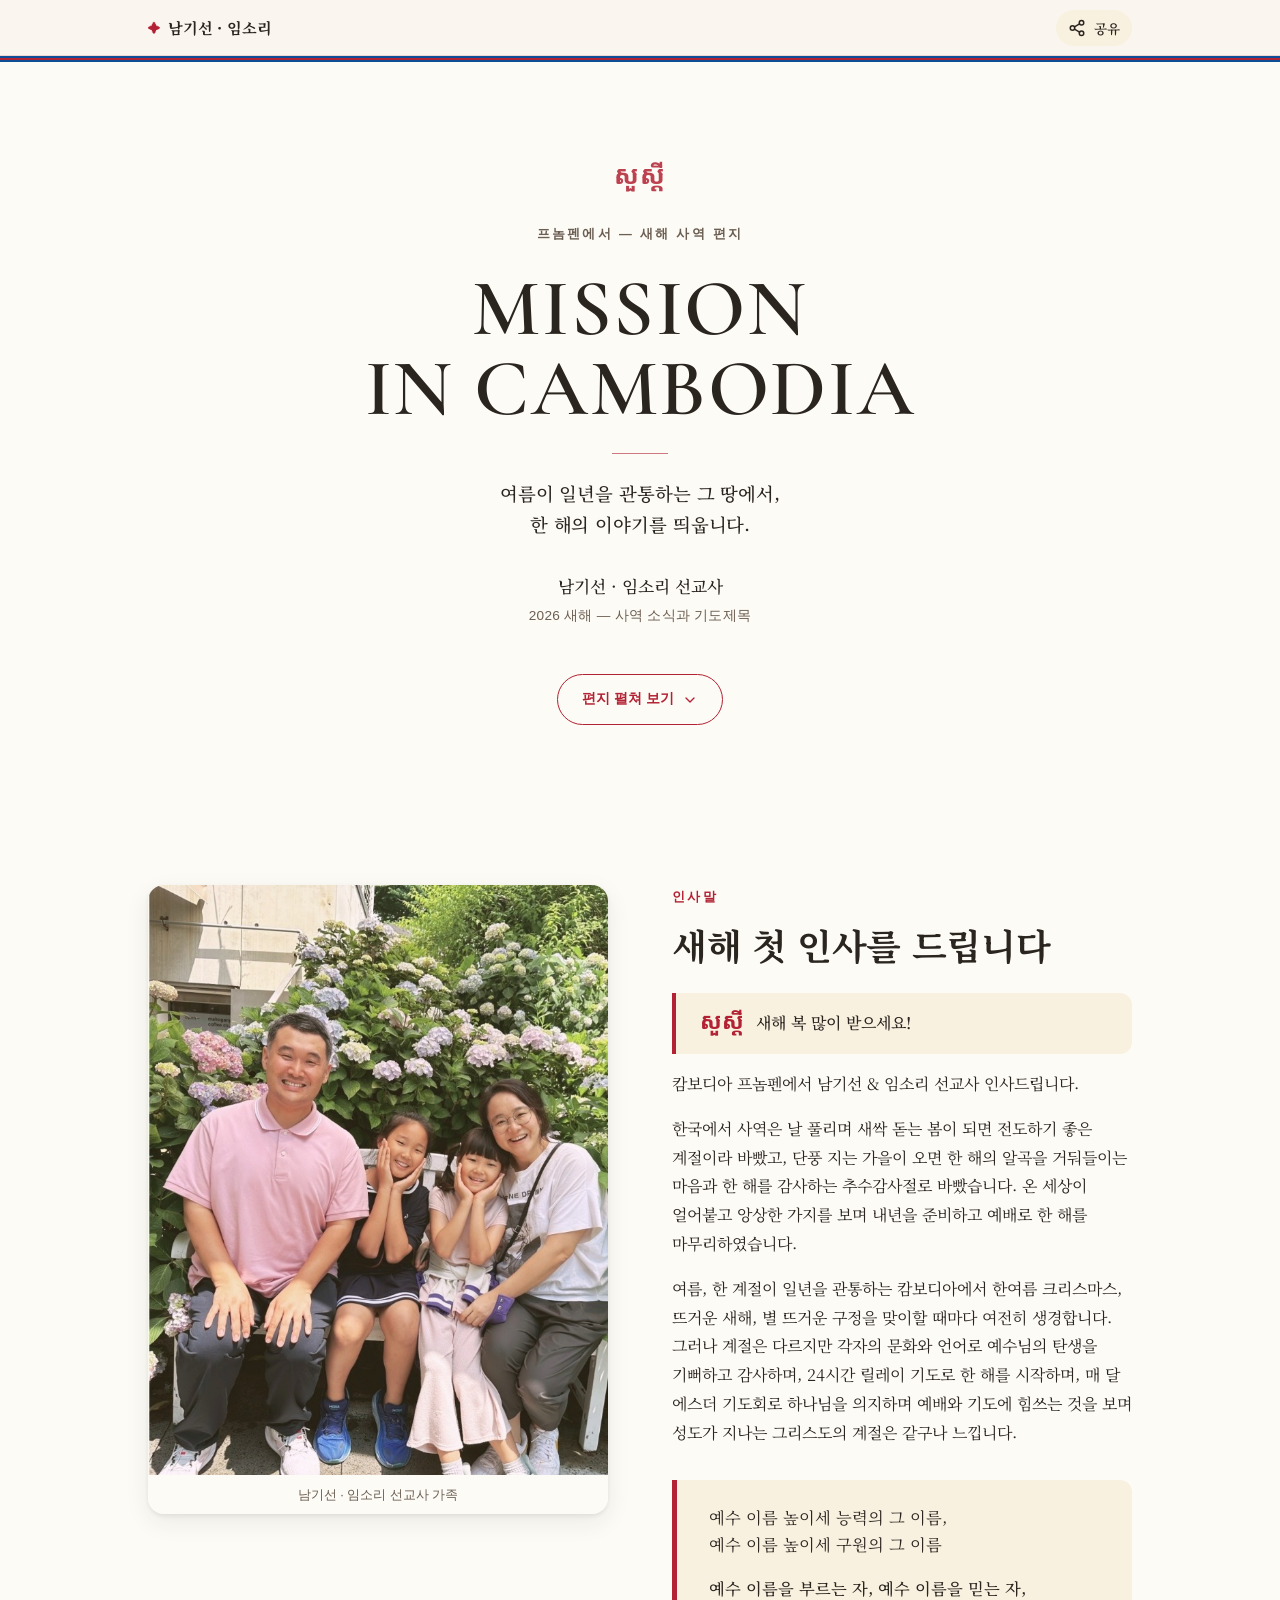
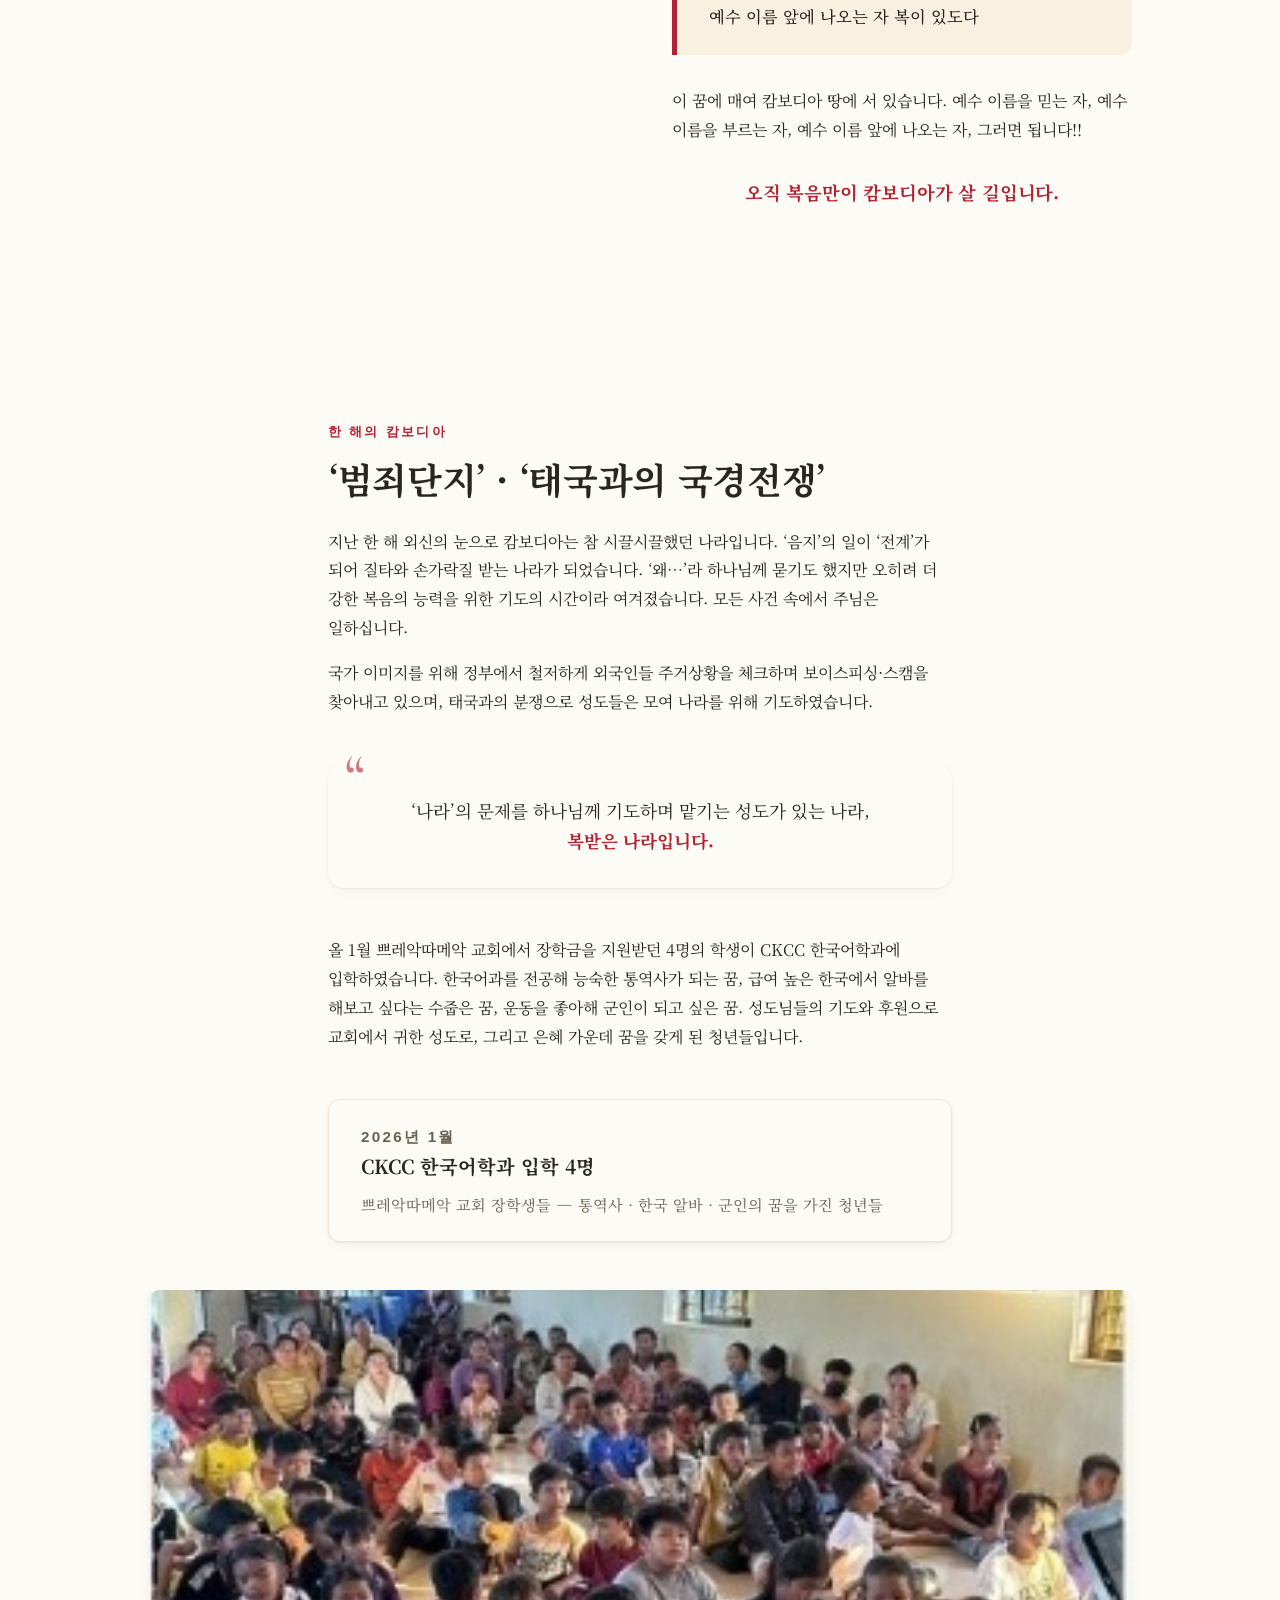
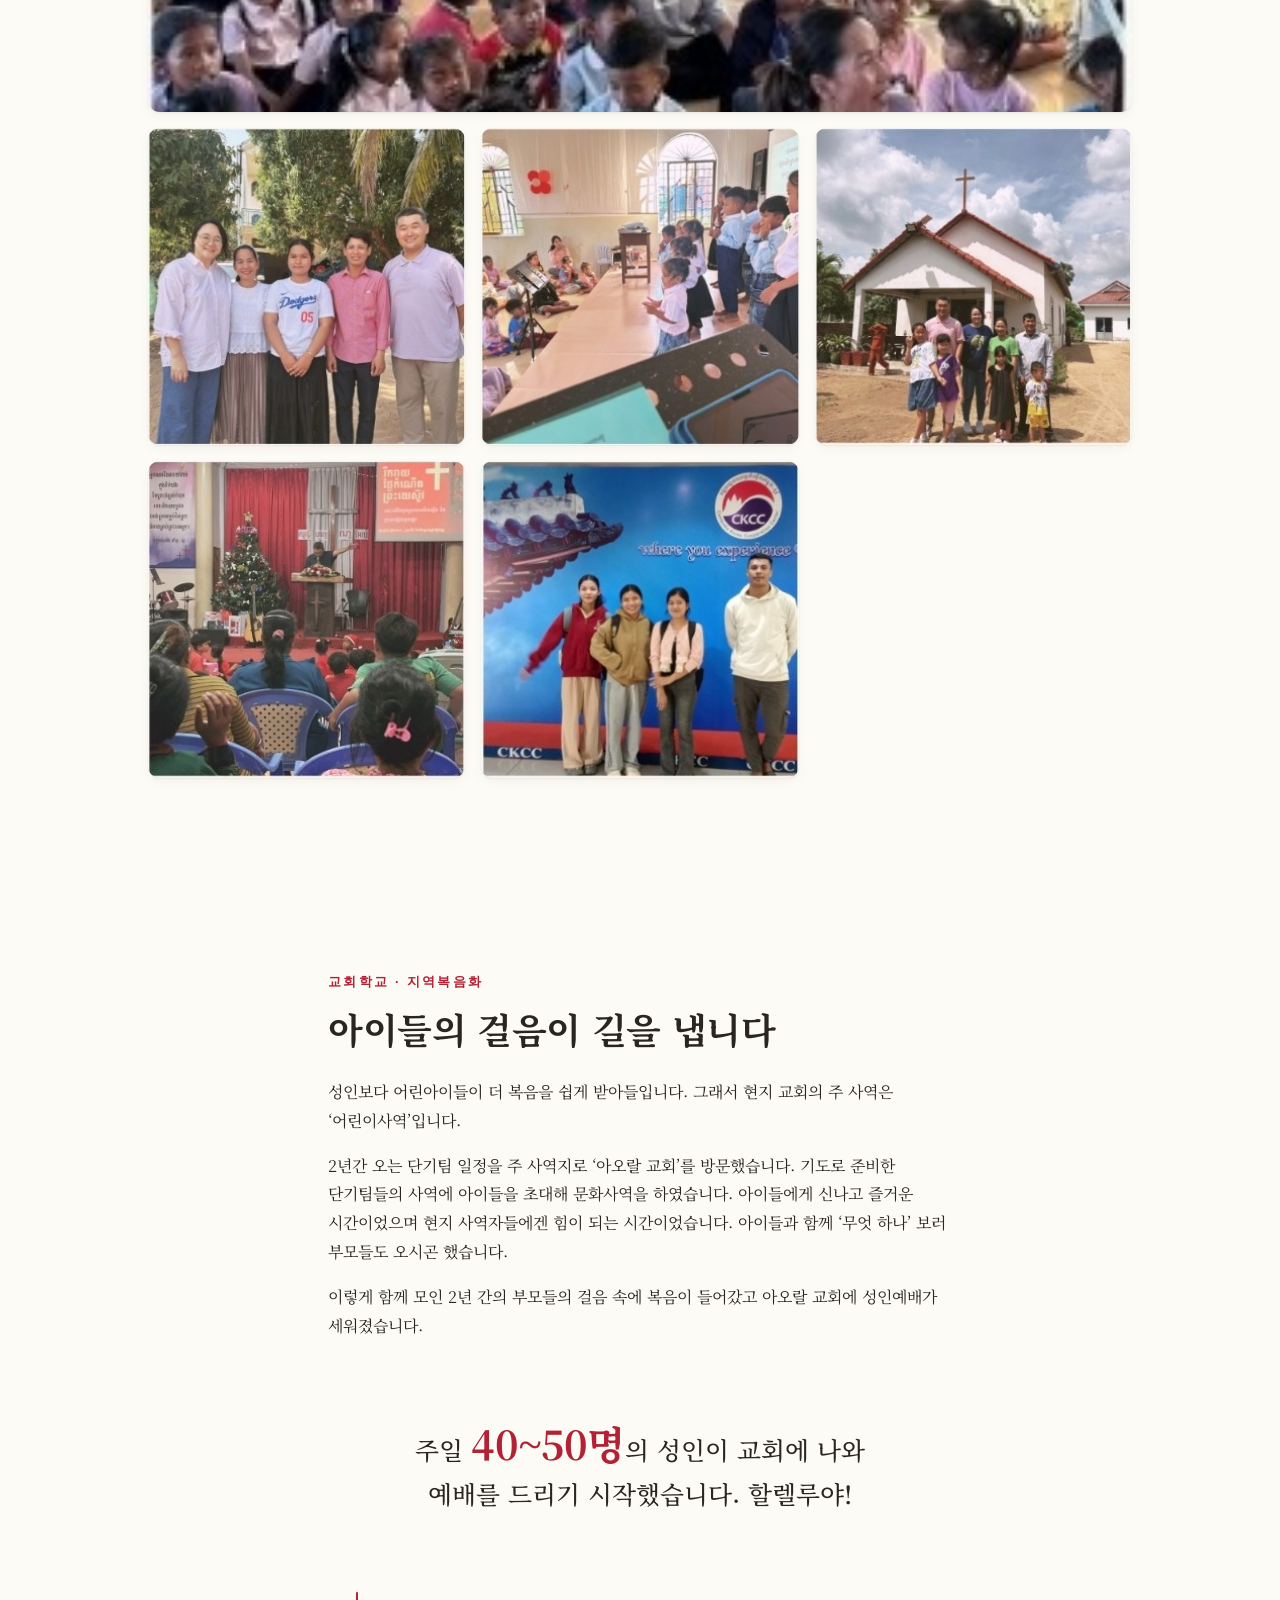
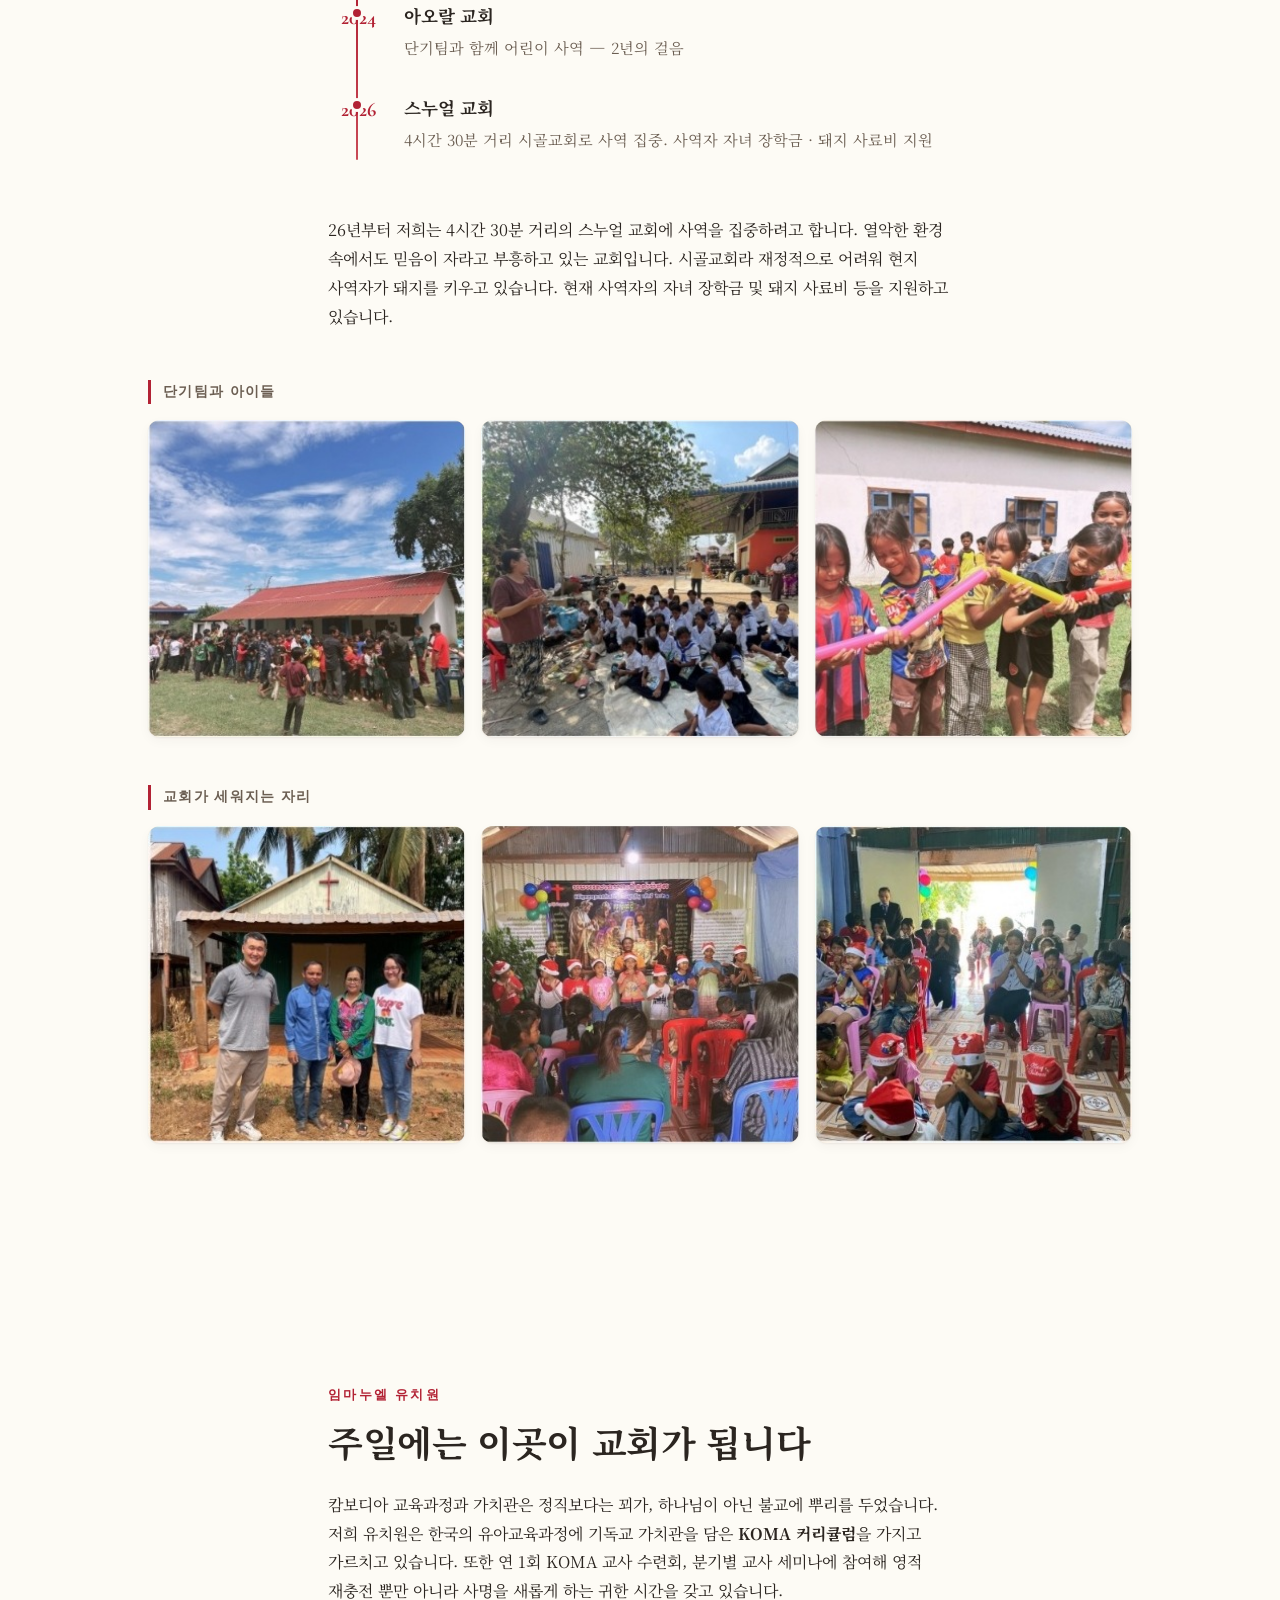
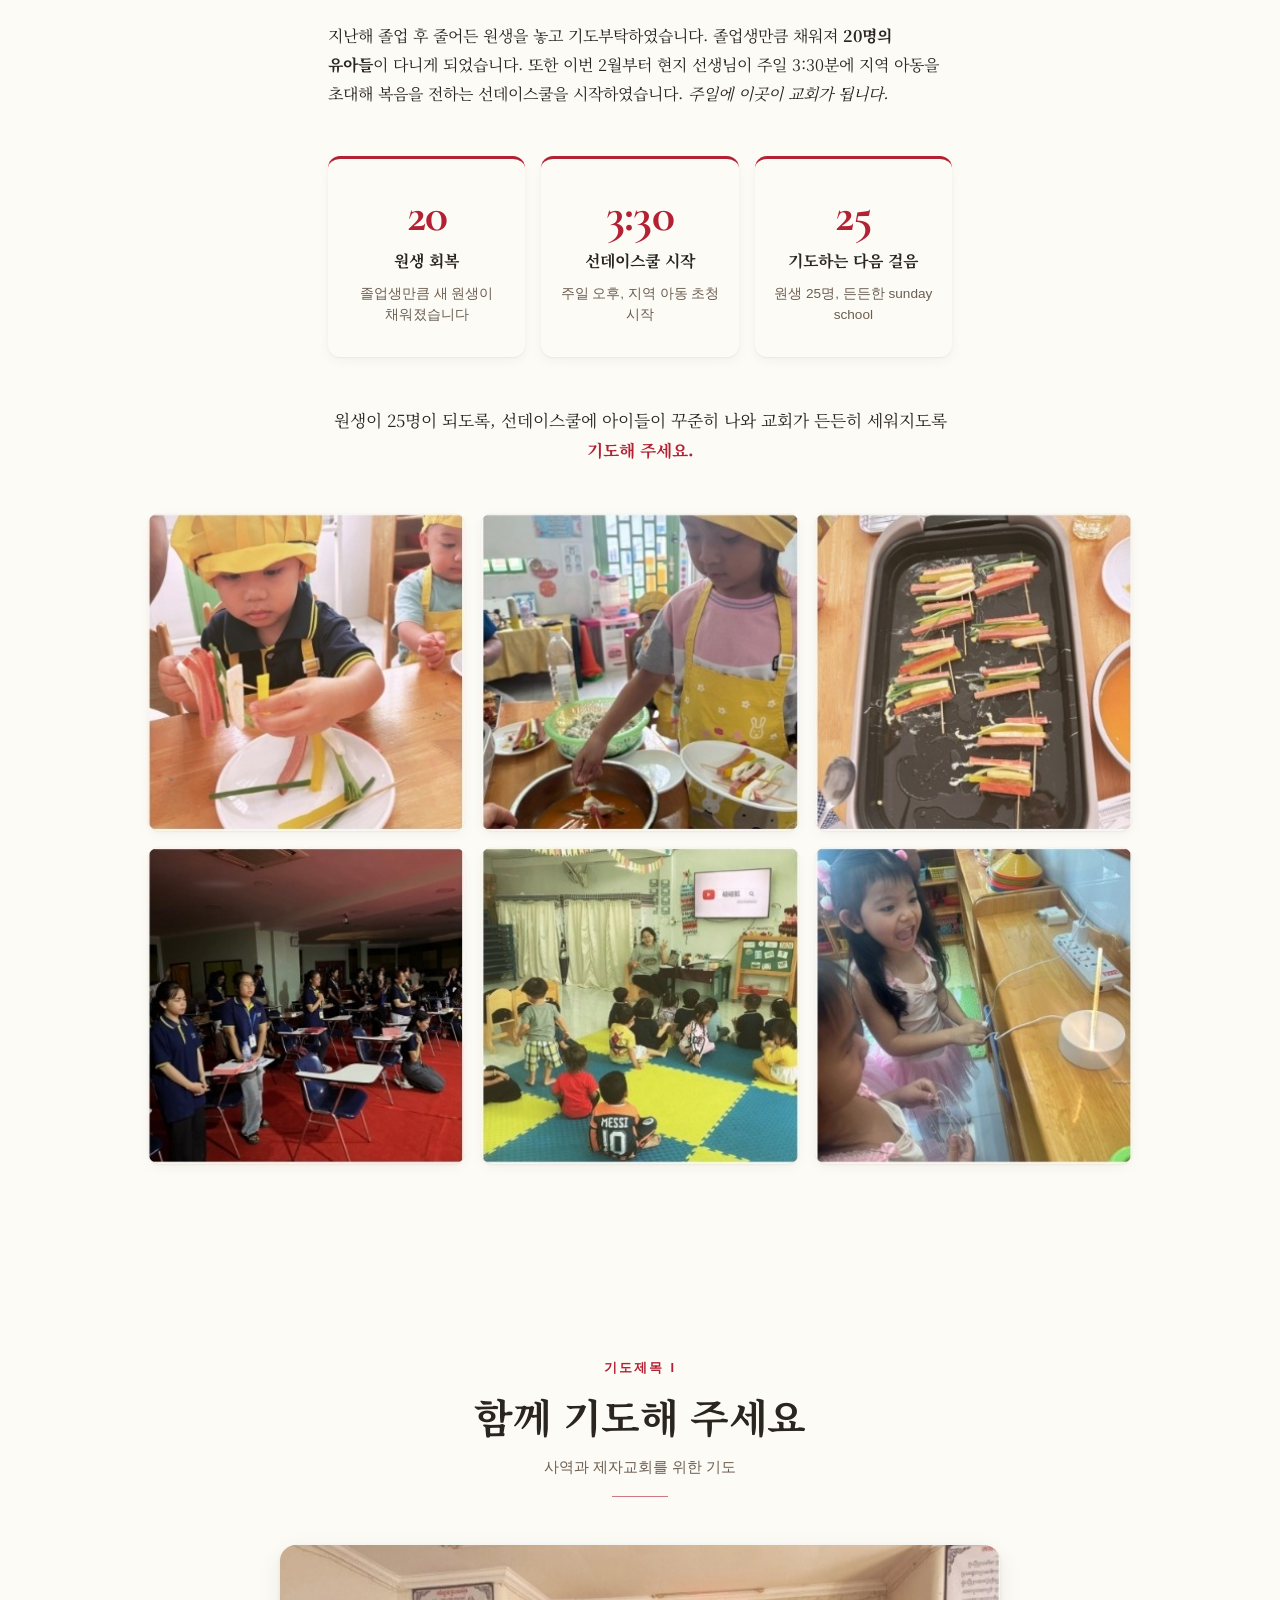
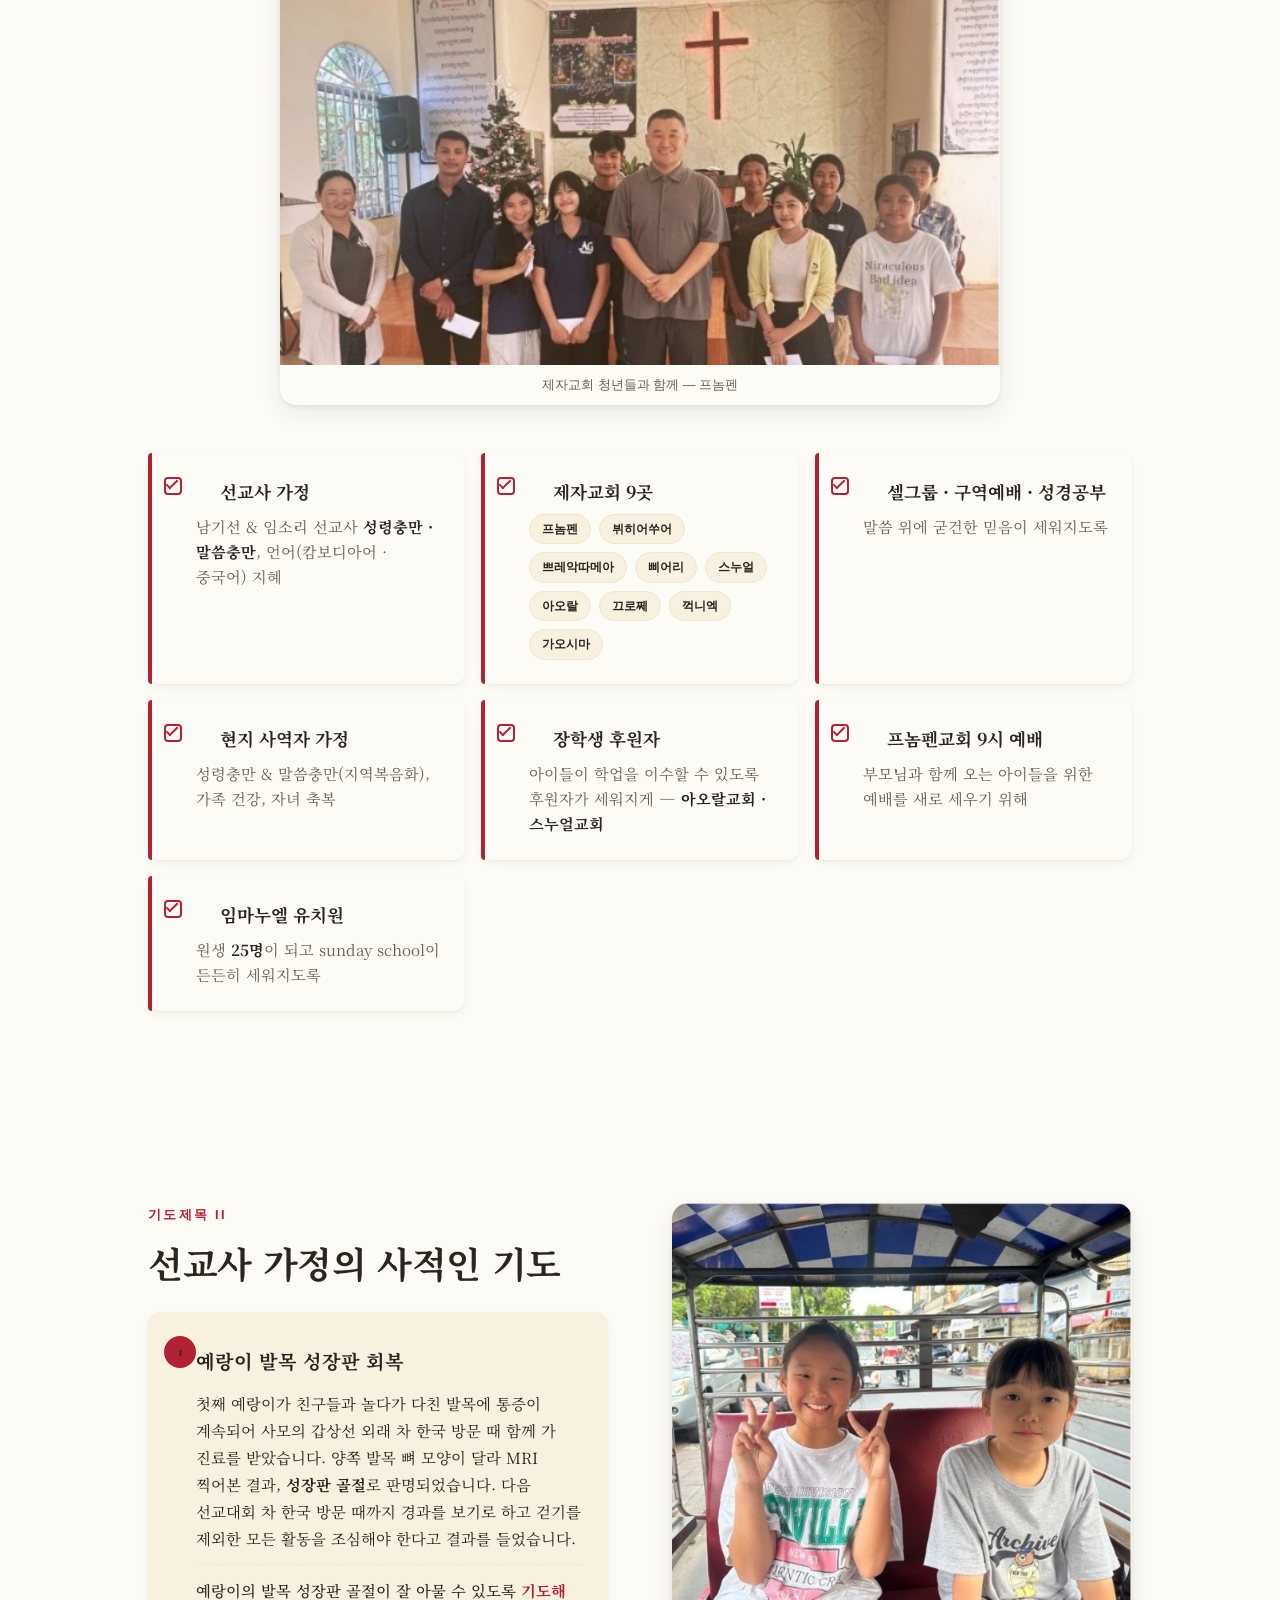
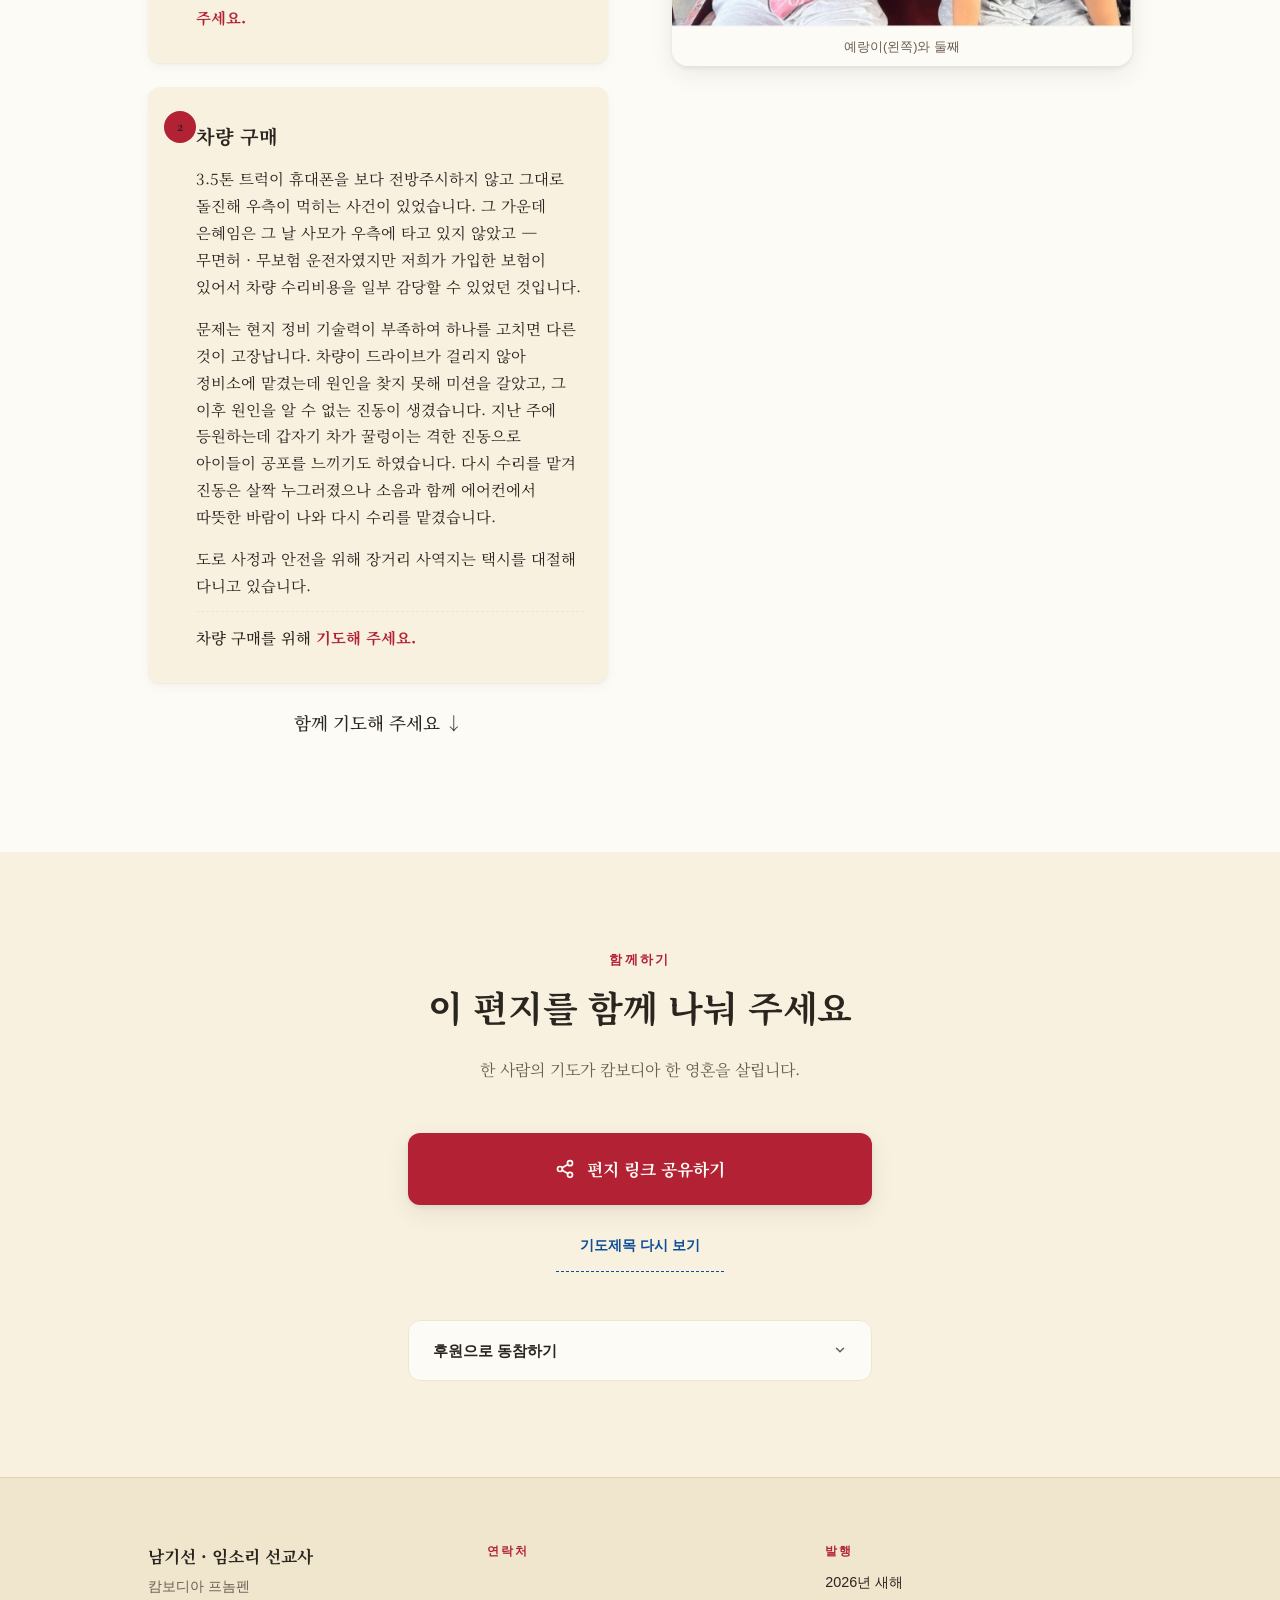
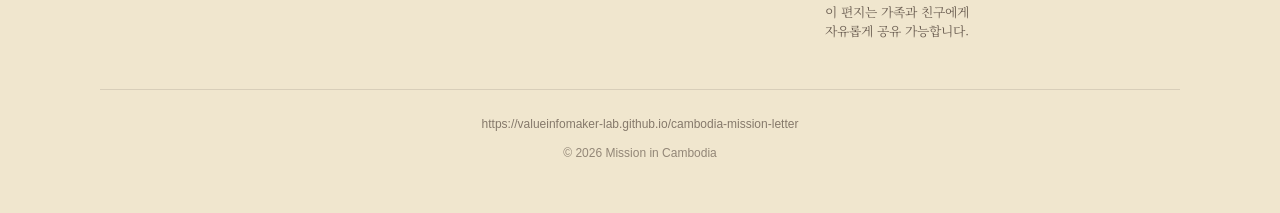
==== index.html @ 5b111efa "copy: CTA lead 문구 어조 강화 "한 영혼에게 가닿습니다" → "한 영혼을 살립니다". 가닿는다는 도달의 의미였으나, 살린다는 구원의 의미로 강화.  Co-Authore" ====
<!DOCTYPE html>
<html lang="ko">
<head>
  <meta charset="UTF-8" />
  <meta name="viewport" content="width=device-width, initial-scale=1, viewport-fit=cover" />
  <meta name="theme-color" content="#FAF6EE" />

  <title>MISSION IN CAMBODIA — 남기선 · 임소리 선교사</title>
  <meta name="description" content="여름이 일년을 관통하는 그 땅에서, 한 해의 이야기를 띄웁니다. 남기선·임소리 선교사의 2026 새해 사역 편지." />

  <link rel="canonical" href="https://valueinfomaker-lab.github.io/cambodia-mission-letter/" />

  <!-- Open Graph (KakaoTalk · Facebook · 기타 메신저 링크 프리뷰) -->
  <meta property="og:type" content="article" />
  <meta property="og:site_name" content="MISSION IN CAMBODIA" />
  <meta property="og:title" content="MISSION IN CAMBODIA — 남기선 · 임소리 선교사" />
  <meta property="og:description" content="여름이 일년을 관통하는 그 땅에서, 한 해의 이야기를 띄웁니다. 남기선·임소리 선교사의 2026 새해 — 사역 소식과 기도제목." />
  <meta property="og:url" content="https://valueinfomaker-lab.github.io/cambodia-mission-letter/" />
  <meta property="og:locale" content="ko_KR" />
  <meta property="og:image" content="https://valueinfomaker-lab.github.io/cambodia-mission-letter/extracted_images/slide_001/img_01.jpeg" />
  <meta property="og:image:secure_url" content="https://valueinfomaker-lab.github.io/cambodia-mission-letter/extracted_images/slide_001/img_01.jpeg" />
  <meta property="og:image:type" content="image/jpeg" />
  <meta property="og:image:width" content="1536" />
  <meta property="og:image:height" content="864" />
  <meta property="og:image:alt" content="MISSION IN CAMBODIA — 캄보디아 국기와 사원 일러스트가 그려진 표지" />

  <!-- Twitter -->
  <meta name="twitter:card" content="summary_large_image" />
  <meta name="twitter:title" content="MISSION IN CAMBODIA — 남기선 · 임소리 선교사" />
  <meta name="twitter:description" content="여름이 일년을 관통하는 그 땅에서, 한 해의 이야기를 띄웁니다 — 남기선·임소리 선교사 2026 새해 편지." />
  <meta name="twitter:image" content="https://valueinfomaker-lab.github.io/cambodia-mission-letter/extracted_images/slide_001/img_01.jpeg" />
  <meta name="twitter:image:alt" content="MISSION IN CAMBODIA 표지" />

  <!-- Fonts -->
  <link rel="preconnect" href="https://fonts.googleapis.com" />
  <link rel="preconnect" href="https://fonts.gstatic.com" crossorigin />
  <link href="https://fonts.googleapis.com/css2?family=Cormorant+Garamond:wght@500;600;700&family=Noto+Sans+Khmer:wght@400;700&family=Noto+Serif+KR:wght@400;500;700&display=swap" rel="stylesheet" />

  <link rel="stylesheet" href="style.css" />
</head>
<body>

<!-- ========== S0. Sticky Header ========== -->
<header class="site-header" id="siteHeader">
  <div class="container header-inner">
    <a href="#top" class="brand">
      <span class="brand-mark">✦</span>
      <span>남기선 · 임소리</span>
    </a>
    <button class="header-share" type="button" data-action="share" aria-label="이 편지 공유하기">
      <svg width="18" height="18" viewBox="0 0 24 24" fill="none" stroke="currentColor" stroke-width="2" stroke-linecap="round" stroke-linejoin="round" aria-hidden="true">
        <circle cx="18" cy="5" r="3"></circle>
        <circle cx="6" cy="12" r="3"></circle>
        <circle cx="18" cy="19" r="3"></circle>
        <line x1="8.59" y1="13.51" x2="15.42" y2="17.49"></line>
        <line x1="15.41" y1="6.51" x2="8.59" y2="10.49"></line>
      </svg>
      <span>공유</span>
    </button>
  </div>
</header>

<main id="top">

  <!-- ========== S1. Hero ========== -->
  <section class="hero" aria-labelledby="heroTitle">
    <div class="hero-flag" aria-hidden="true"></div>
    <div class="hero-meta">
      <p class="hero-khmer" aria-hidden="true">សួស្ដី</p>
      <p class="letter-prefix">프놈펜에서 — 새해 사역 편지</p>
      <h1 id="heroTitle" class="hero-title">MISSION<br/>IN CAMBODIA</h1>
      <span class="hero-divider" aria-hidden="true"></span>
      <p class="hero-tagline">여름이 일년을 관통하는 그 땅에서,<br/>한 해의 이야기를 띄웁니다.</p>
      <p class="hero-sub">남기선 · 임소리 선교사<br/><span class="hero-sub-date">2026 새해 — 사역 소식과 기도제목</span></p>
      <a href="#greeting" class="scroll-cue" aria-label="아래로 스크롤하여 편지 읽기">
        <span>편지 펼쳐 보기</span>
        <svg width="16" height="16" viewBox="0 0 24 24" fill="none" stroke="currentColor" stroke-width="2" stroke-linecap="round" stroke-linejoin="round" aria-hidden="true">
          <polyline points="6 9 12 15 18 9"></polyline>
        </svg>
      </a>
    </div>
  </section>


  <!-- ========== S2. 인사말 ========== -->
  <section class="section greeting" id="greeting" aria-labelledby="greetingTitle">
    <div class="container two-col two-col--photo-first">
      <figure class="photo-frame greeting-photo">
        <img src="[data-uri]" alt="남기선·임소리 선교사 가족 — 아빠, 큰딸, 둘째딸, 엄마가 수국 앞에서 미소 짓는 모습" loading="lazy" data-gallery="greeting" />
        <figcaption>남기선 · 임소리 선교사 가족</figcaption>
      </figure>

      <div class="prose">
        <p class="eyebrow">인사말</p>
        <h2 id="greetingTitle" class="section-title">새해 첫 인사를 드립니다</h2>

        <p class="khmer-greeting">
          <span class="khmer">សួស្ដី</span>
          <span>새해 복 많이 받으세요!</span>
        </p>

        <p>캄보디아 프놈펜에서 남기선 &amp; 임소리 선교사 인사드립니다.</p>

        <p>한국에서 사역은 날 풀리며 새싹 돋는 봄이 되면 전도하기 좋은 계절이라 바빴고, 단풍 지는 가을이 오면 한 해의 알곡을 거둬들이는 마음과 한 해를 감사하는 추수감사절로 바빴습니다. 온 세상이 얼어붙고 앙상한 가지를 보며 내년을 준비하고 예배로 한 해를 마무리하였습니다.</p>

        <p>여름, 한 계절이 일년을 관통하는 캄보디아에서 한여름 크리스마스, 뜨거운 새해, 별 뜨거운 구정을 맞이할 때마다 여전히 생경합니다. 그러나 계절은 다르지만 각자의 문화와 언어로 예수님의 탄생을 기뻐하고 감사하며, 24시간 릴레이 기도로 한 해를 시작하며, 매 달 에스더 기도회로 하나님을 의지하며 예배와 기도에 힘쓰는 것을 보며 성도가 지나는 그리스도의 계절은 같구나 느낍니다.</p>

        <blockquote class="hymn">
          <p>예수 이름 높이세 능력의 그 이름,<br/>예수 이름 높이세 구원의 그 이름</p>
          <p>예수 이름을 부르는 자, 예수 이름을 믿는 자,<br/>예수 이름 앞에 나오는 자 복이 있도다</p>
        </blockquote>

        <p>이 꿈에 매여 캄보디아 땅에 서 있습니다. 예수 이름을 믿는 자, 예수 이름을 부르는 자, 예수 이름 앞에 나오는 자, 그러면 됩니다!!</p>

        <p class="emphatic"><strong>오직 복음만이 캄보디아가 살 길입니다.</strong></p>
      </div>
    </div>
  </section>


  <!-- ========== S3. 한 해의 캄보디아 ========== -->
  <section class="section news" aria-labelledby="newsTitle">
    <div class="container prose-narrow">
      <p class="eyebrow">한 해의 캄보디아</p>
      <h2 id="newsTitle" class="section-title">‘범죄단지’ · ‘태국과의 국경전쟁’</h2>

      <div class="prose">
        <p>지난 한 해 외신의 눈으로 캄보디아는 참 시끌시끌했던 나라입니다. ‘음지’의 일이 ‘전계’가 되어 질타와 손가락질 받는 나라가 되었습니다. ‘왜…’라 하나님께 묻기도 했지만 오히려 더 강한 복음의 능력을 위한 기도의 시간이라 여겨졌습니다. 모든 사건 속에서 주님은 일하십니다.</p>

        <p>국가 이미지를 위해 정부에서 철저하게 외국인들 주거상황을 체크하며 보이스피싱·스캠을 찾아내고 있으며, 태국과의 분쟁으로 성도들은 모여 나라를 위해 기도하였습니다.</p>
      </div>

      <blockquote class="quote-bubble">
        ‘나라’의 문제를 하나님께 기도하며 맡기는 성도가 있는 나라,<br/>
        <strong>복받은 나라입니다.</strong>
      </blockquote>

      <div class="prose">
        <p>올 1월 쁘레악따메악 교회에서 장학금을 지원받던 4명의 학생이 CKCC 한국어학과에 입학하였습니다. 한국어과를 전공해 능숙한 통역사가 되는 꿈, 급여 높은 한국에서 알바를 해보고 싶다는 수줍은 꿈, 운동을 좋아해 군인이 되고 싶은 꿈. 성도님들의 기도와 후원으로 교회에서 귀한 성도로, 그리고 은혜 가운데 꿈을 갖게 된 청년들입니다.</p>
      </div>

      <aside class="mini-card">
        <p class="mini-card-eyebrow">2026년 1월</p>
        <h3>CKCC 한국어학과 입학 4명</h3>
        <p>쁘레악따메악 교회 장학생들 — 통역사 · 한국 알바 · 군인의 꿈을 가진 청년들</p>
      </aside>
    </div>

    <div class="container gallery-container">
      <div class="gallery gallery-asymmetric" data-gallery="news">
        <figure class="g-wide">
          <img src="[data-uri]" alt="교회에 모여 예배드리는 캄보디아 어린이들과 성도들" loading="lazy" />
        </figure>
        <figure>
          <img src="[data-uri]" alt="현지 성도들과 함께 선 선교사 가족" loading="lazy" />
        </figure>
        <figure>
          <img src="[data-uri]" alt="교회에서 진행되는 어린이 사역 현장" loading="lazy" />
        </figure>
        <figure>
          <img src="[data-uri]" alt="시골 마을의 작은 현지 교회 외관" loading="lazy" />
        </figure>
        <figure>
          <img src="[data-uri]" alt="크리스마스를 맞아 모인 성도들의 예배 모습" loading="lazy" />
        </figure>
        <figure>
          <img src="[data-uri]" alt="CKCC 한국어학과에 입학한 4명의 청년들" loading="lazy" />
        </figure>
      </div>
    </div>
  </section>


  <!-- ========== S4. 교회학교 / 지역복음화 ========== -->
  <section class="section schools" aria-labelledby="schoolsTitle">
    <div class="container prose-narrow">
      <p class="eyebrow">교회학교 · 지역복음화</p>
      <h2 id="schoolsTitle" class="section-title">아이들의 걸음이 길을 냅니다</h2>

      <div class="prose">
        <p>성인보다 어린아이들이 더 복음을 쉽게 받아들입니다. 그래서 현지 교회의 주 사역은 ‘어린이사역’입니다.</p>

        <p>2년간 오는 단기팀 일정을 주 사역지로 ‘아오랄 교회’를 방문했습니다. 기도로 준비한 단기팀들의 사역에 아이들을 초대해 문화사역을 하였습니다. 아이들에게 신나고 즐거운 시간이었으며 현지 사역자들에겐 힘이 되는 시간이었습니다. 아이들과 함께 ‘무엇 하나’ 보러 부모들도 오시곤 했습니다.</p>

        <p>이렇게 함께 모인 2년 간의 부모들의 걸음 속에 복음이 들어갔고 아오랄 교회에 성인예배가 세워졌습니다.</p>
      </div>

      <p class="big-quote">
        주일 <strong>40~50명</strong>의 성인이 교회에 나와<br/>예배를 드리기 시작했습니다. 할렐루야!
      </p>

      <ol class="timeline">
        <li>
          <span class="t-year">2024</span>
          <div class="t-body">
            <h4>아오랄 교회</h4>
            <p>단기팀과 함께 어린이 사역 — 2년의 걸음</p>
          </div>
        </li>
        <li>
          <span class="t-year">2026</span>
          <div class="t-body">
            <h4>스누얼 교회</h4>
            <p>4시간 30분 거리 시골교회로 사역 집중. 사역자 자녀 장학금 · 돼지 사료비 지원</p>
          </div>
        </li>
      </ol>

      <div class="prose">
        <p>26년부터 저희는 4시간 30분 거리의 스누얼 교회에 사역을 집중하려고 합니다. 열악한 환경 속에서도 믿음이 자라고 부흥하고 있는 교회입니다. 시골교회라 재정적으로 어려워 현지 사역자가 돼지를 키우고 있습니다. 현재 사역자의 자녀 장학금 및 돼지 사료비 등을 지원하고 있습니다.</p>
      </div>
    </div>

    <div class="container gallery-container">
      <p class="gallery-label">단기팀과 아이들</p>
      <div class="gallery gallery-3" data-gallery="schools-1">
        <figure>
          <img src="[data-uri]" alt="단기팀 환영을 위해 모인 아오랄 교회 어린이들" loading="lazy" />
        </figure>
        <figure>
          <img src="[data-uri]" alt="예배를 드리는 어린이들의 모습" loading="lazy" />
        </figure>
        <figure>
          <img src="[data-uri]" alt="단기팀과 함께하는 신나는 문화사역 시간" loading="lazy" />
        </figure>
      </div>

      <p class="gallery-label">교회가 세워지는 자리</p>
      <div class="gallery gallery-3" data-gallery="schools-2">
        <figure>
          <img src="[data-uri]" alt="단기팀과 현지 사역자들의 단체 사진" loading="lazy" />
        </figure>
        <figure>
          <img src="[data-uri]" alt="크리스마스 절기 어린이 예배" loading="lazy" />
        </figure>
        <figure>
          <img src="[data-uri]" alt="모임 후 아이들과 나누는 다과의 시간" loading="lazy" />
        </figure>
      </div>
    </div>
  </section>


  <!-- ========== S5. 임마누엘 유치원 ========== -->
  <section class="section kindergarten" aria-labelledby="kgTitle">
    <div class="container prose-narrow">
      <p class="eyebrow">임마누엘 유치원</p>
      <h2 id="kgTitle" class="section-title">주일에는 이곳이 교회가 됩니다</h2>

      <div class="prose">
        <p>캄보디아 교육과정과 가치관은 정직보다는 꾀가, 하나님이 아닌 불교에 뿌리를 두었습니다. 저희 유치원은 한국의 유아교육과정에 기독교 가치관을 담은 <strong>KOMA 커리큘럼</strong>을 가지고 가르치고 있습니다. 또한 연 1회 KOMA 교사 수련회, 분기별 교사 세미나에 참여해 영적 재충전 뿐만 아니라 사명을 새롭게 하는 귀한 시간을 갖고 있습니다.</p>

        <p>지난해 졸업 후 줄어든 원생을 놓고 기도부탁하였습니다. 졸업생만큼 채워져 <strong>20명의 유아들</strong>이 다니게 되었습니다. 또한 이번 2월부터 현지 선생님이 주일 3:30분에 지역 아동을 초대해 복음을 전하는 선데이스쿨을 시작하였습니다. <em>주일에 이곳이 교회가 됩니다.</em></p>
      </div>

      <div class="kg-cards">
        <article class="kg-card">
          <p class="kg-num">20</p>
          <p class="kg-label">원생 회복</p>
          <p class="kg-desc">졸업생만큼 새 원생이 채워졌습니다</p>
        </article>
        <article class="kg-card">
          <p class="kg-num">3:30</p>
          <p class="kg-label">선데이스쿨 시작</p>
          <p class="kg-desc">주일 오후, 지역 아동 초청 시작</p>
        </article>
        <article class="kg-card">
          <p class="kg-num">25</p>
          <p class="kg-label">기도하는 다음 걸음</p>
          <p class="kg-desc">원생 25명, 든든한 sunday school</p>
        </article>
      </div>

      <p class="closing-line">원생이 25명이 되도록, 선데이스쿨에 아이들이 꾸준히 나와 교회가 든든히 세워지도록 <strong>기도해 주세요.</strong></p>
    </div>

    <div class="container gallery-container">
      <div class="gallery gallery-square" data-gallery="kg">
        <figure>
          <img src="[data-uri]" alt="요리 활동을 하는 임마누엘 유치원 원생" loading="lazy" />
        </figure>
        <figure>
          <img src="[data-uri]" alt="음식 만들기 수업에 참여한 어린이" loading="lazy" />
        </figure>
        <figure>
          <img src="[data-uri]" alt="아이들이 만든 컬러풀한 꼬치 요리" loading="lazy" />
        </figure>
        <figure>
          <img src="[data-uri]" alt="KOMA 교사 수련회에 참여한 선생님들" loading="lazy" />
        </figure>
        <figure>
          <img src="[data-uri]" alt="선데이스쿨에 모인 어린이들" loading="lazy" />
        </figure>
        <figure>
          <img src="[data-uri]" alt="활동에 즐겁게 참여하는 유치원 원생" loading="lazy" />
        </figure>
      </div>
    </div>
  </section>


  <!-- ========== S6. 기도제목 I (사역) ========== -->
  <section class="section prayer prayer-1" id="prayer" aria-labelledby="prayerTitle">
    <div class="container">
      <div class="prayer-header">
        <p class="eyebrow eyebrow--center">기도제목 I</p>
        <h2 id="prayerTitle" class="prayer-title">함께 기도해 주세요</h2>
        <p class="prayer-sub">사역과 제자교회를 위한 기도</p>
        <span class="hero-divider hero-divider--center" aria-hidden="true"></span>
      </div>

      <figure class="prayer-1-photo">
        <img src="[data-uri]" alt="제자교회 청년 성도들과 함께 선 남기선 선교사" loading="lazy" data-gallery="prayer-1" />
        <figcaption>제자교회 청년들과 함께 — 프놈펜</figcaption>
      </figure>

      <div class="prayer-cards">
        <article class="prayer-card">
          <span class="check" aria-hidden="true"></span>
          <h3>선교사 가정</h3>
          <p>남기선 &amp; 임소리 선교사 <strong>성령충만 · 말씀충만</strong>, 언어(캄보디아어 · 중국어) 지혜</p>
        </article>

        <article class="prayer-card">
          <span class="check" aria-hidden="true"></span>
          <h3>제자교회 9곳</h3>
          <ul class="church-chips" aria-label="제자교회 위치">
            <li>프놈펜</li>
            <li>뷔히어쑤어</li>
            <li>쁘레악따메아</li>
            <li>삐어리</li>
            <li>스누얼</li>
            <li>아오랄</li>
            <li>끄로쩨</li>
            <li>꺽니엑</li>
            <li>가오시마</li>
          </ul>
        </article>

        <article class="prayer-card">
          <span class="check" aria-hidden="true"></span>
          <h3>셀그룹 · 구역예배 · 성경공부</h3>
          <p>말씀 위에 굳건한 믿음이 세워지도록</p>
        </article>

        <article class="prayer-card">
          <span class="check" aria-hidden="true"></span>
          <h3>현지 사역자 가정</h3>
          <p>성령충만 &amp; 말씀충만(지역복음화), 가족 건강, 자녀 축복</p>
        </article>

        <article class="prayer-card">
          <span class="check" aria-hidden="true"></span>
          <h3>장학생 후원자</h3>
          <p>아이들이 학업을 이수할 수 있도록 후원자가 세워지게 — <strong>아오랄교회 · 스누얼교회</strong></p>
        </article>

        <article class="prayer-card">
          <span class="check" aria-hidden="true"></span>
          <h3>프놈펜교회 9시 예배</h3>
          <p>부모님과 함께 오는 아이들을 위한 예배를 새로 세우기 위해</p>
        </article>

        <article class="prayer-card">
          <span class="check" aria-hidden="true"></span>
          <h3>임마누엘 유치원</h3>
          <p>원생 <strong>25명</strong>이 되고 sunday school이 든든히 세워지도록</p>
        </article>
      </div>
    </div>
  </section>


  <!-- ========== S7. 기도제목 II (가정) ========== -->
  <section class="section prayer prayer-2" aria-labelledby="prayer2Title">
    <div class="container two-col two-col--photo-side">
      <figure class="photo-frame family-photo">
        <img src="[data-uri]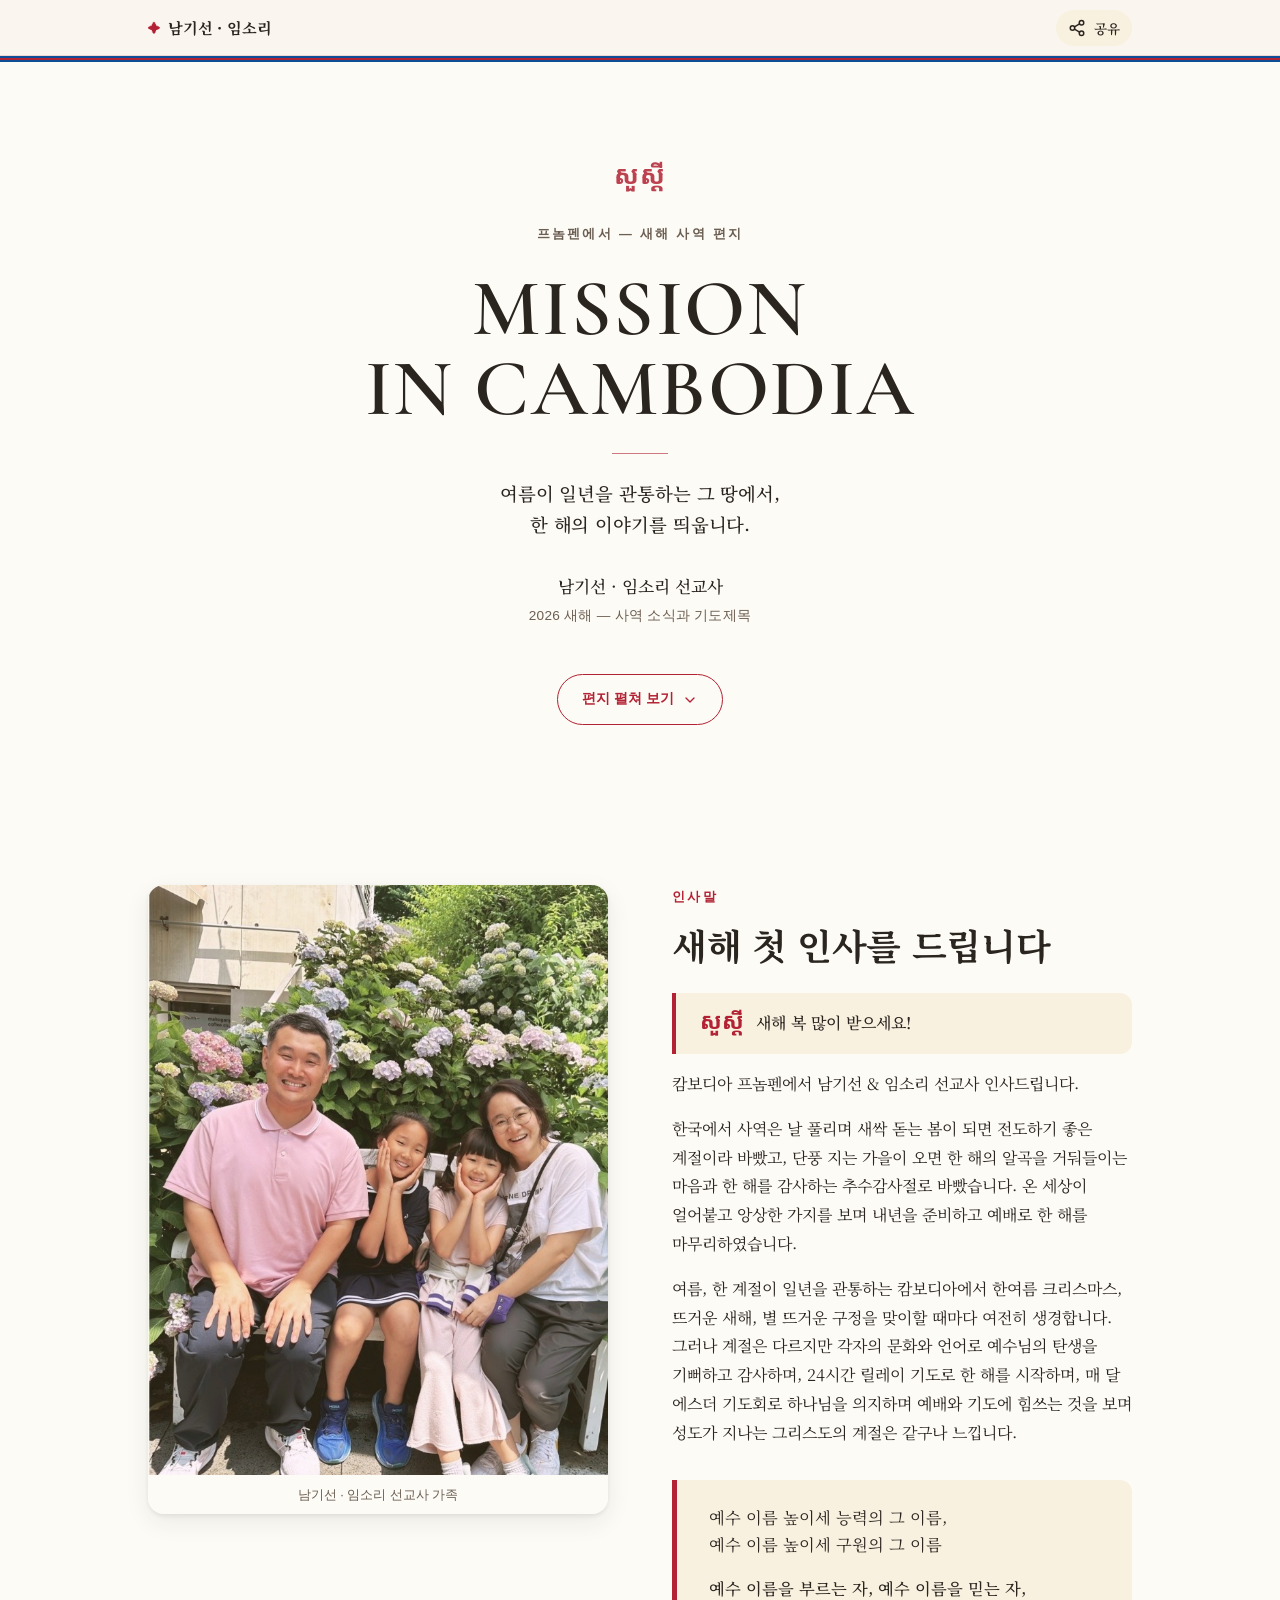
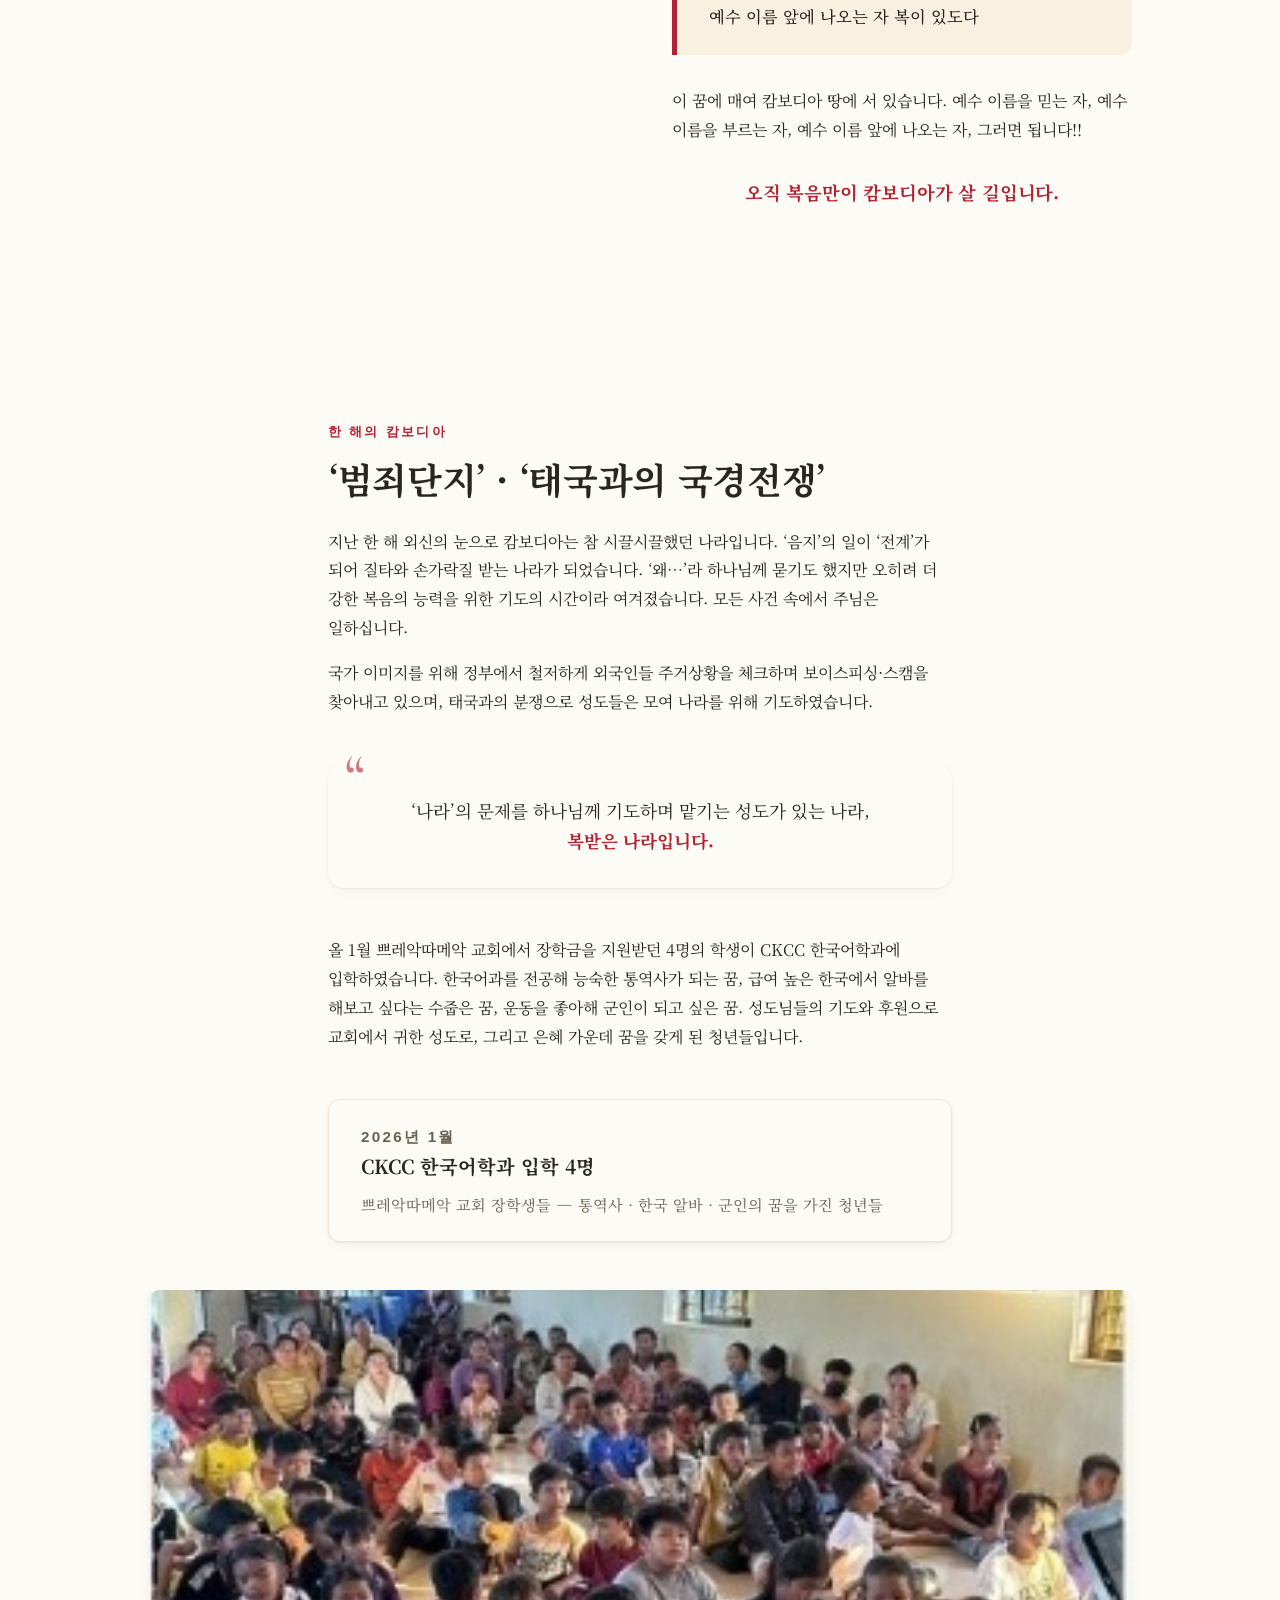
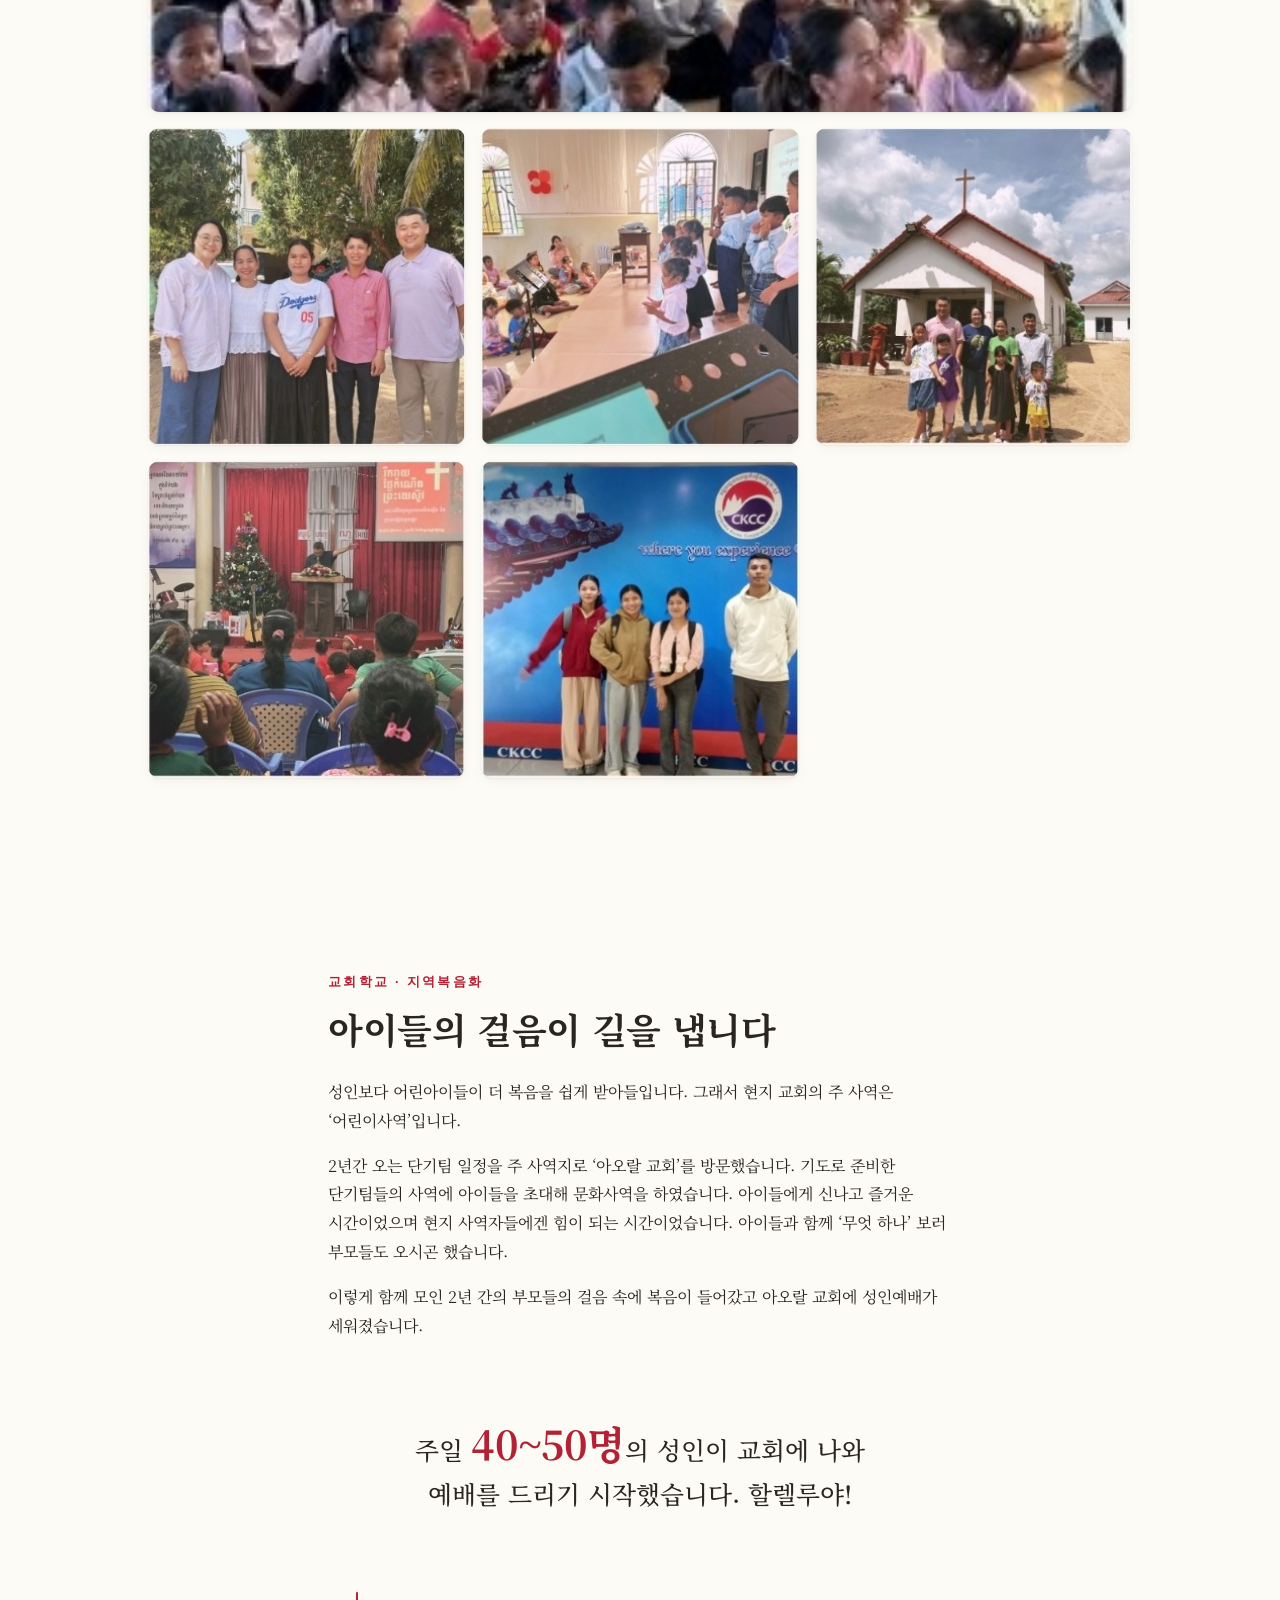
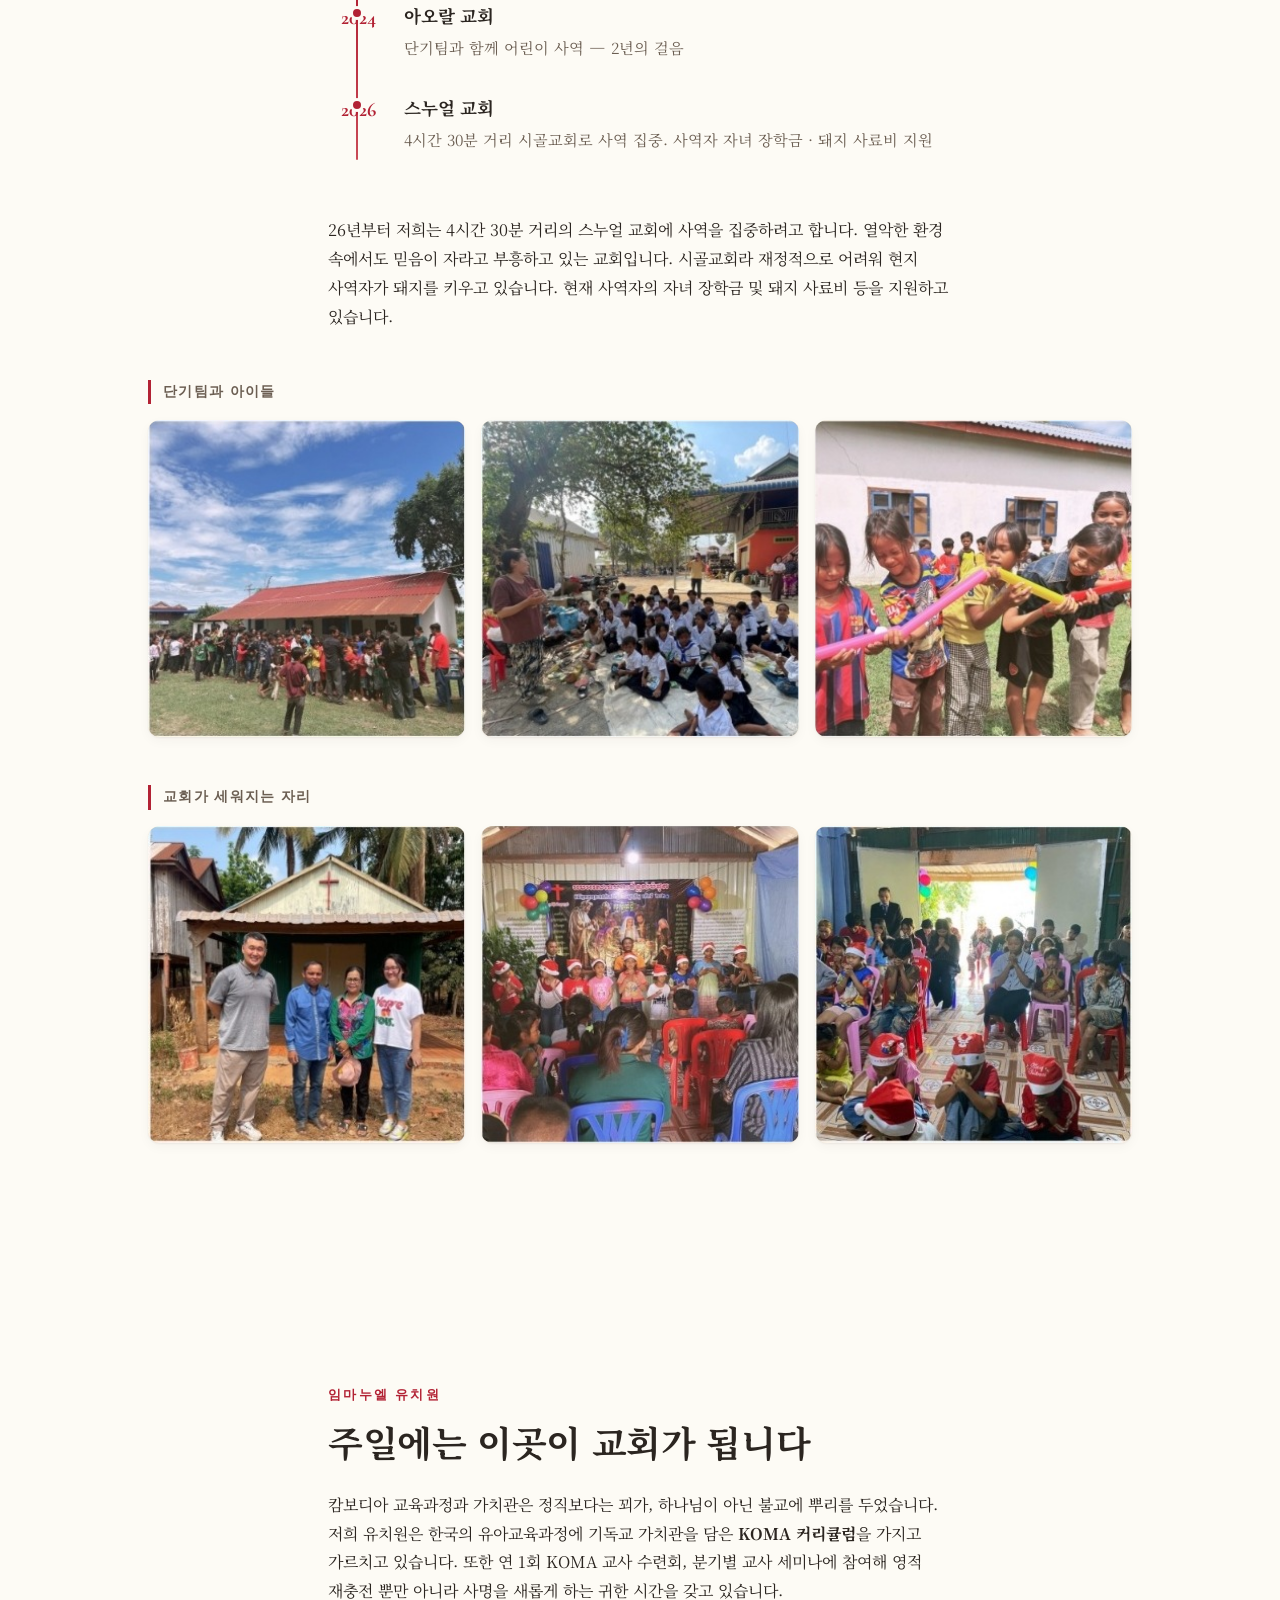
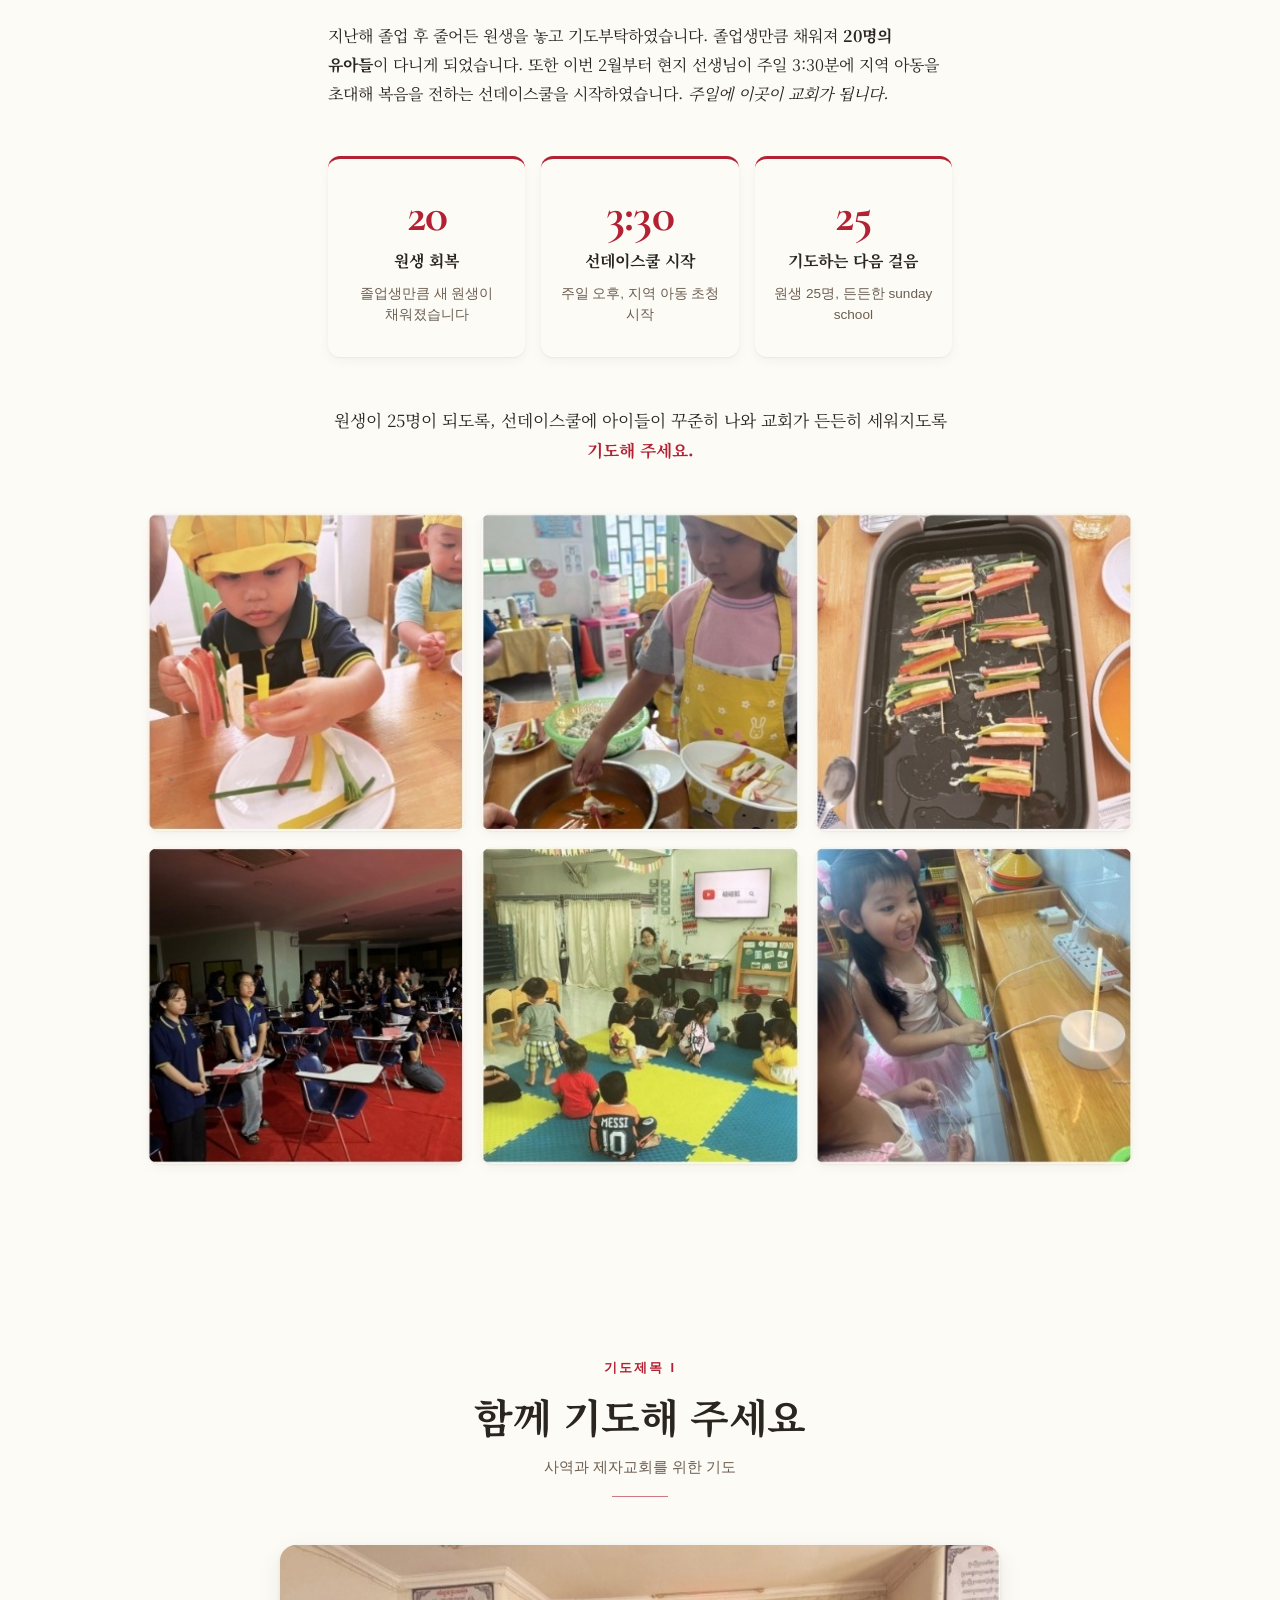
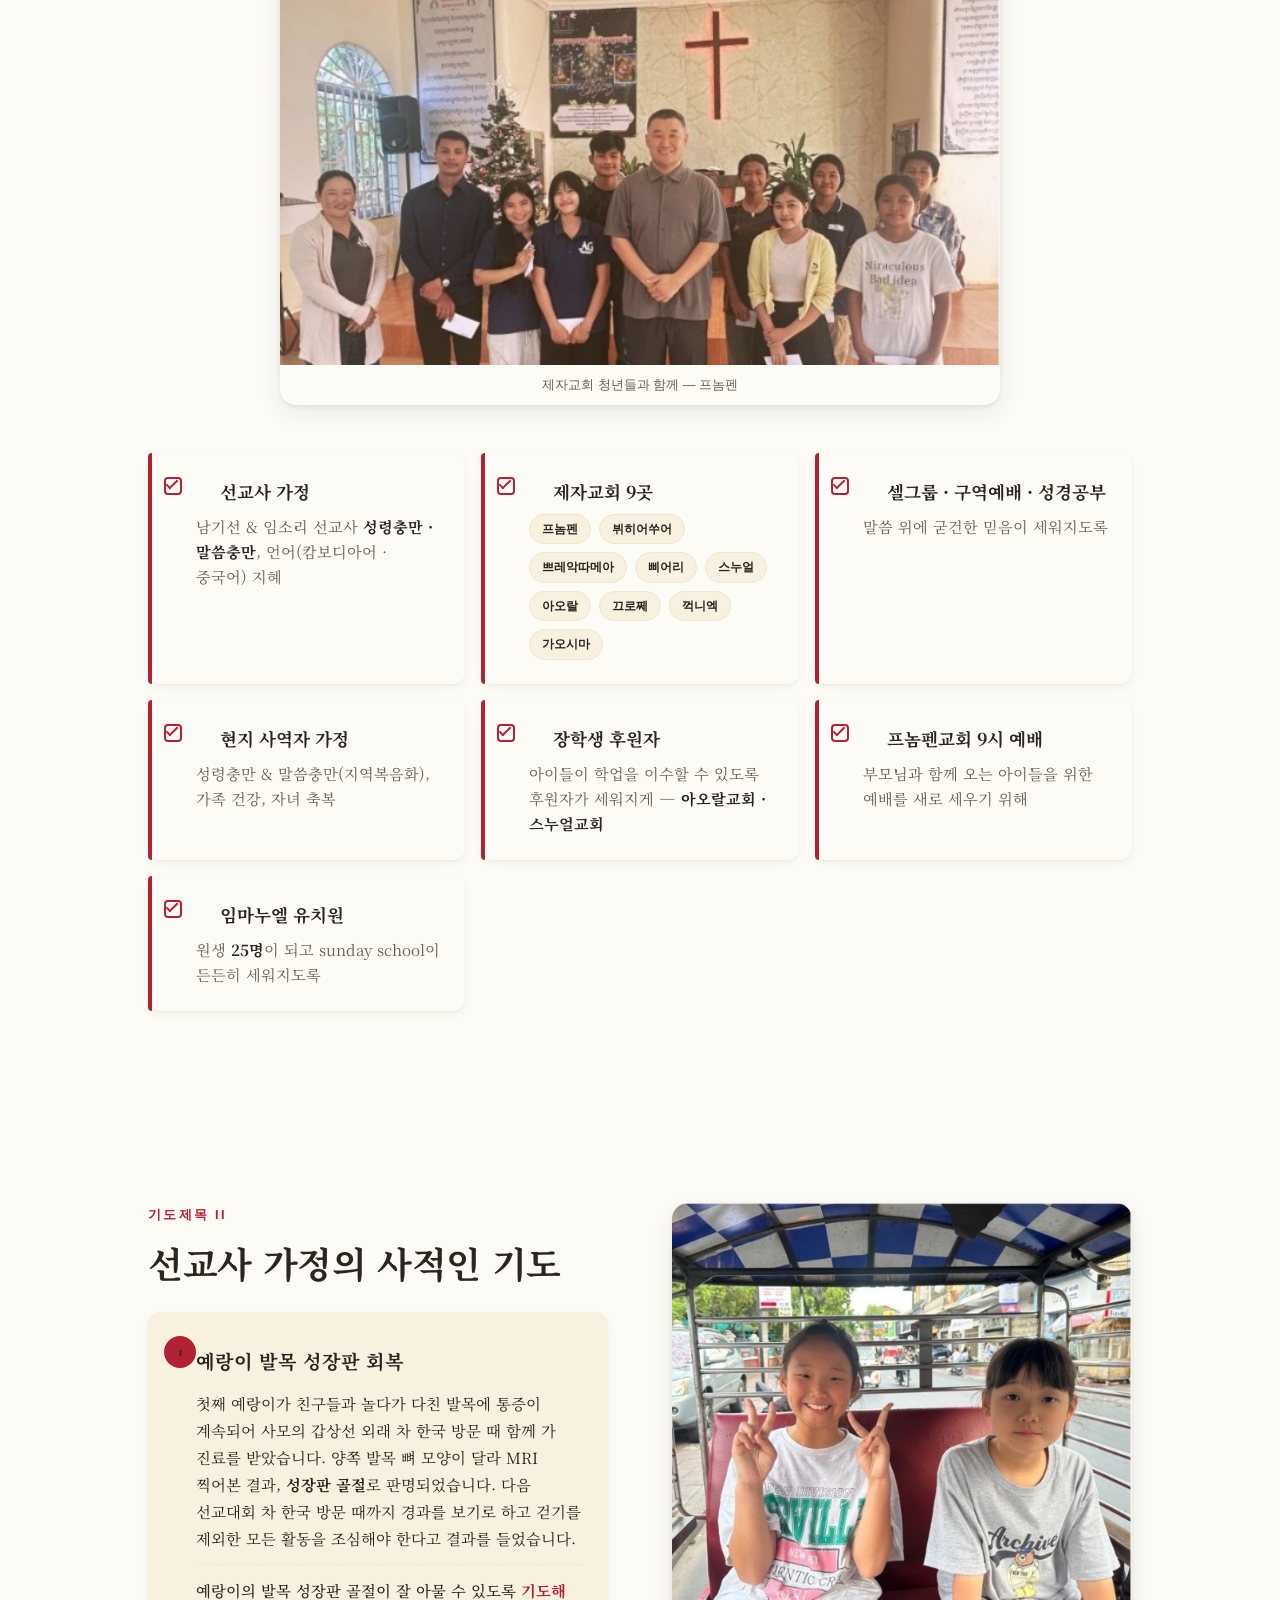
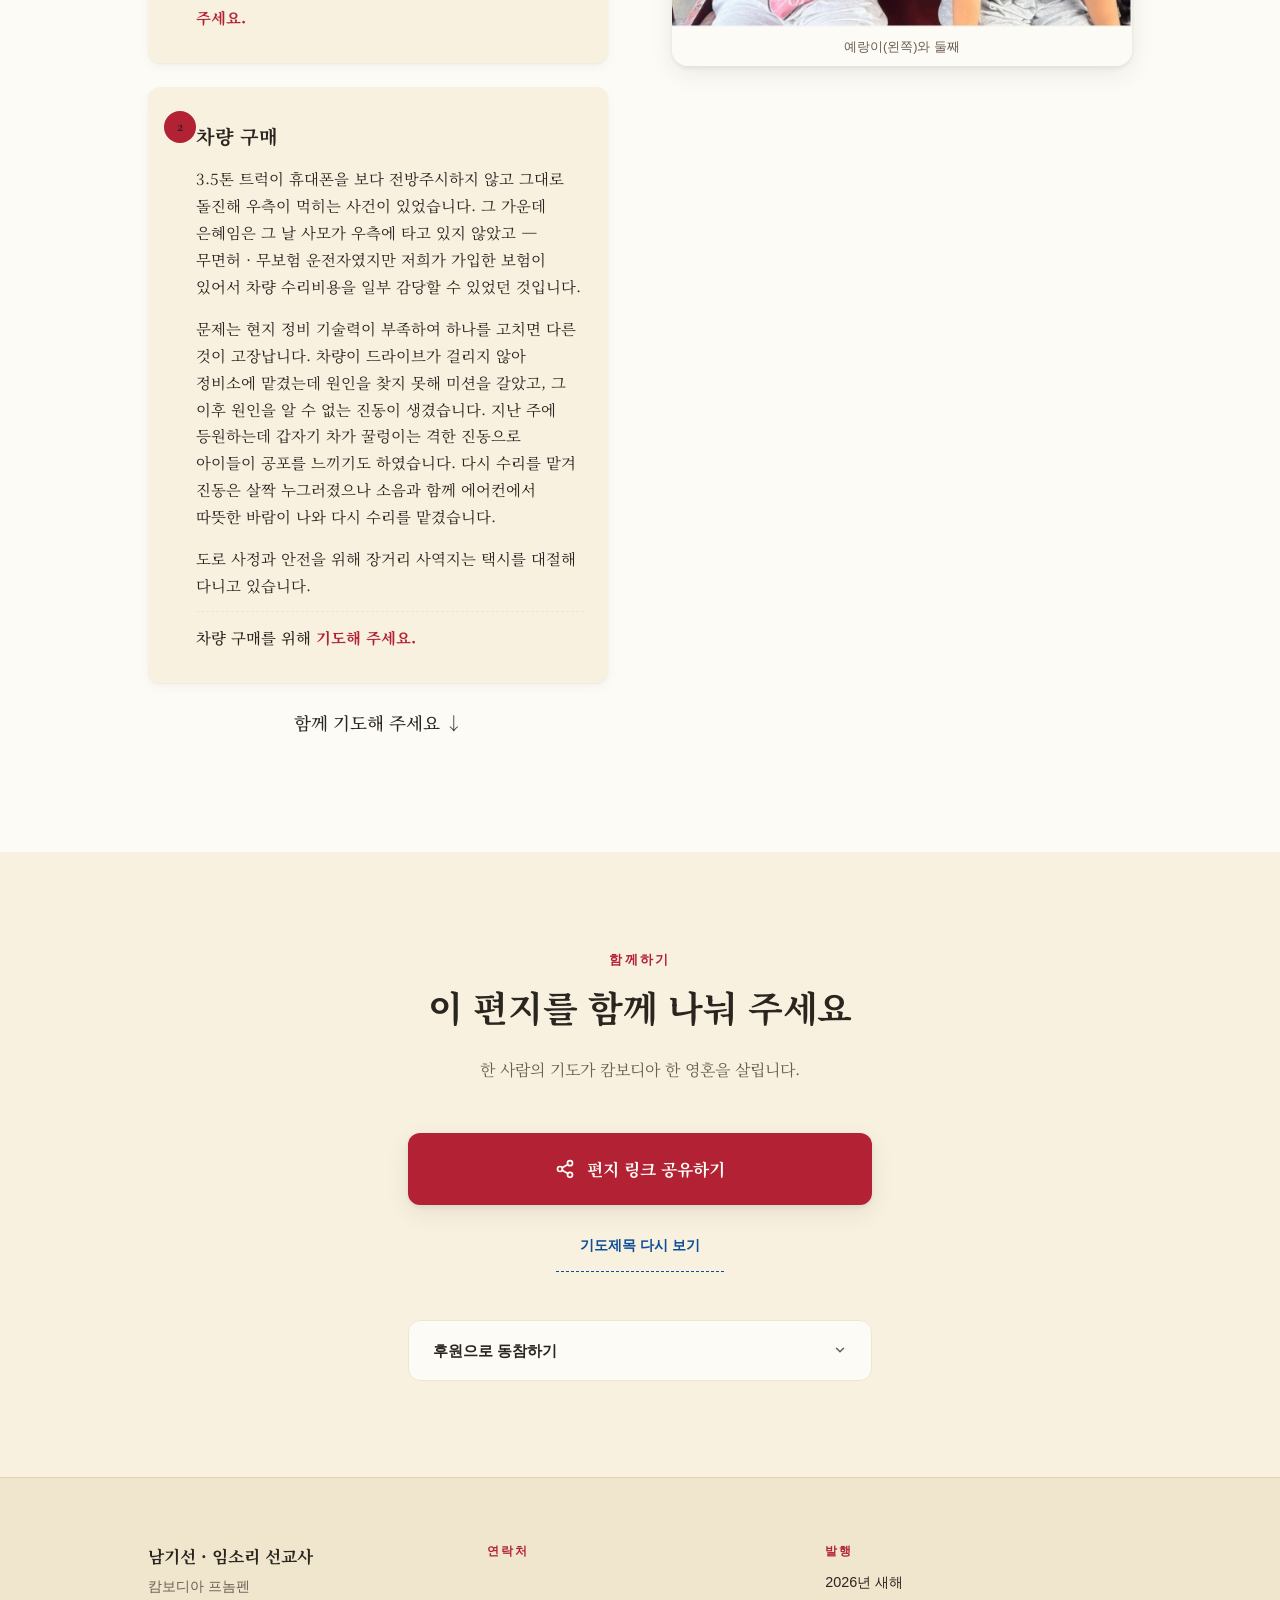
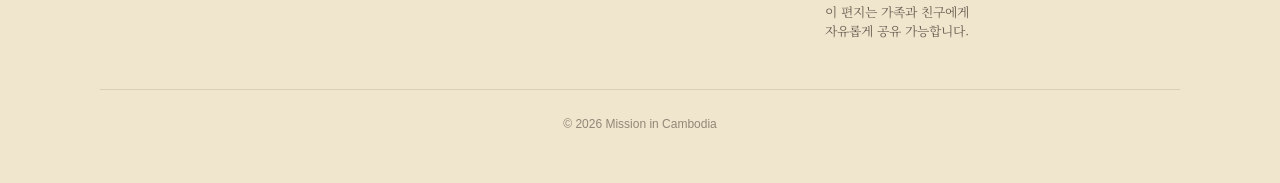
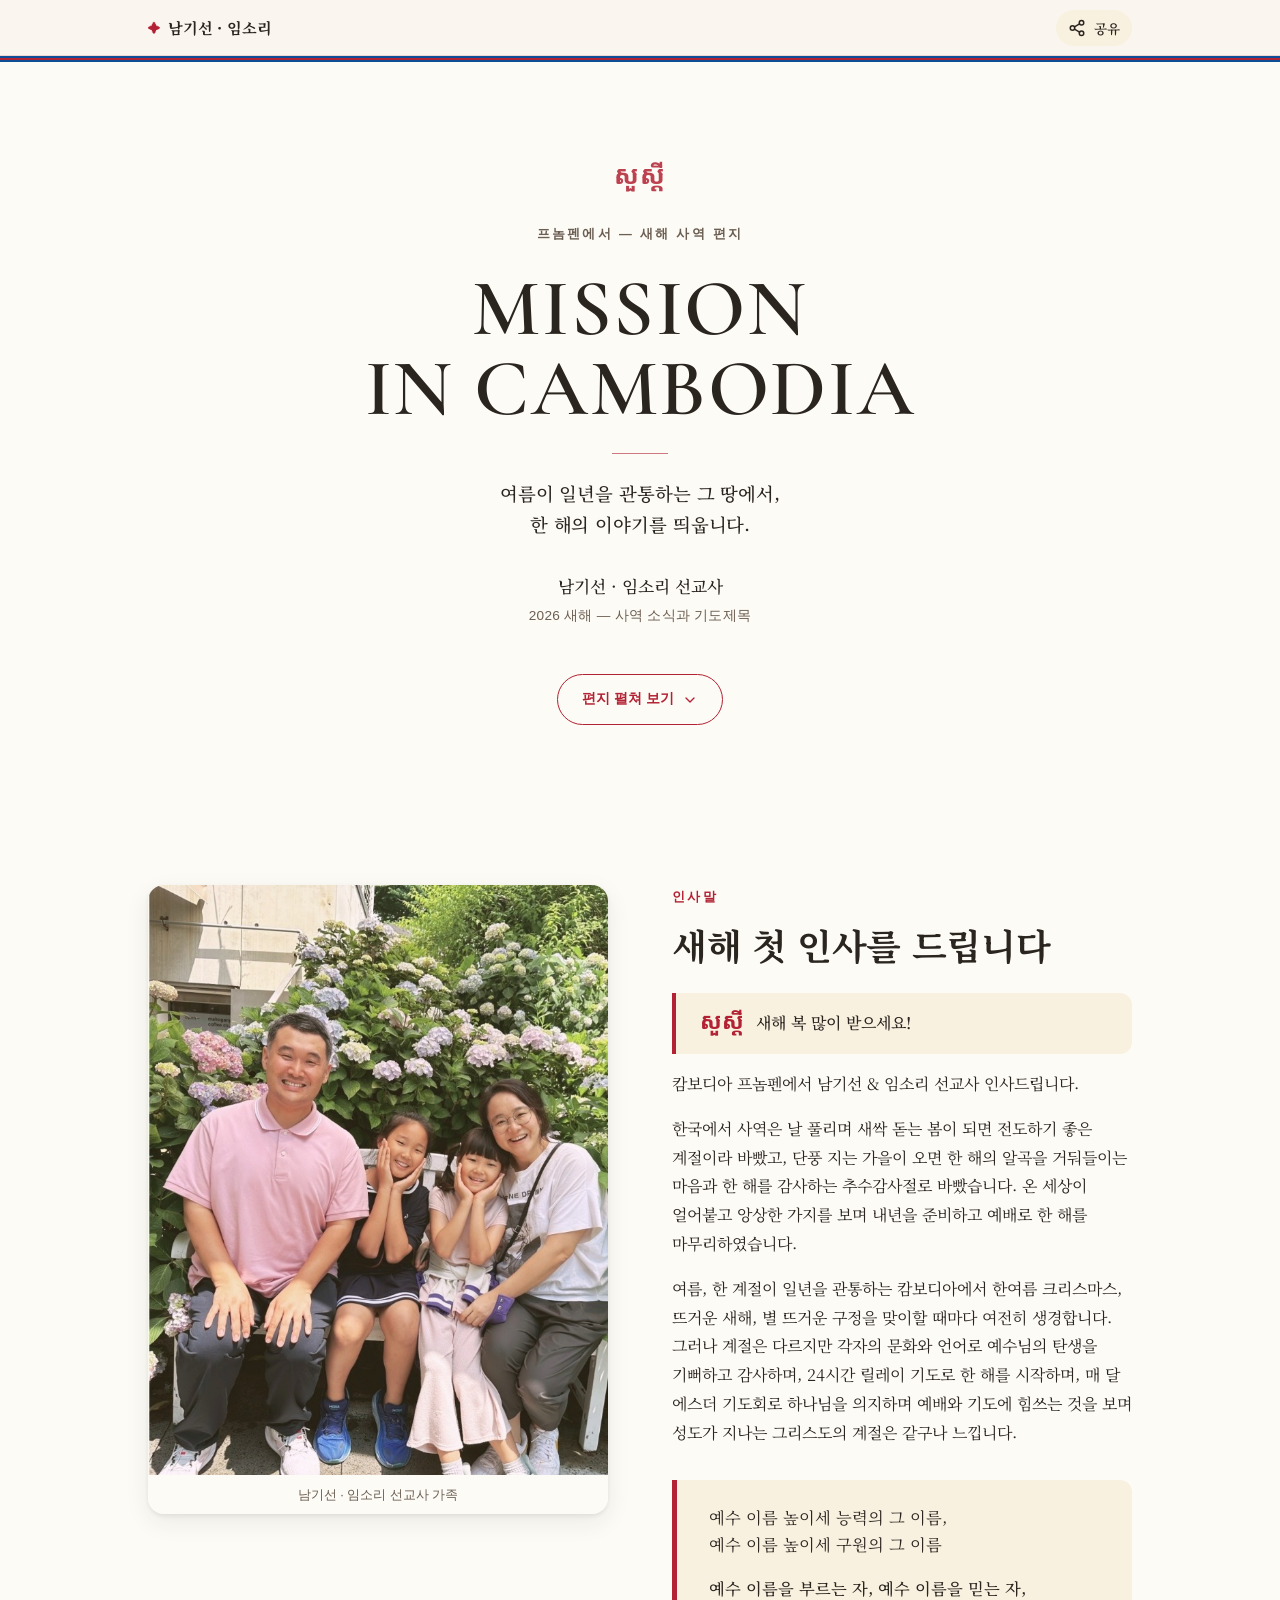
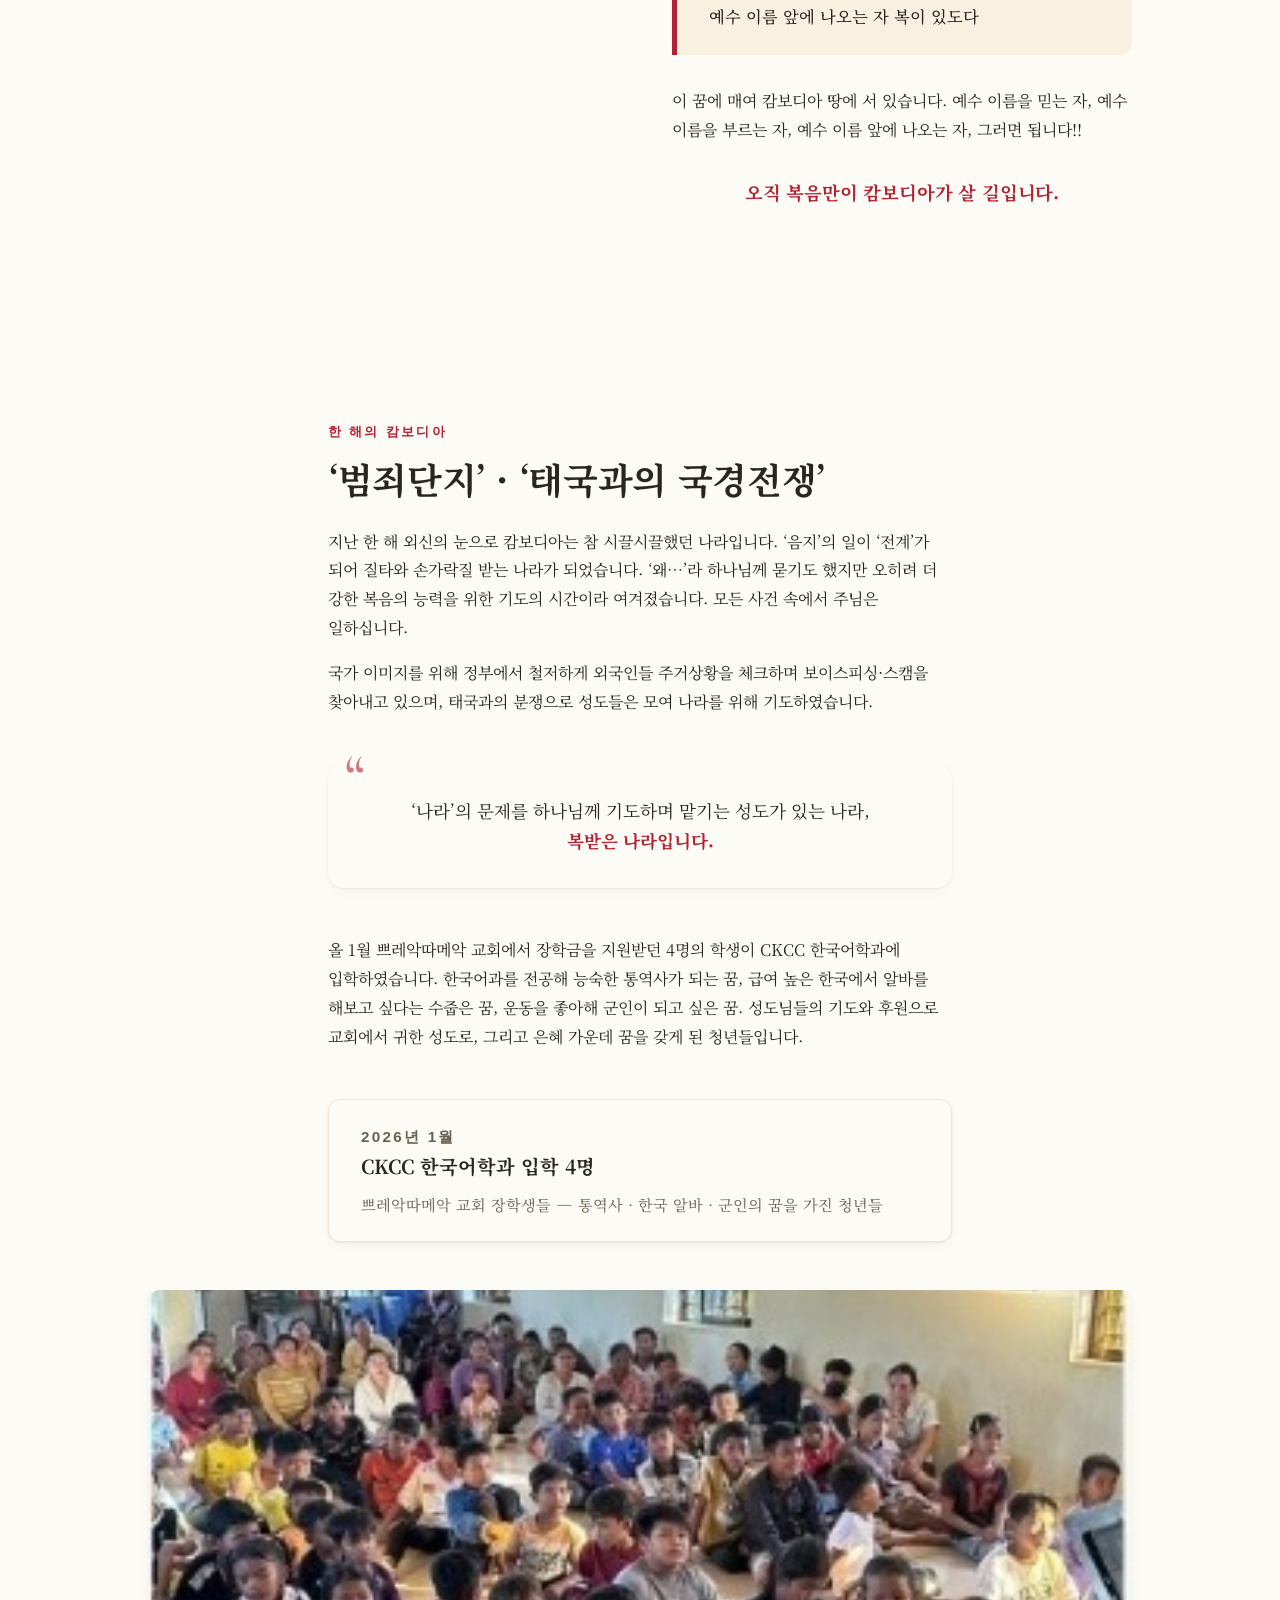
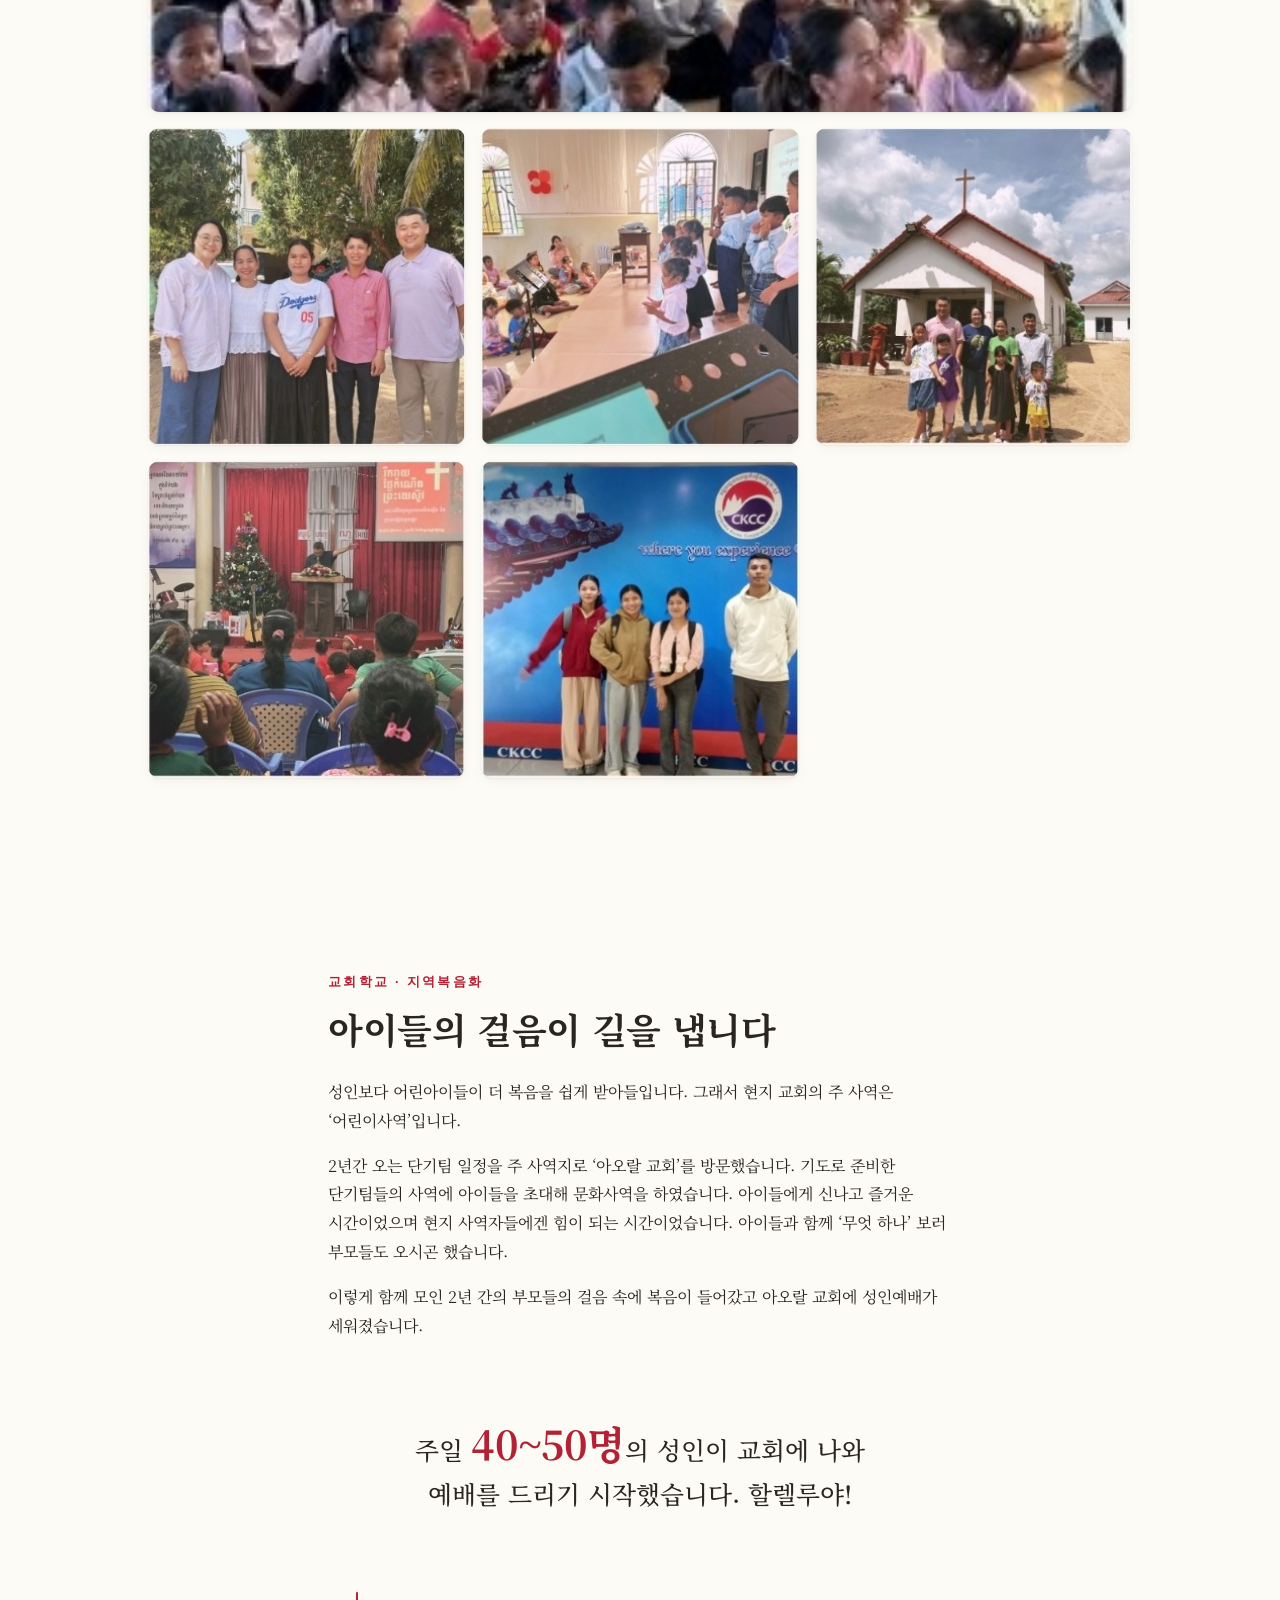
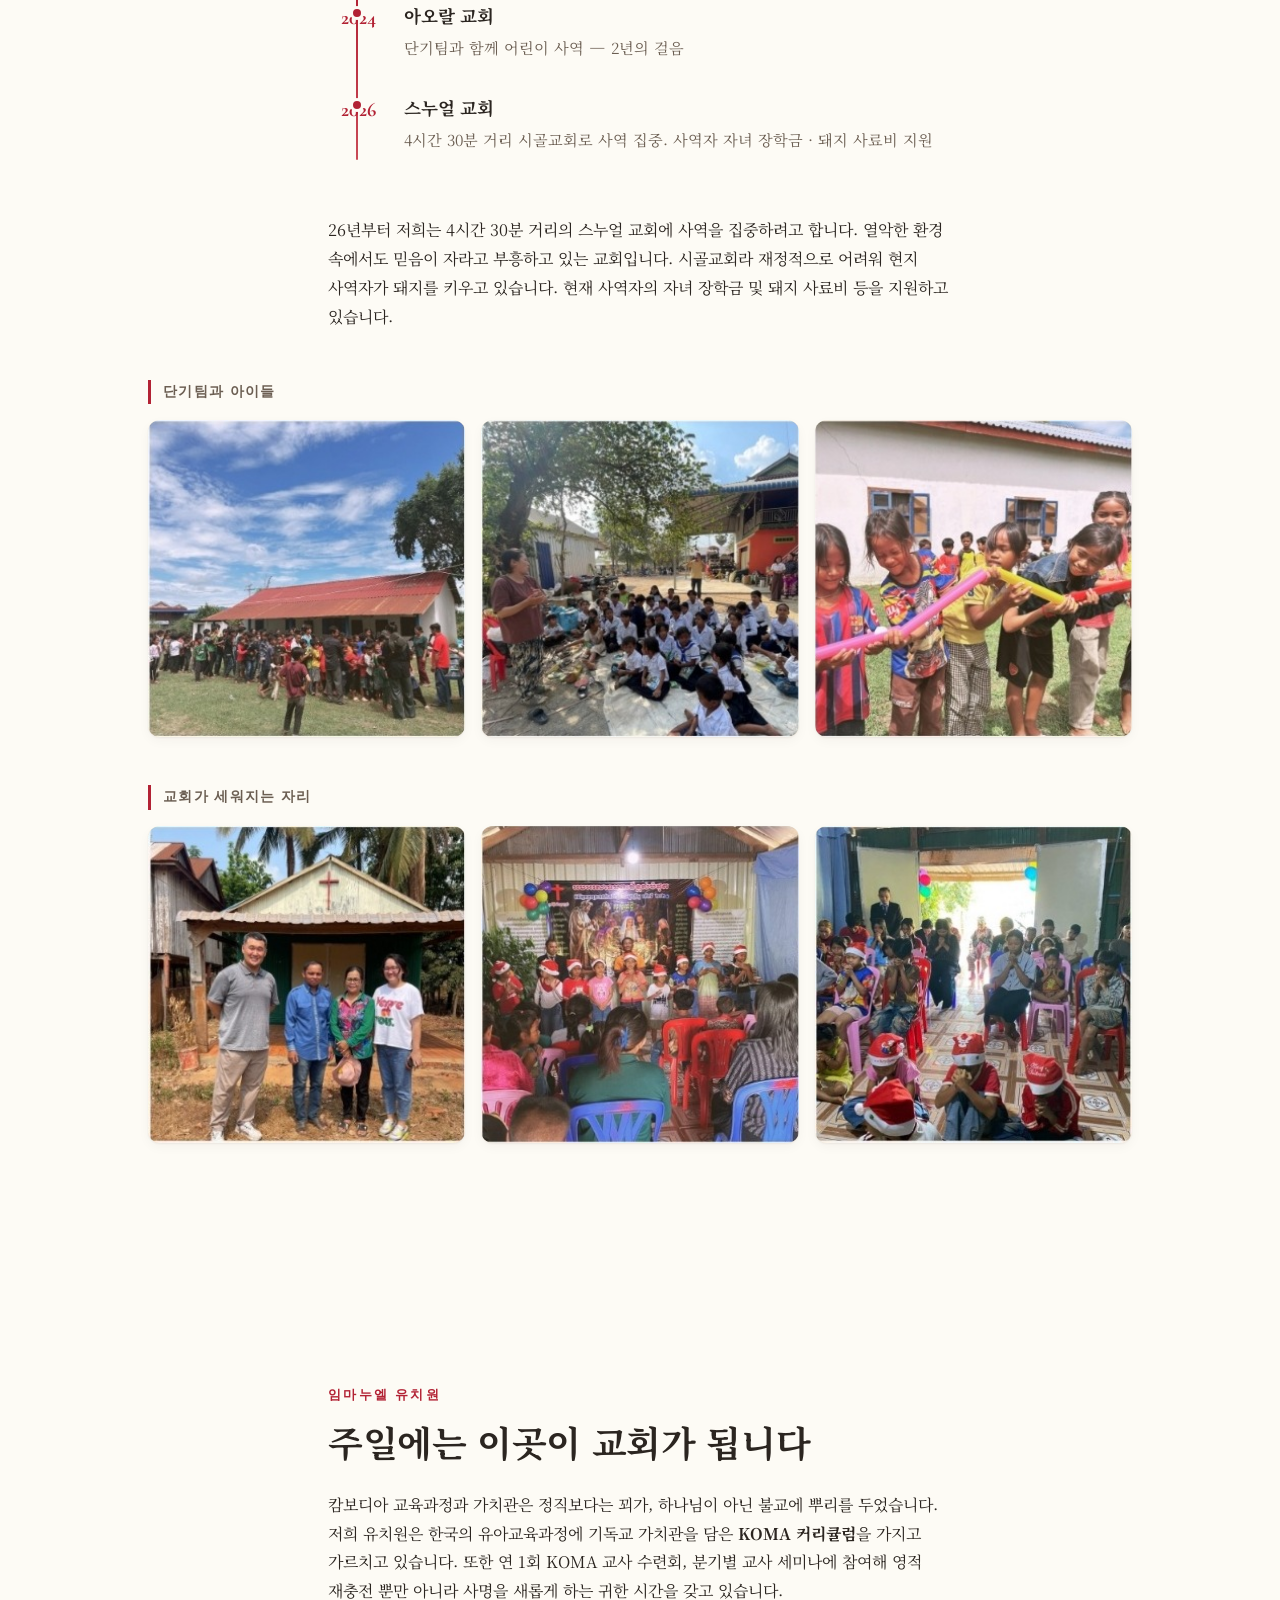
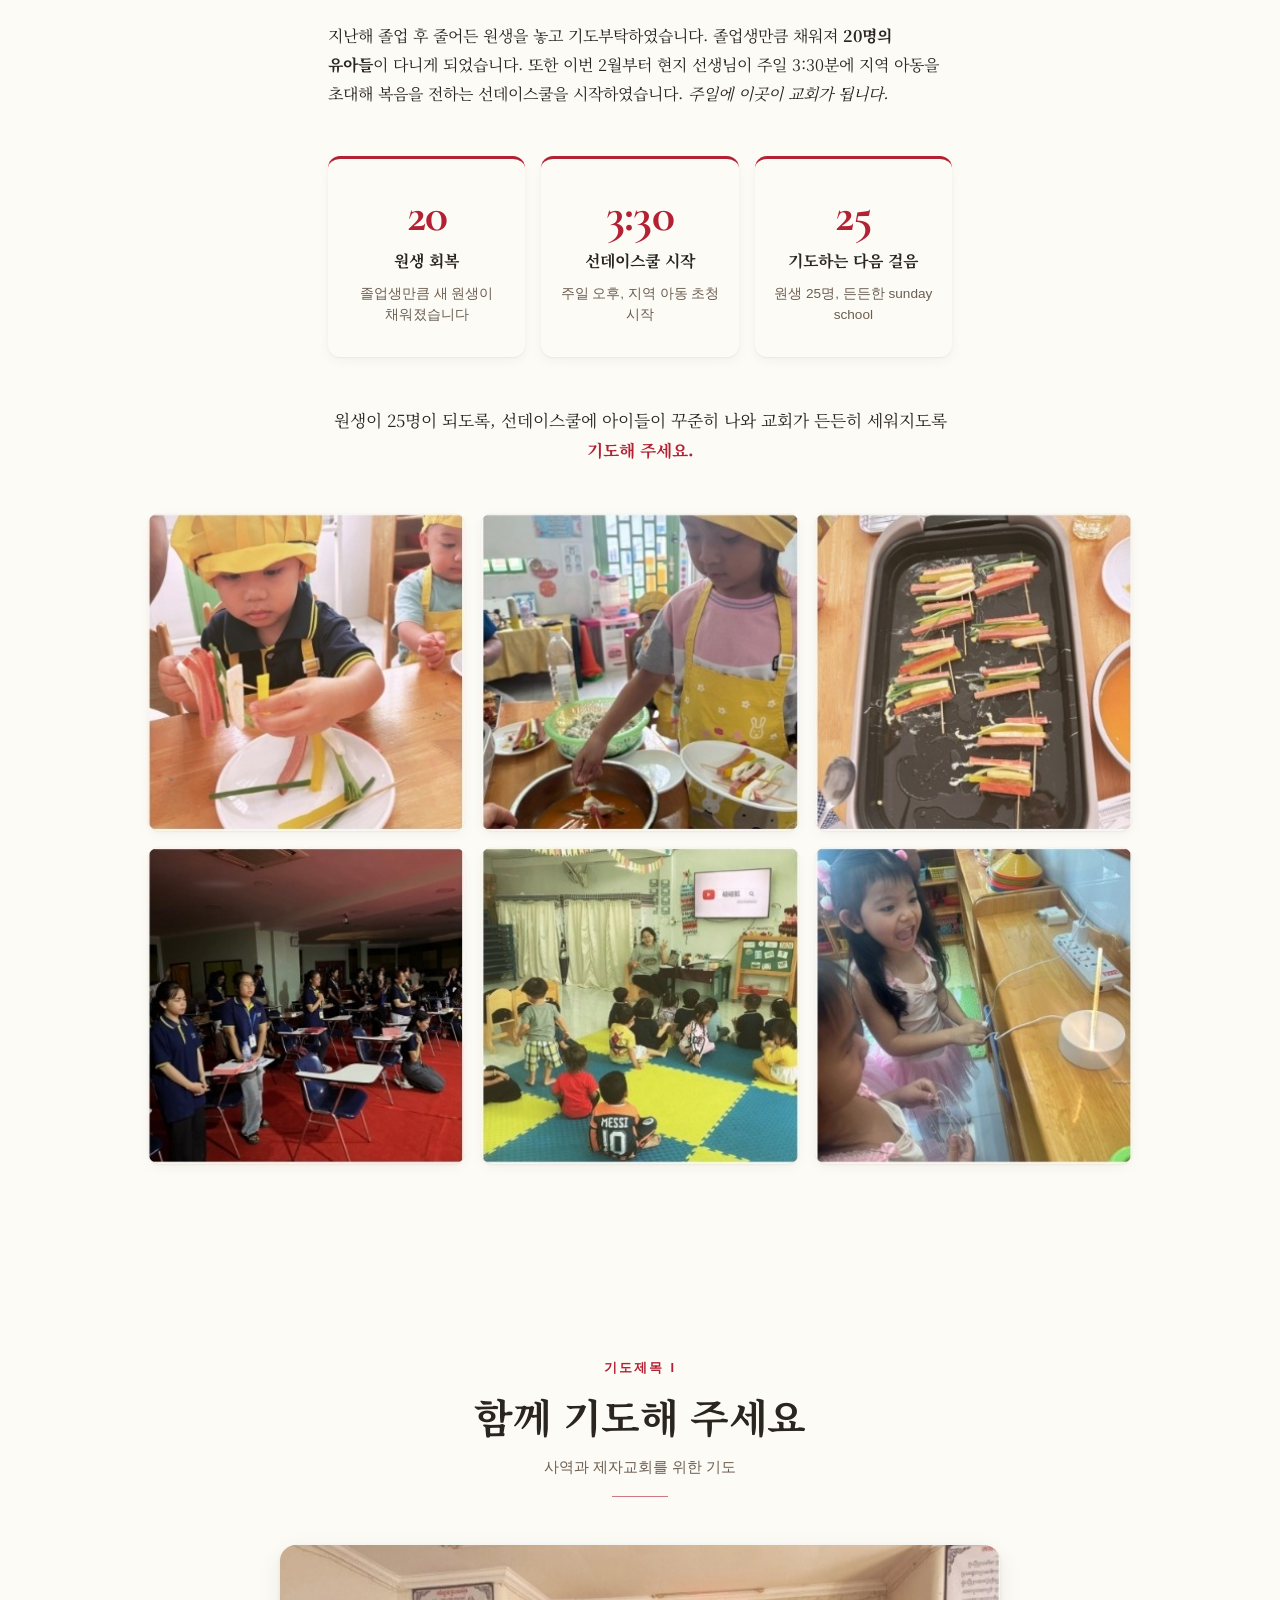
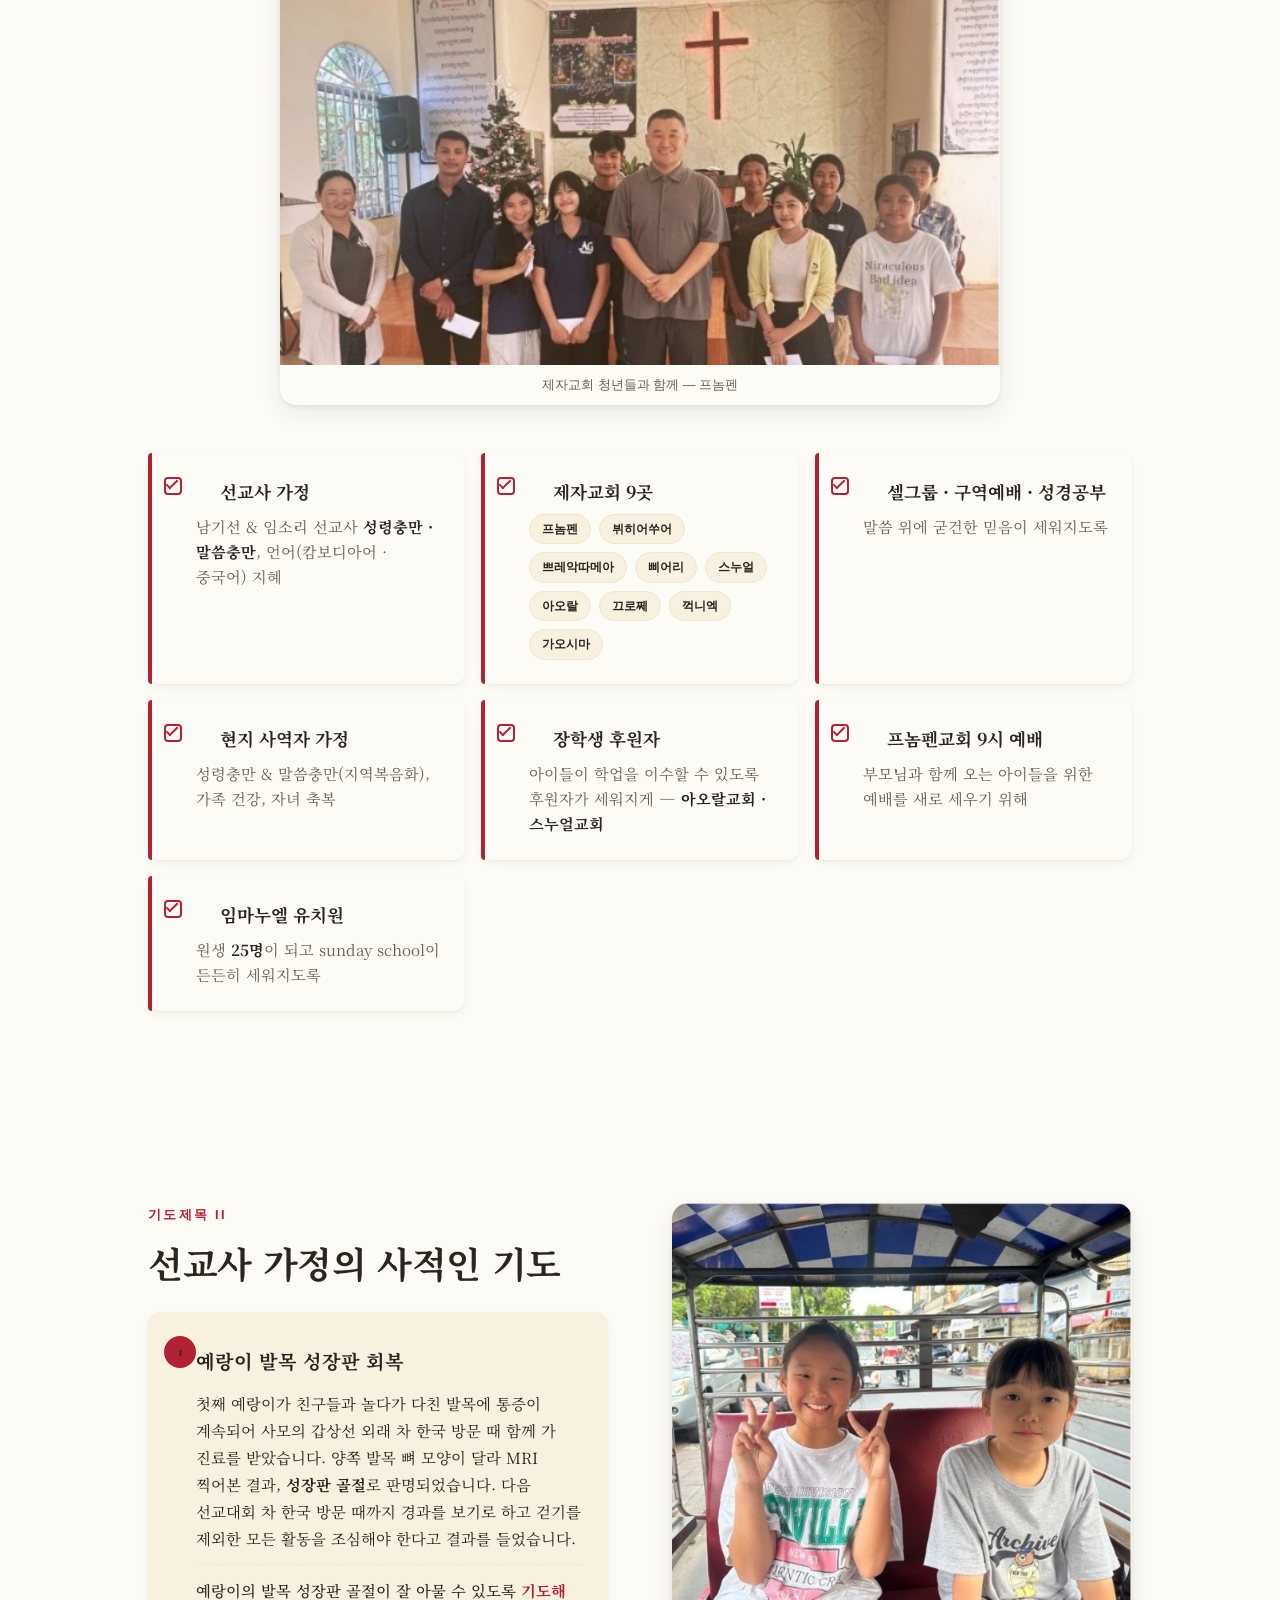
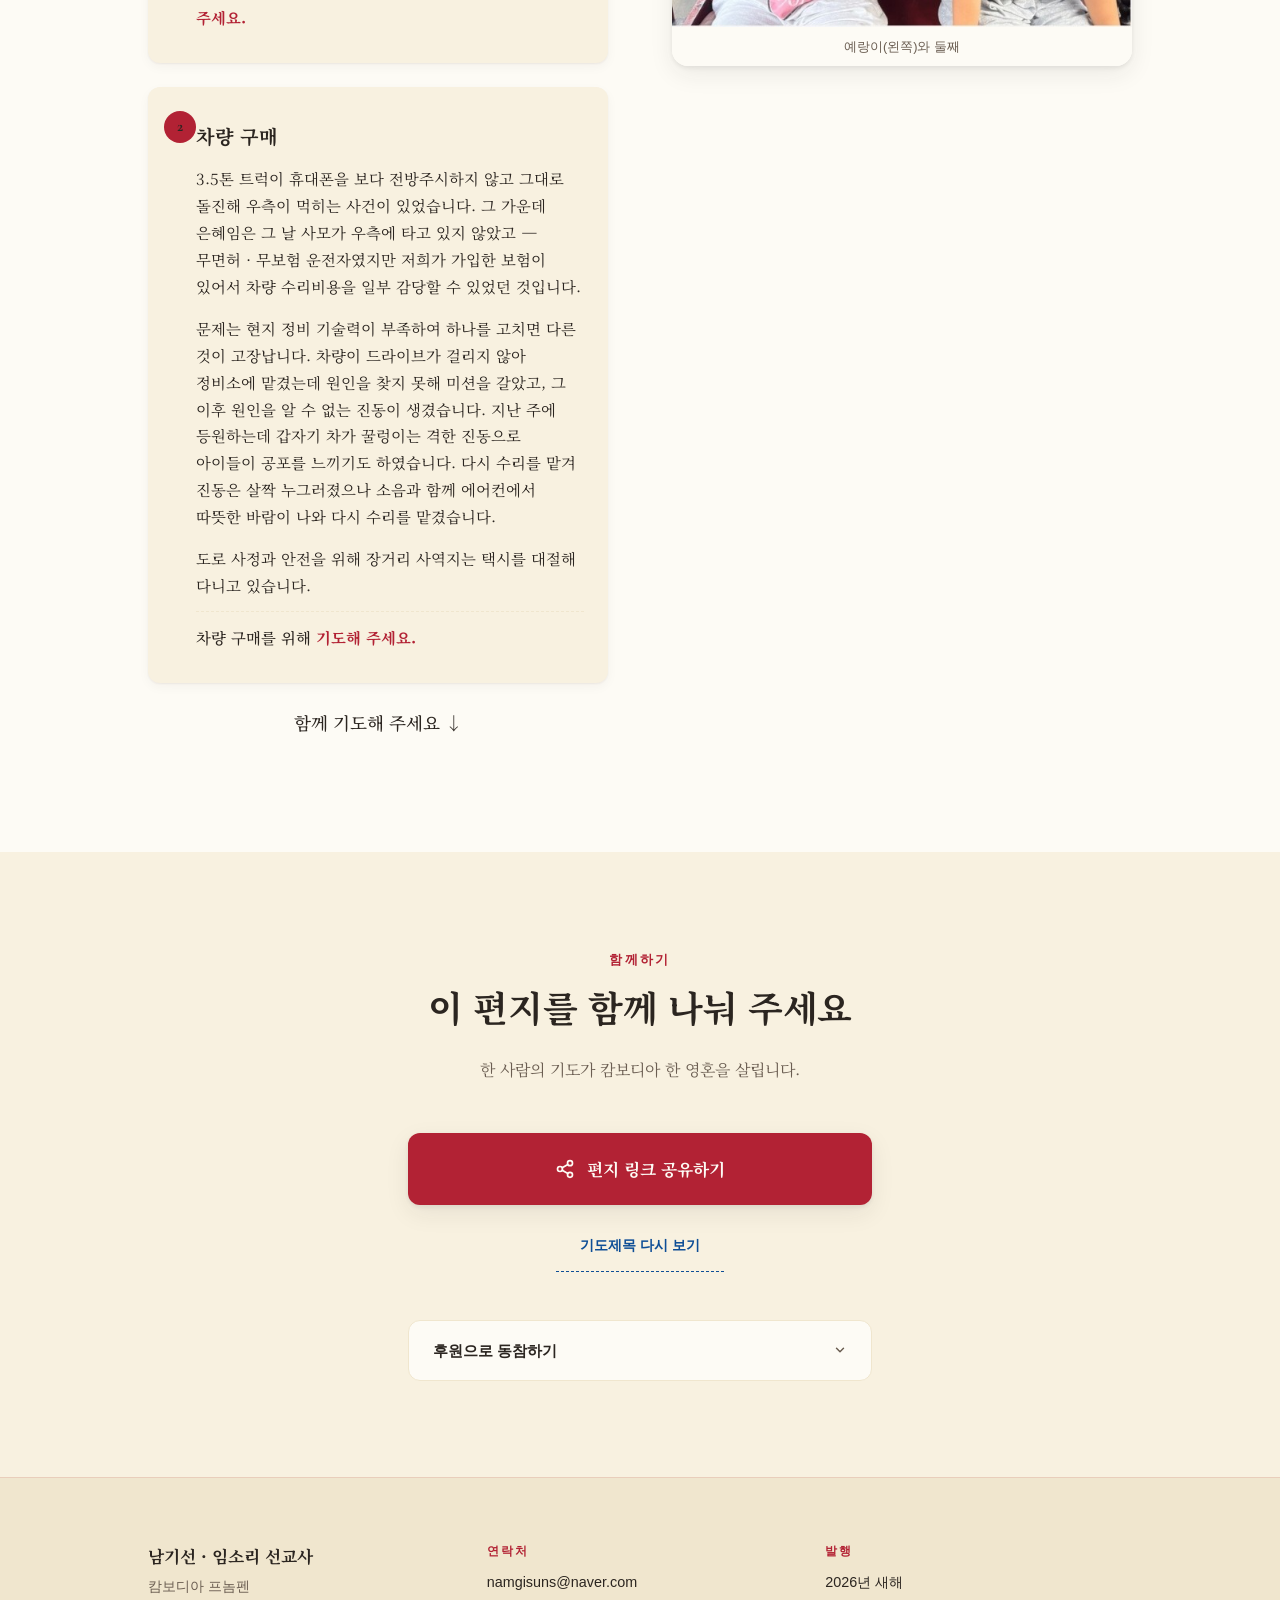
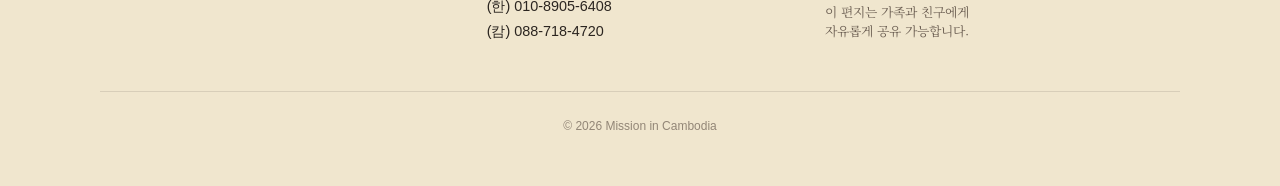
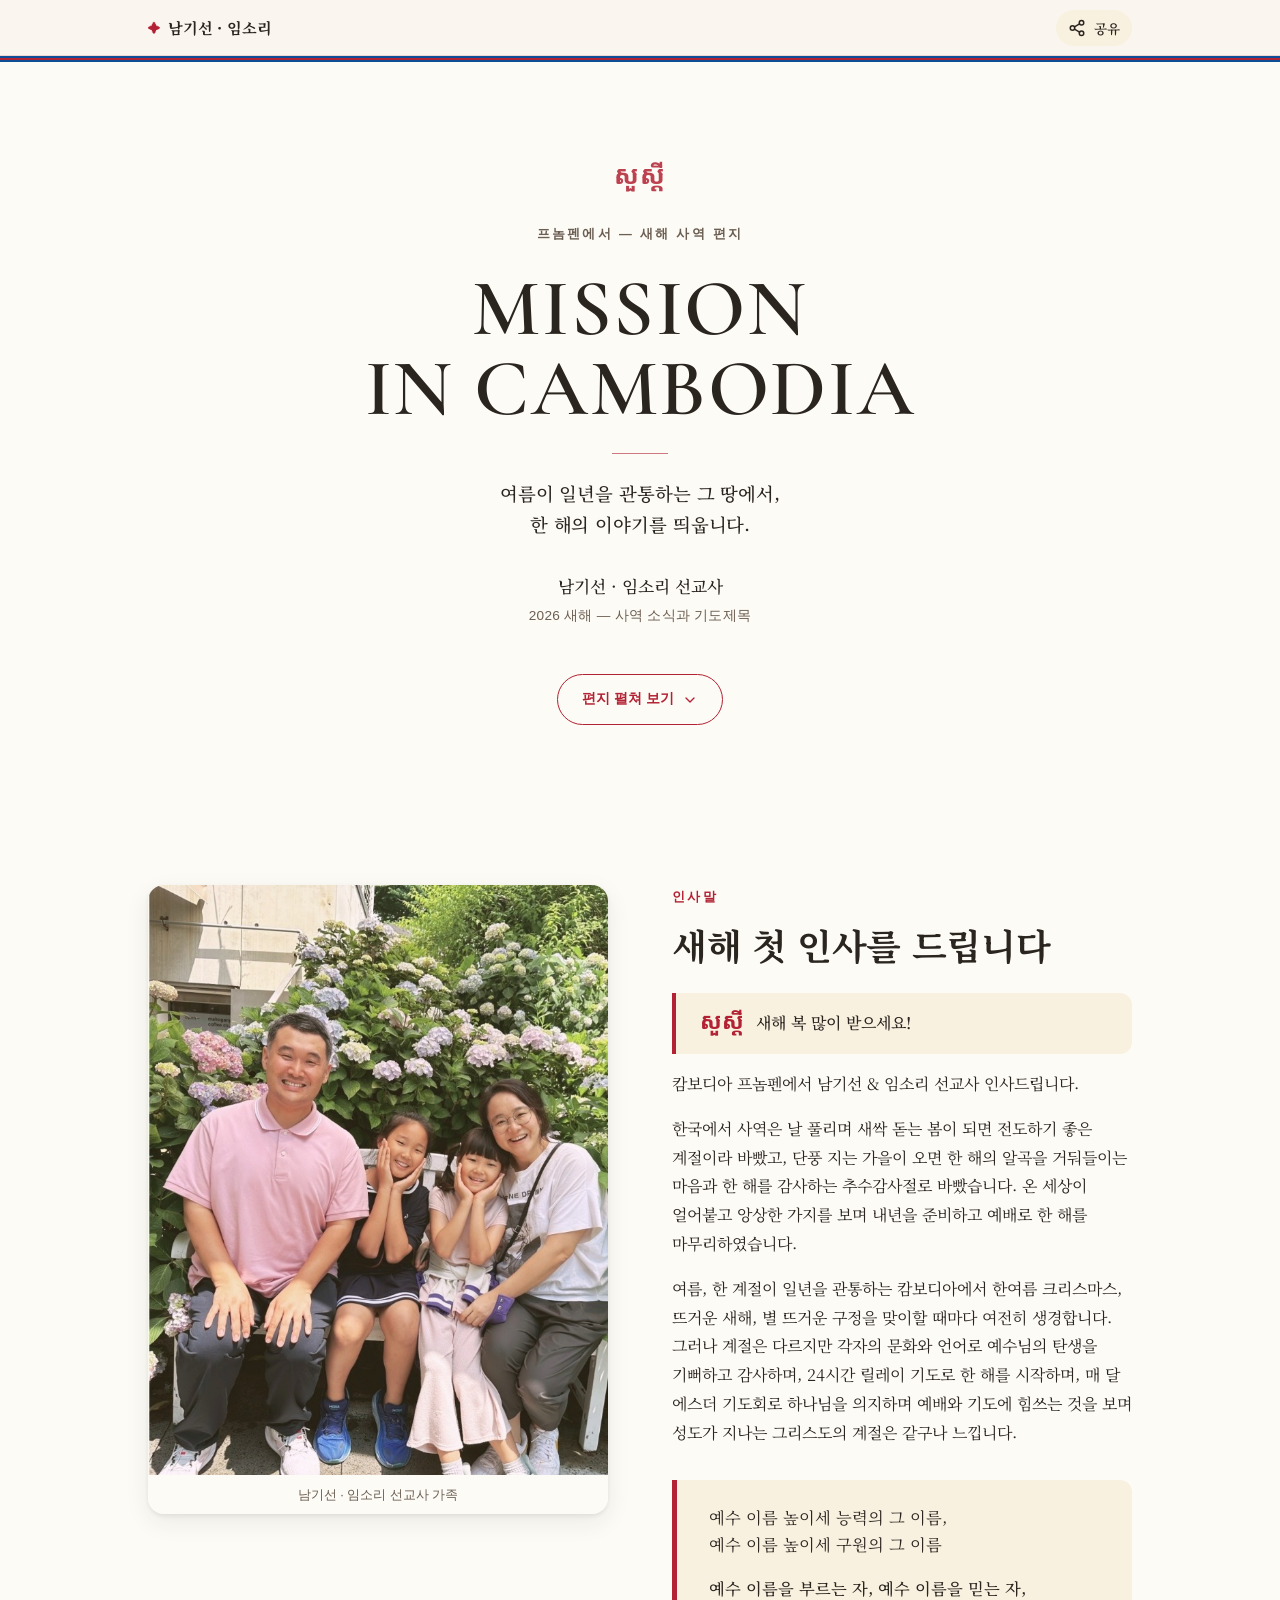
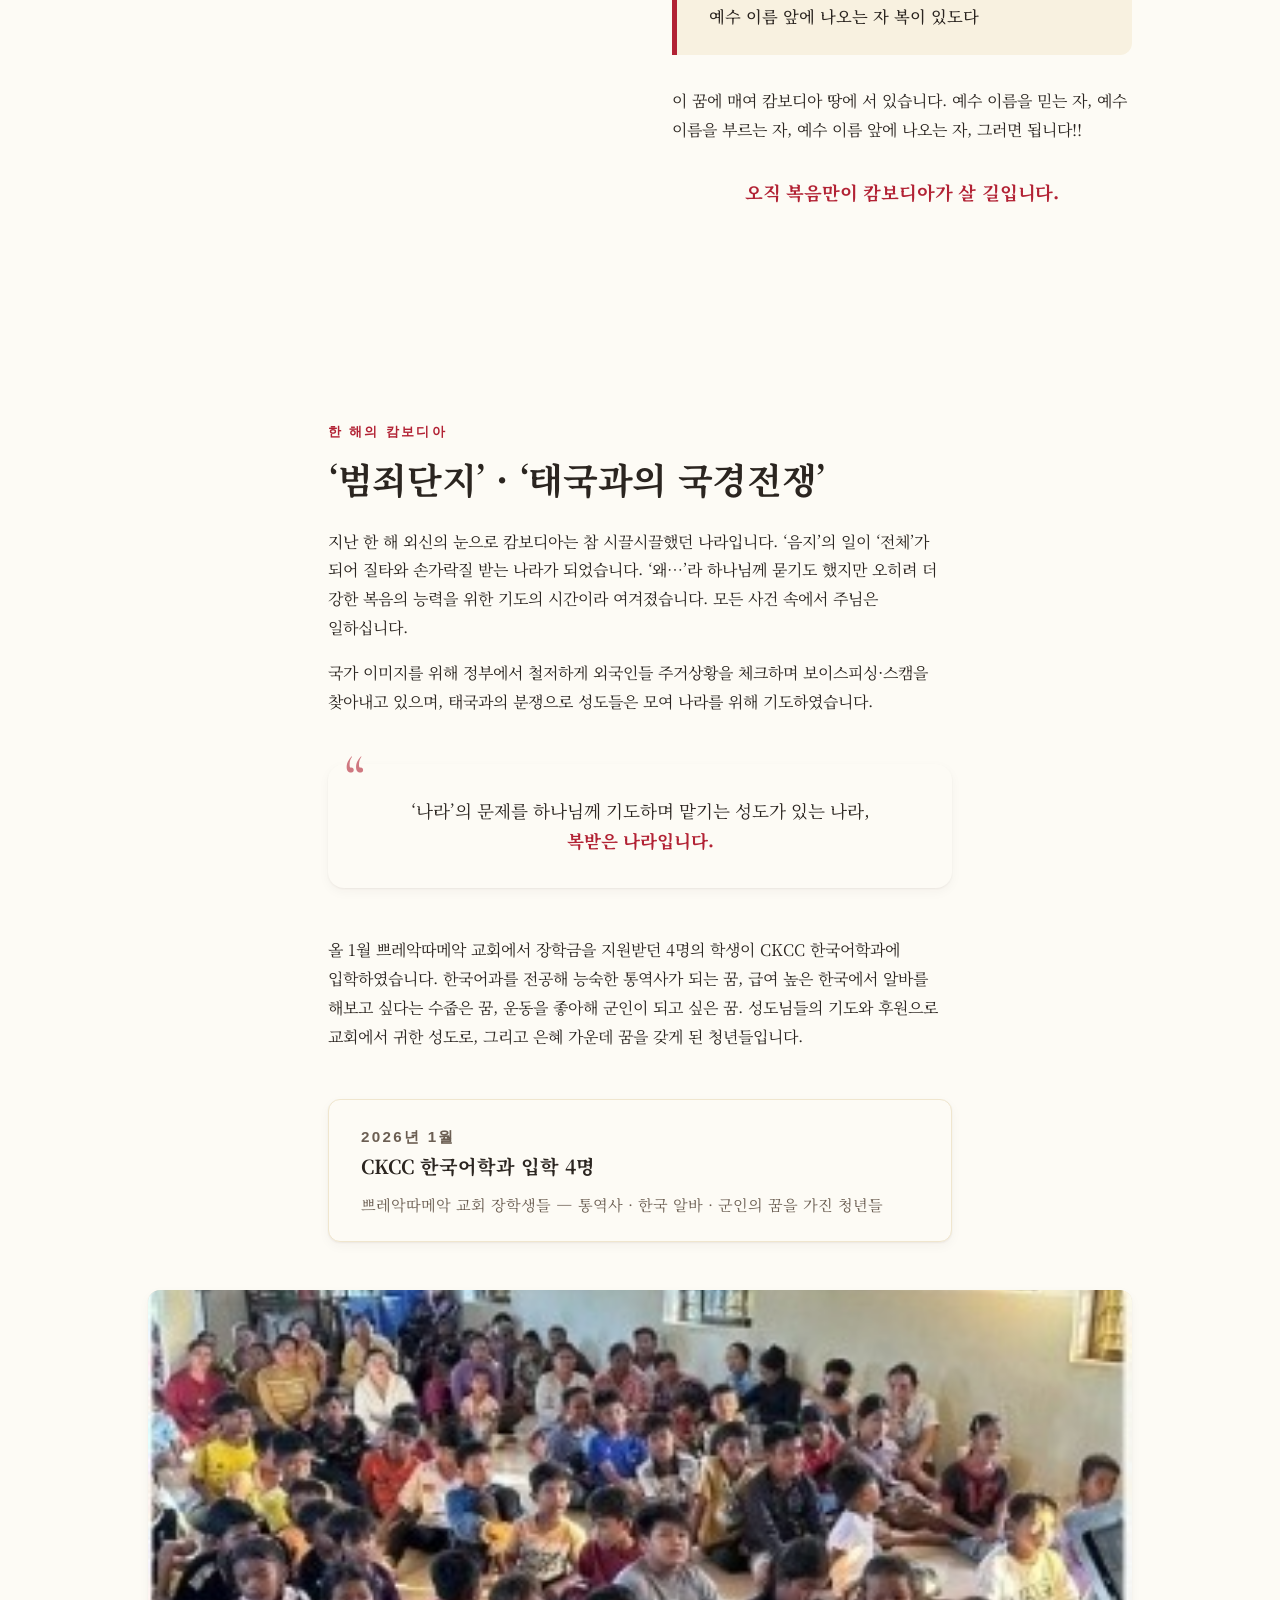
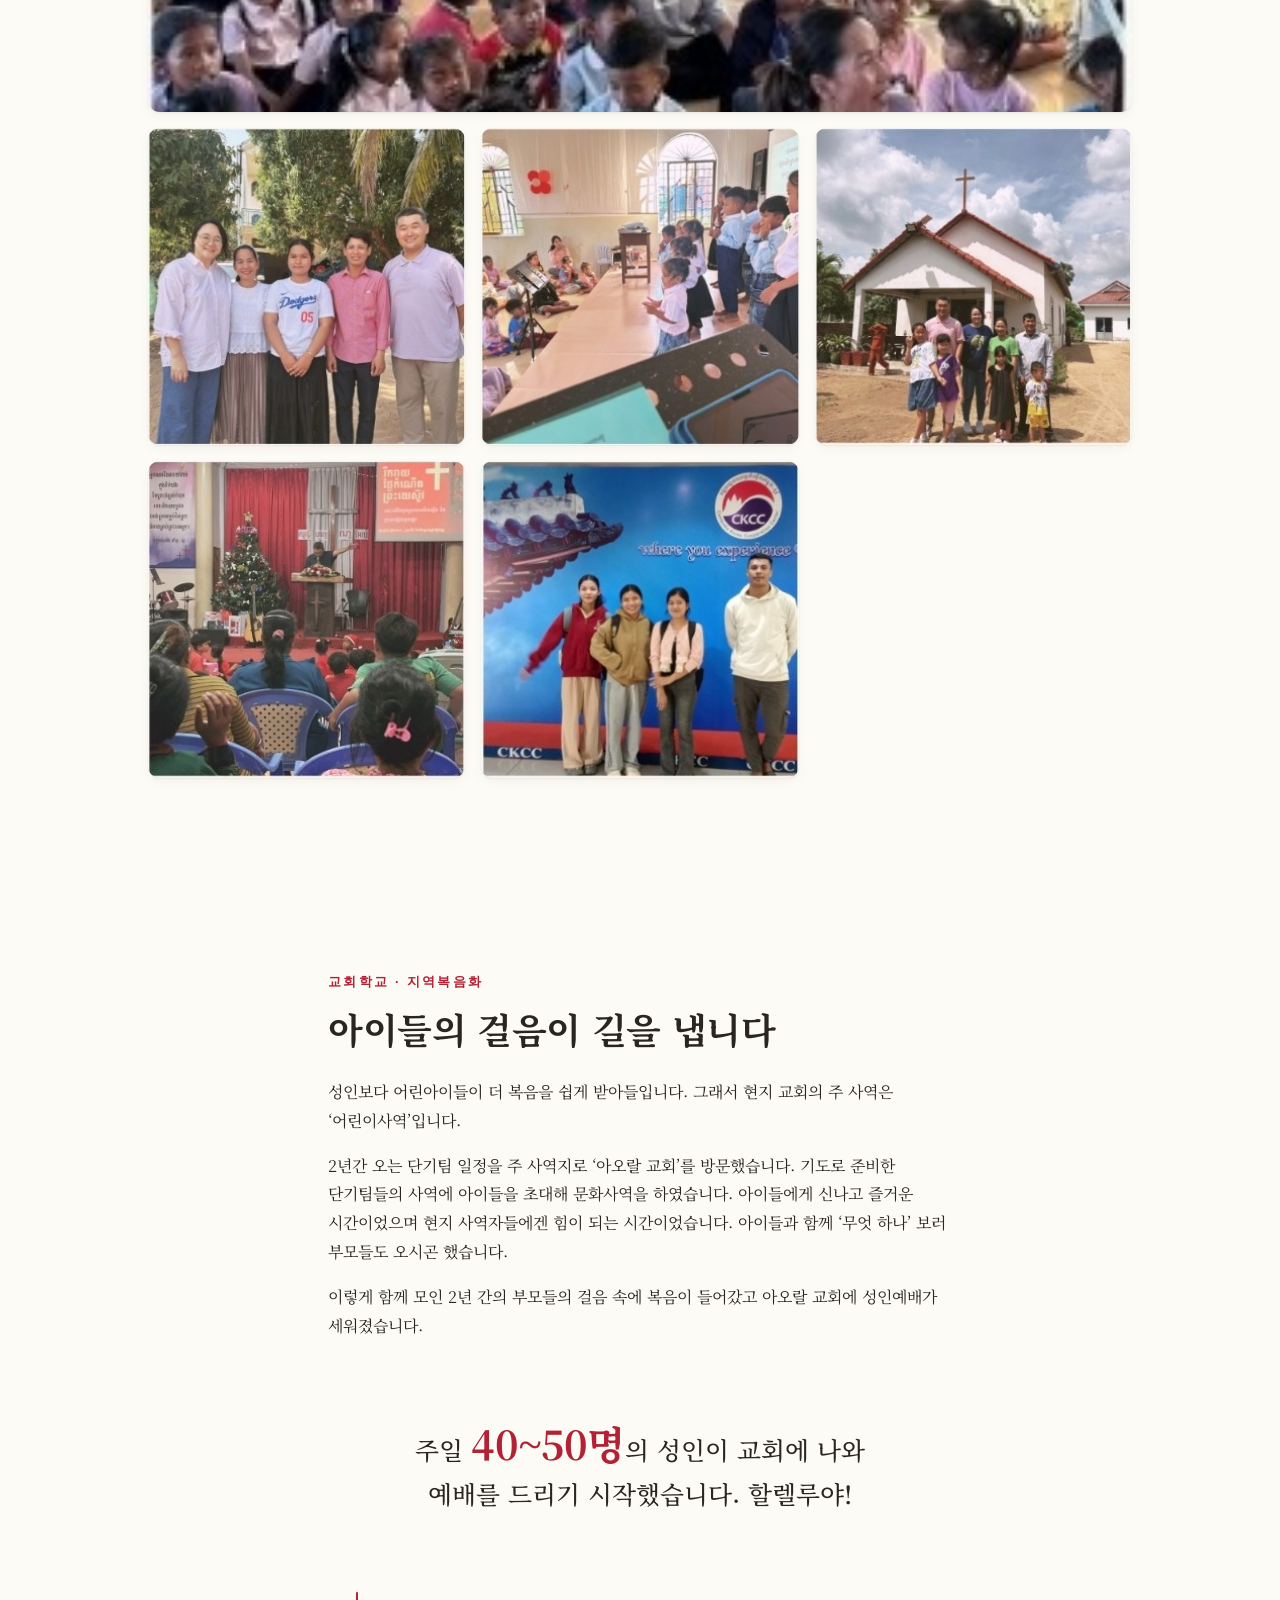
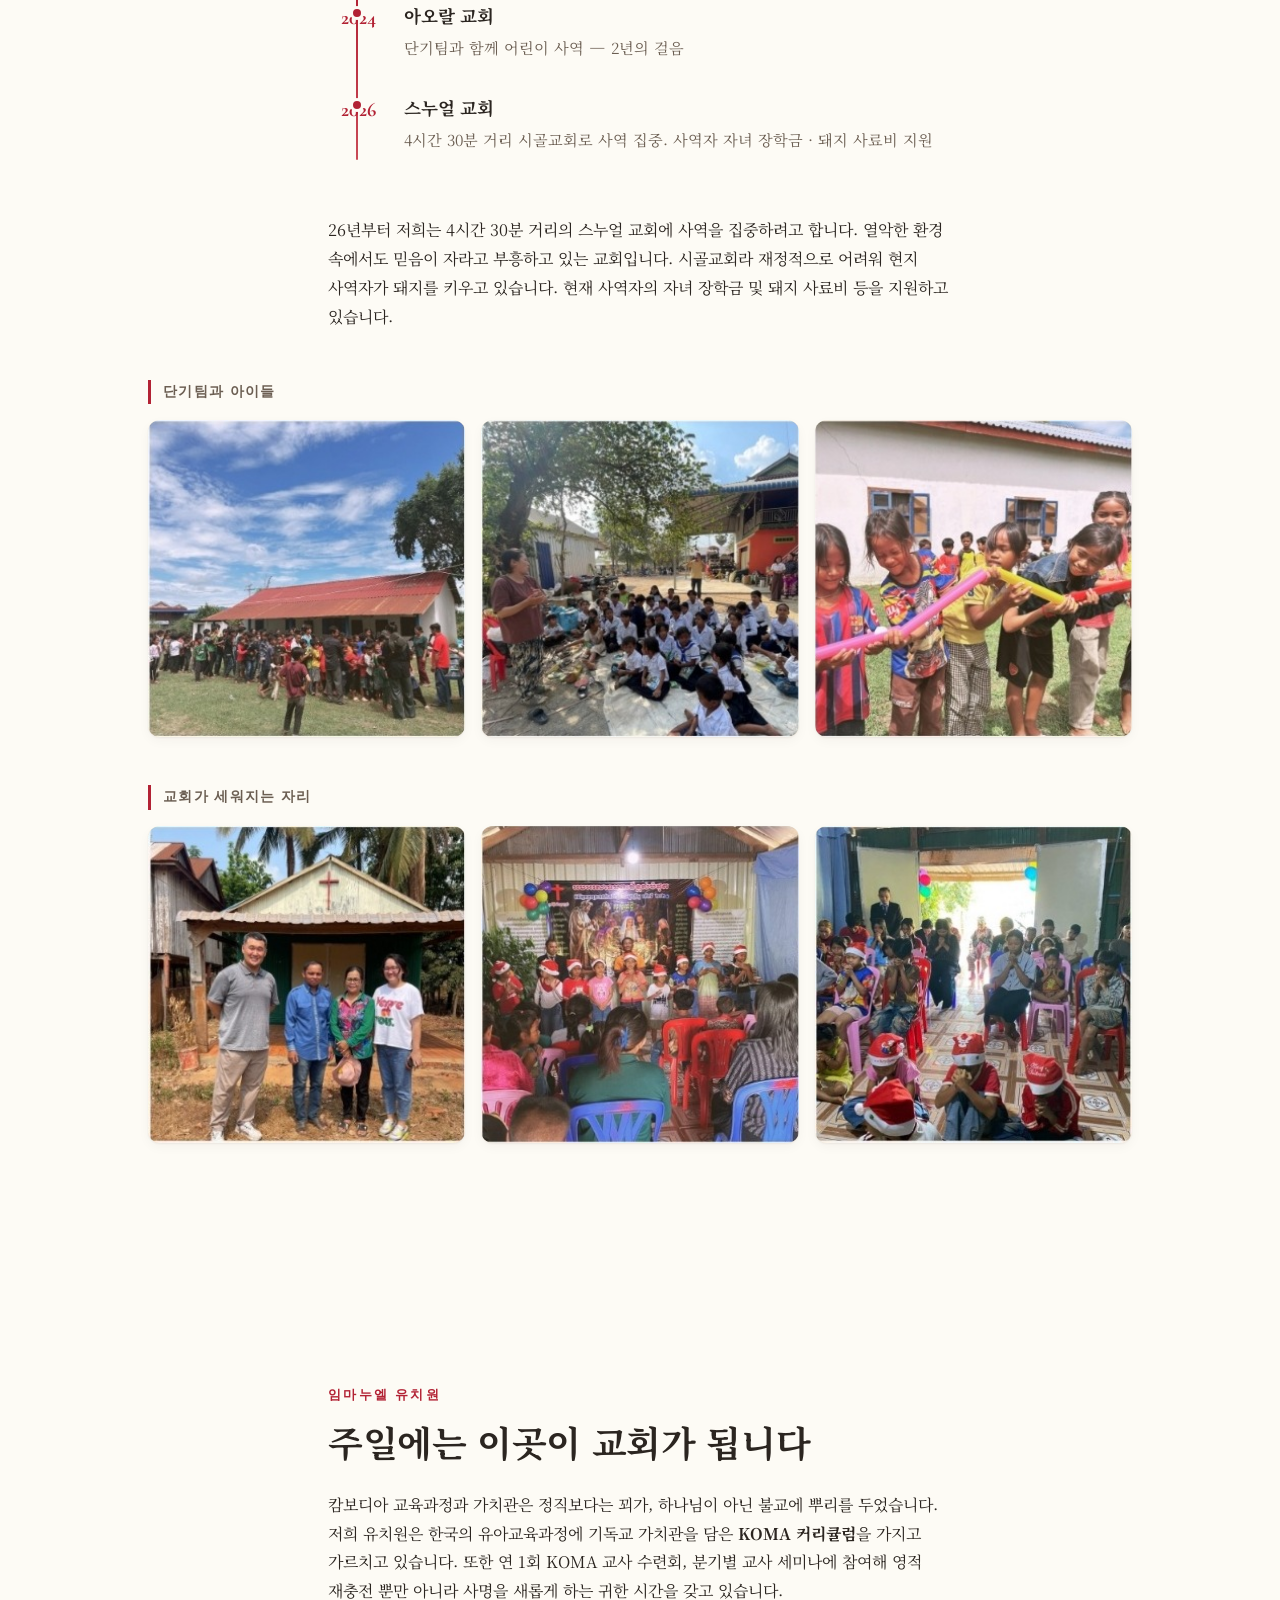
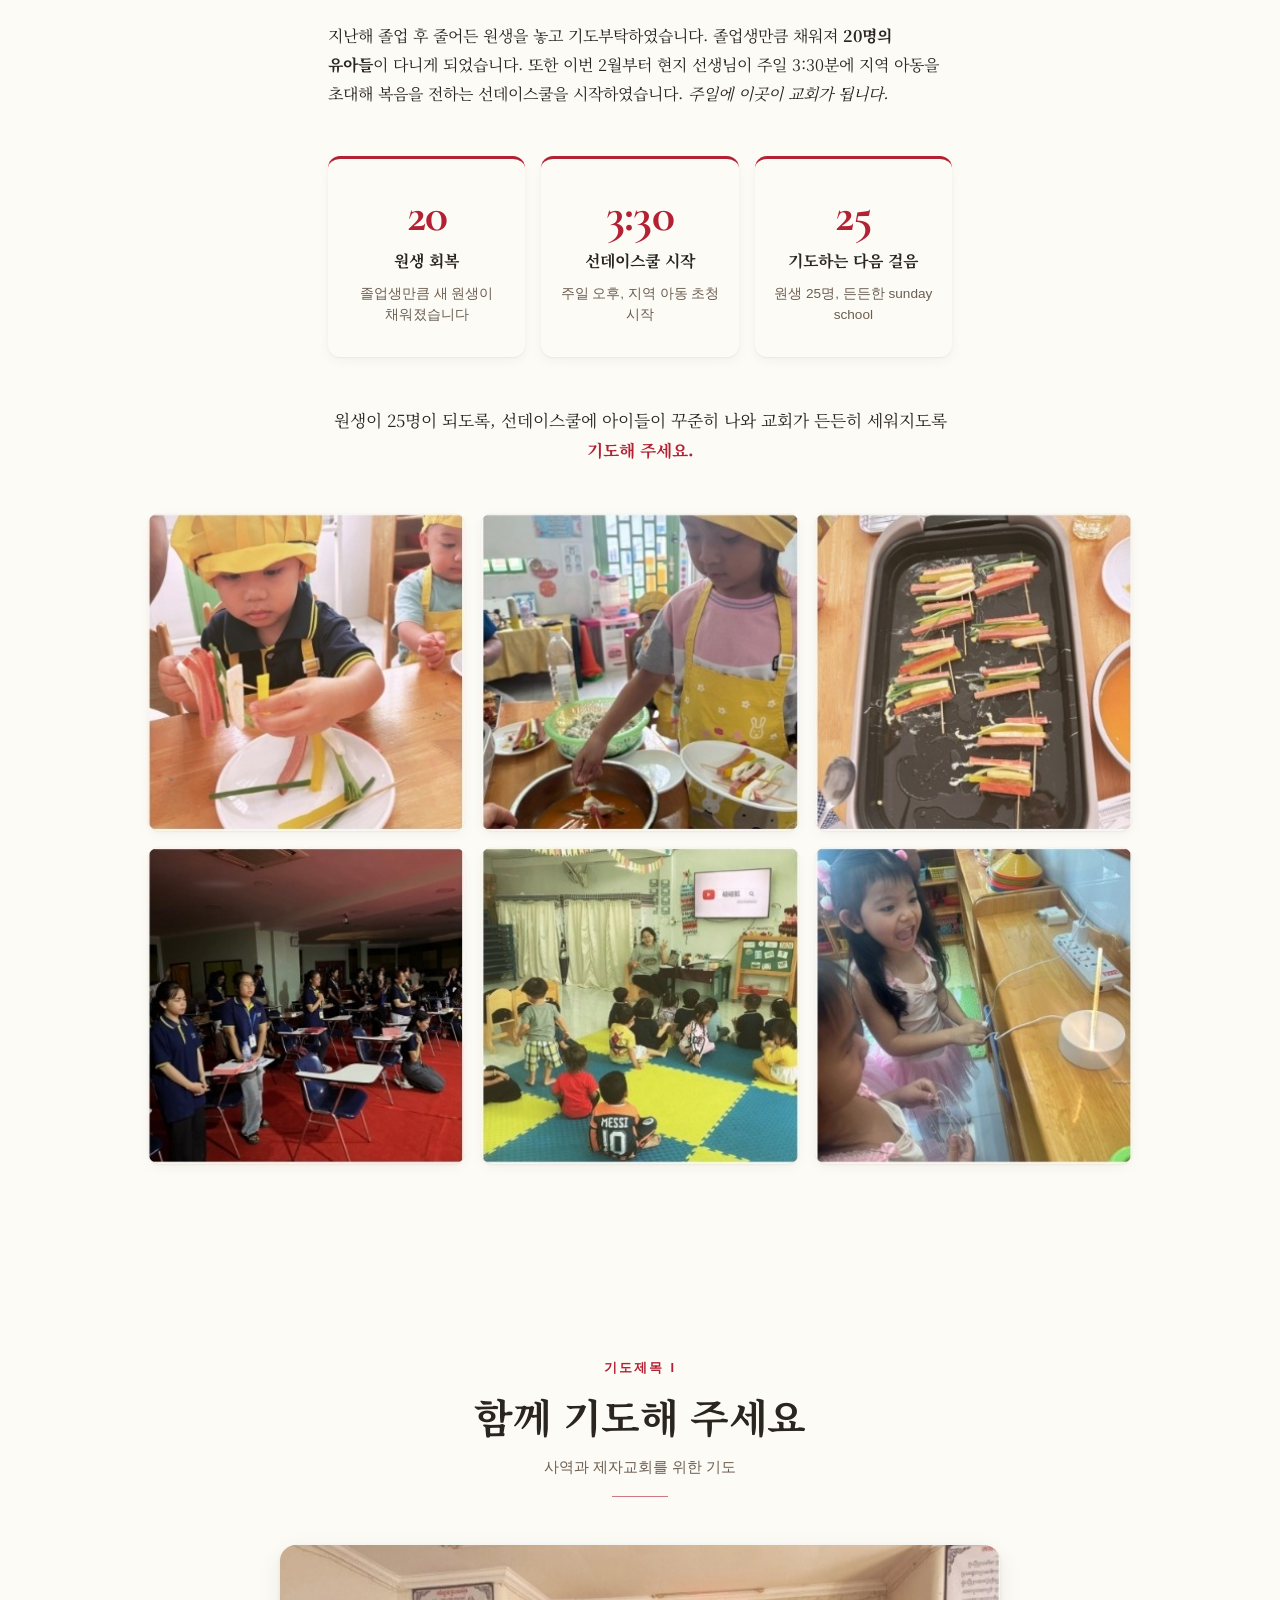
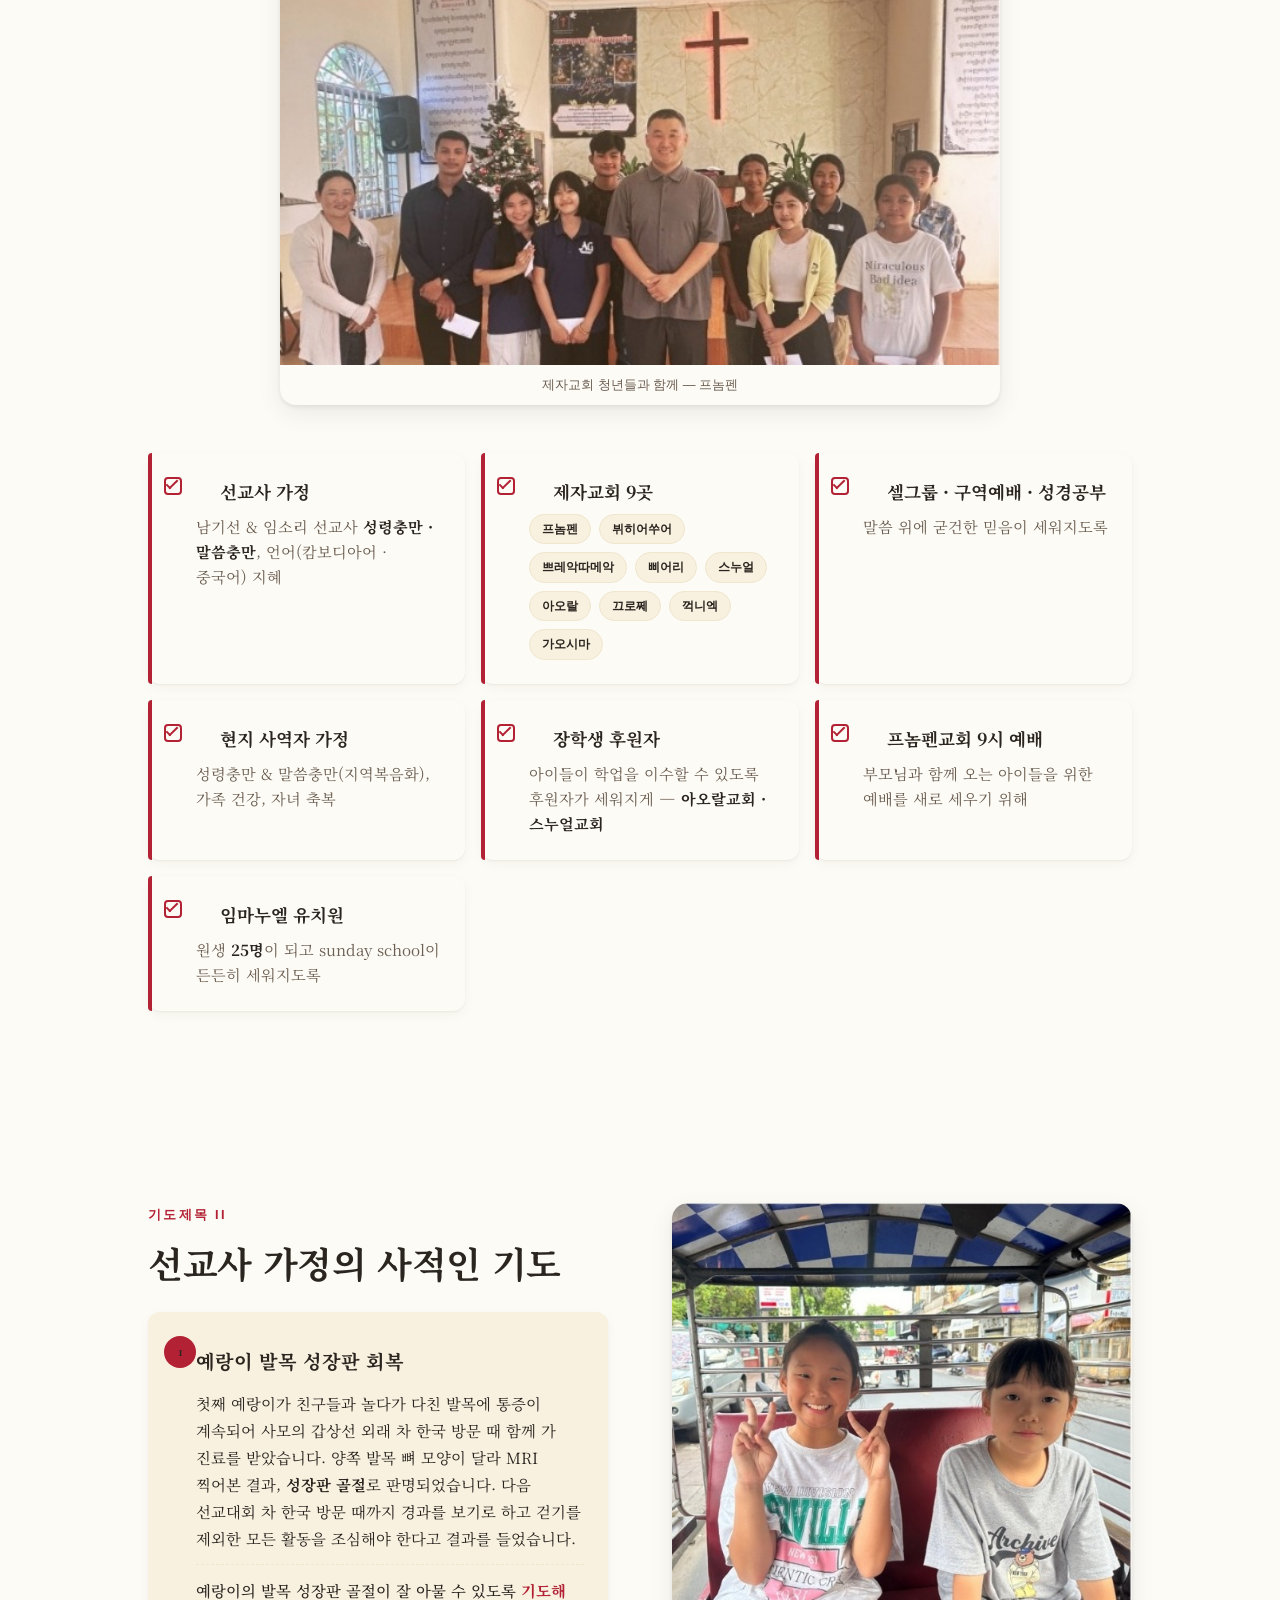
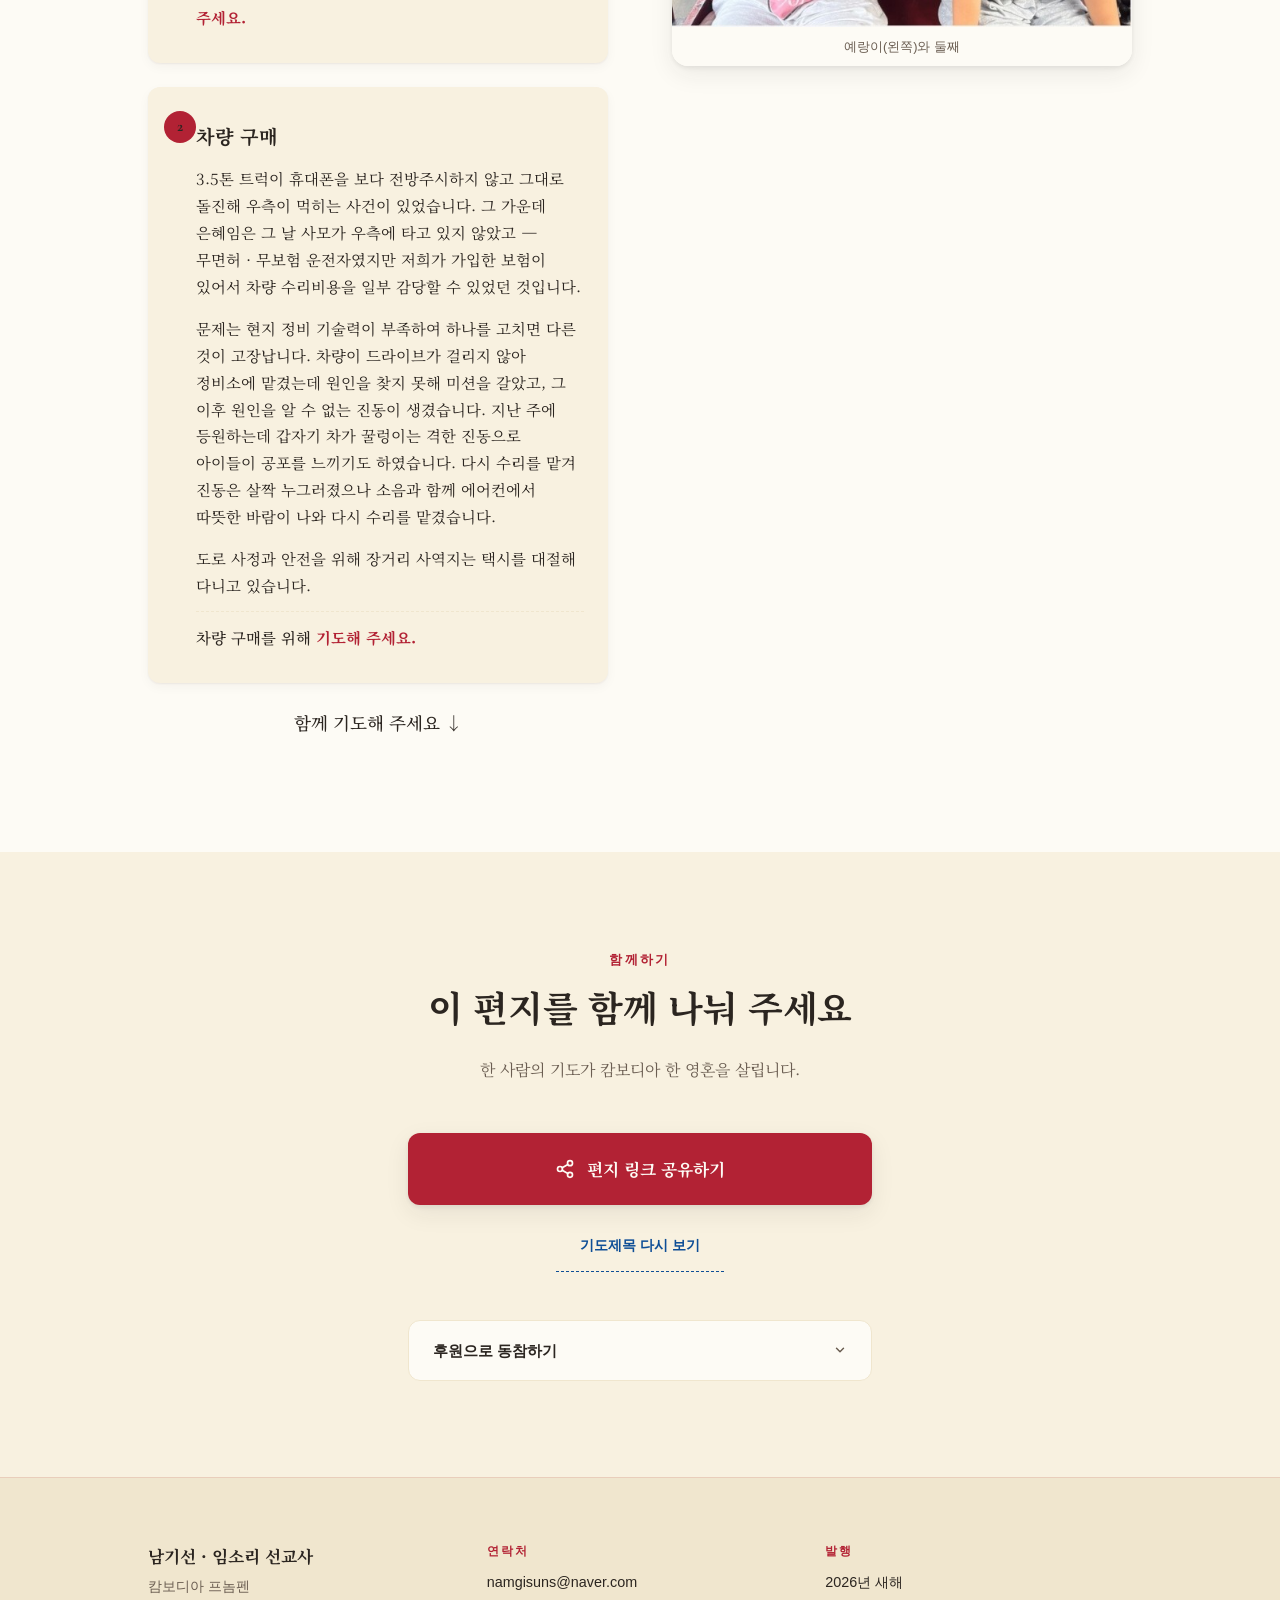
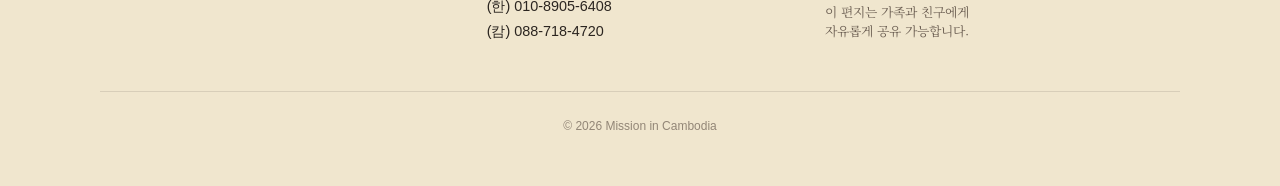
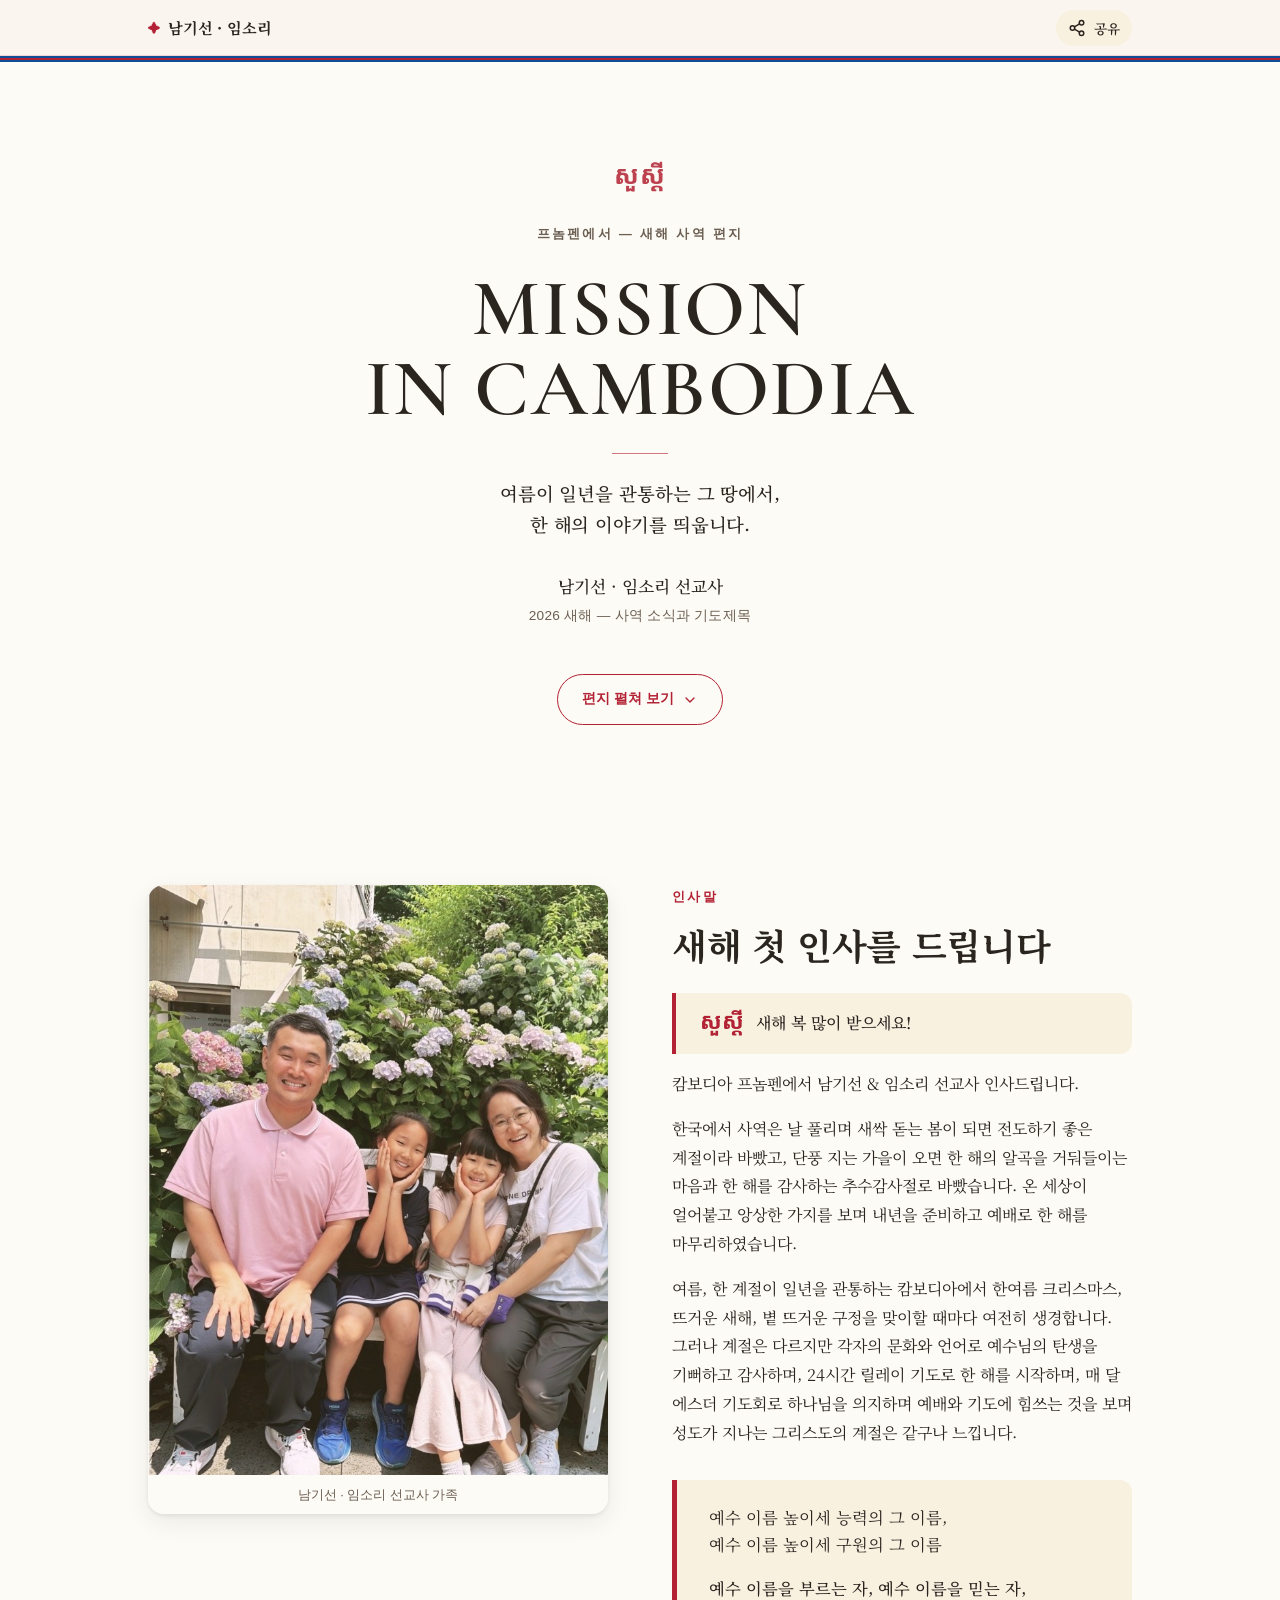
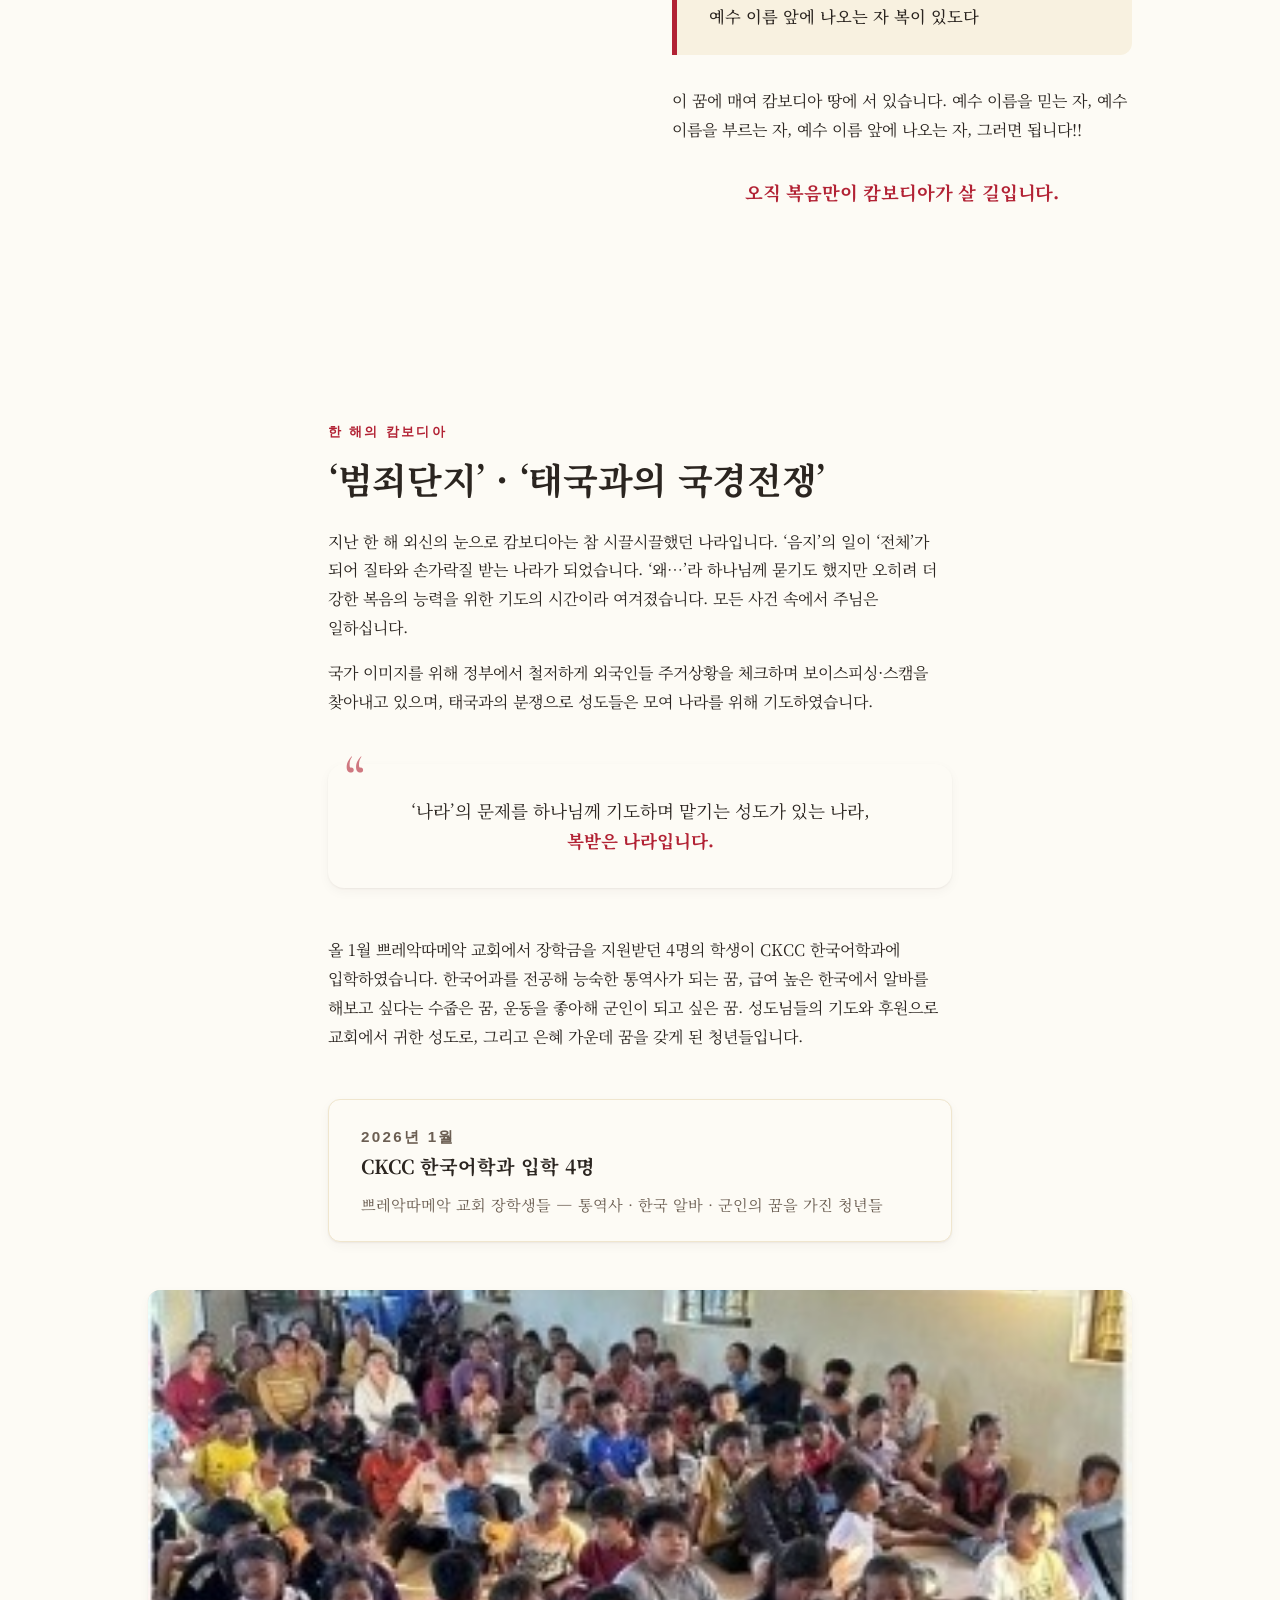
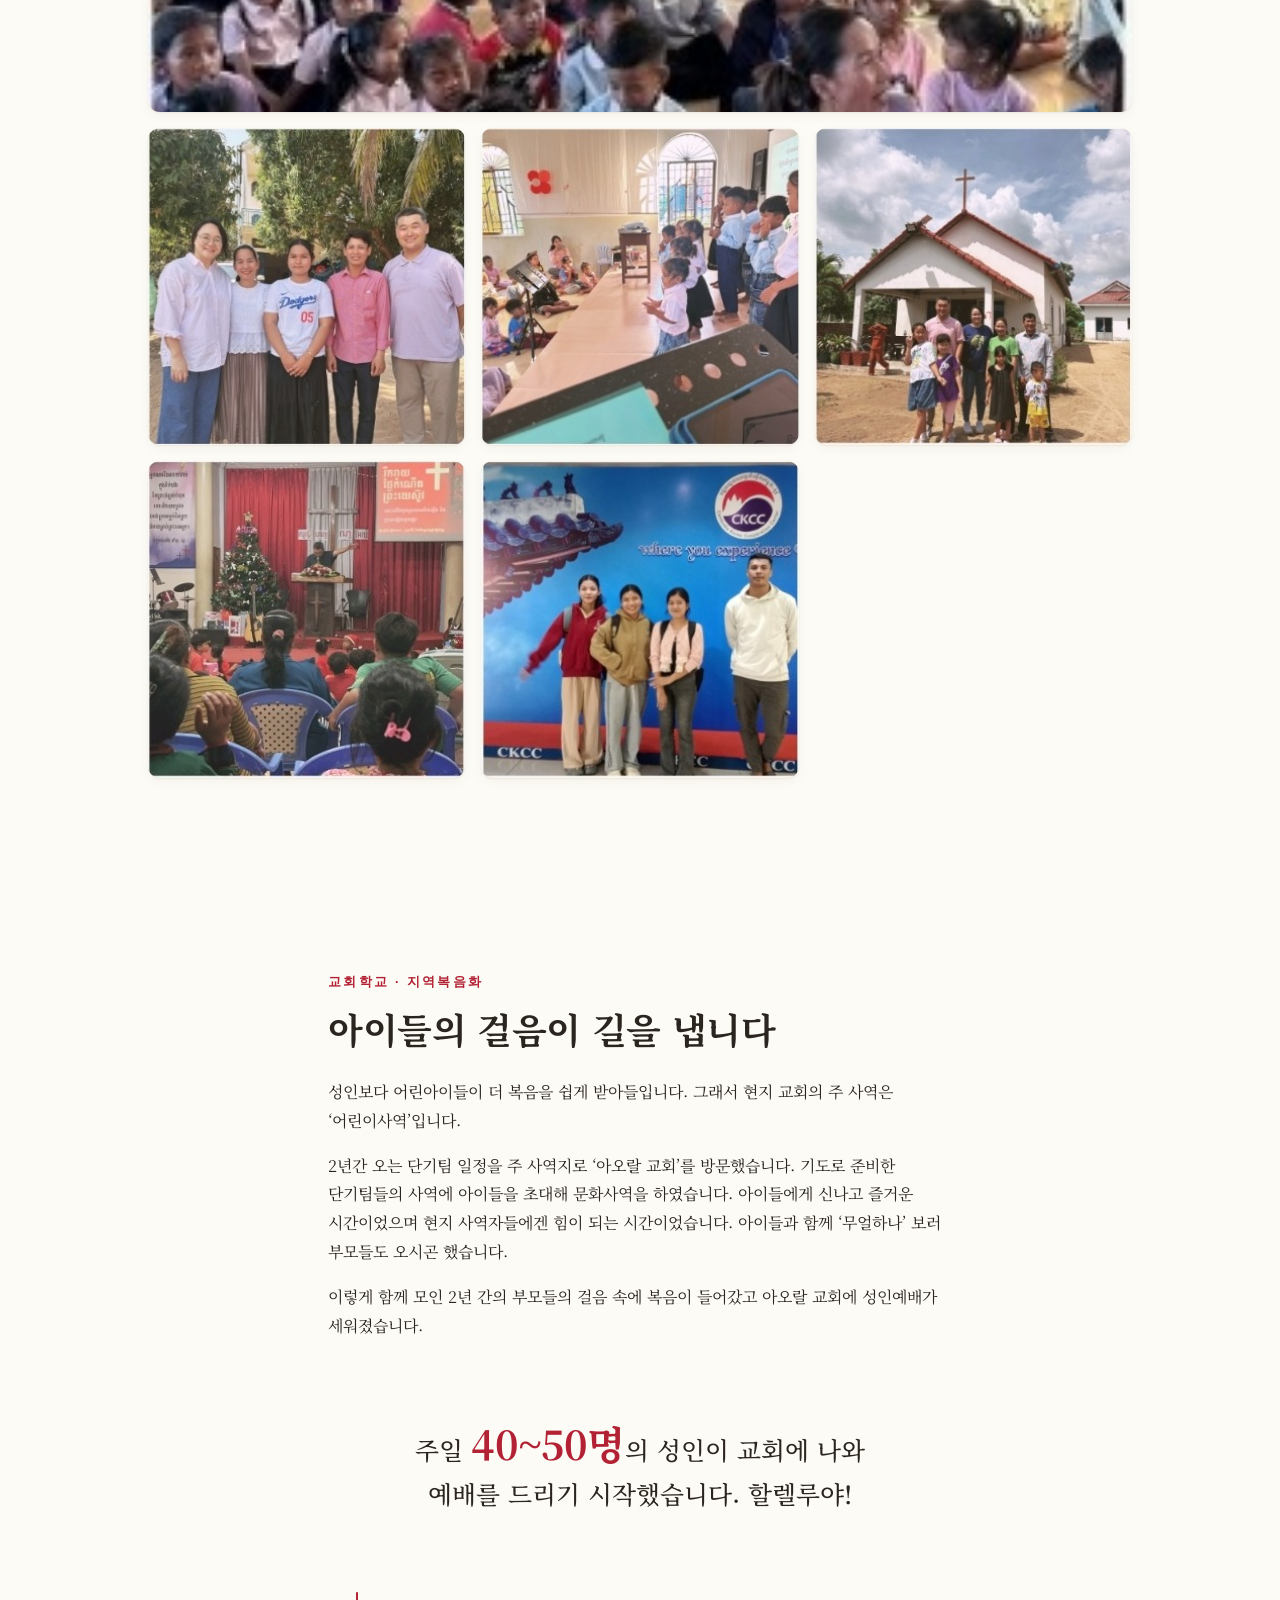
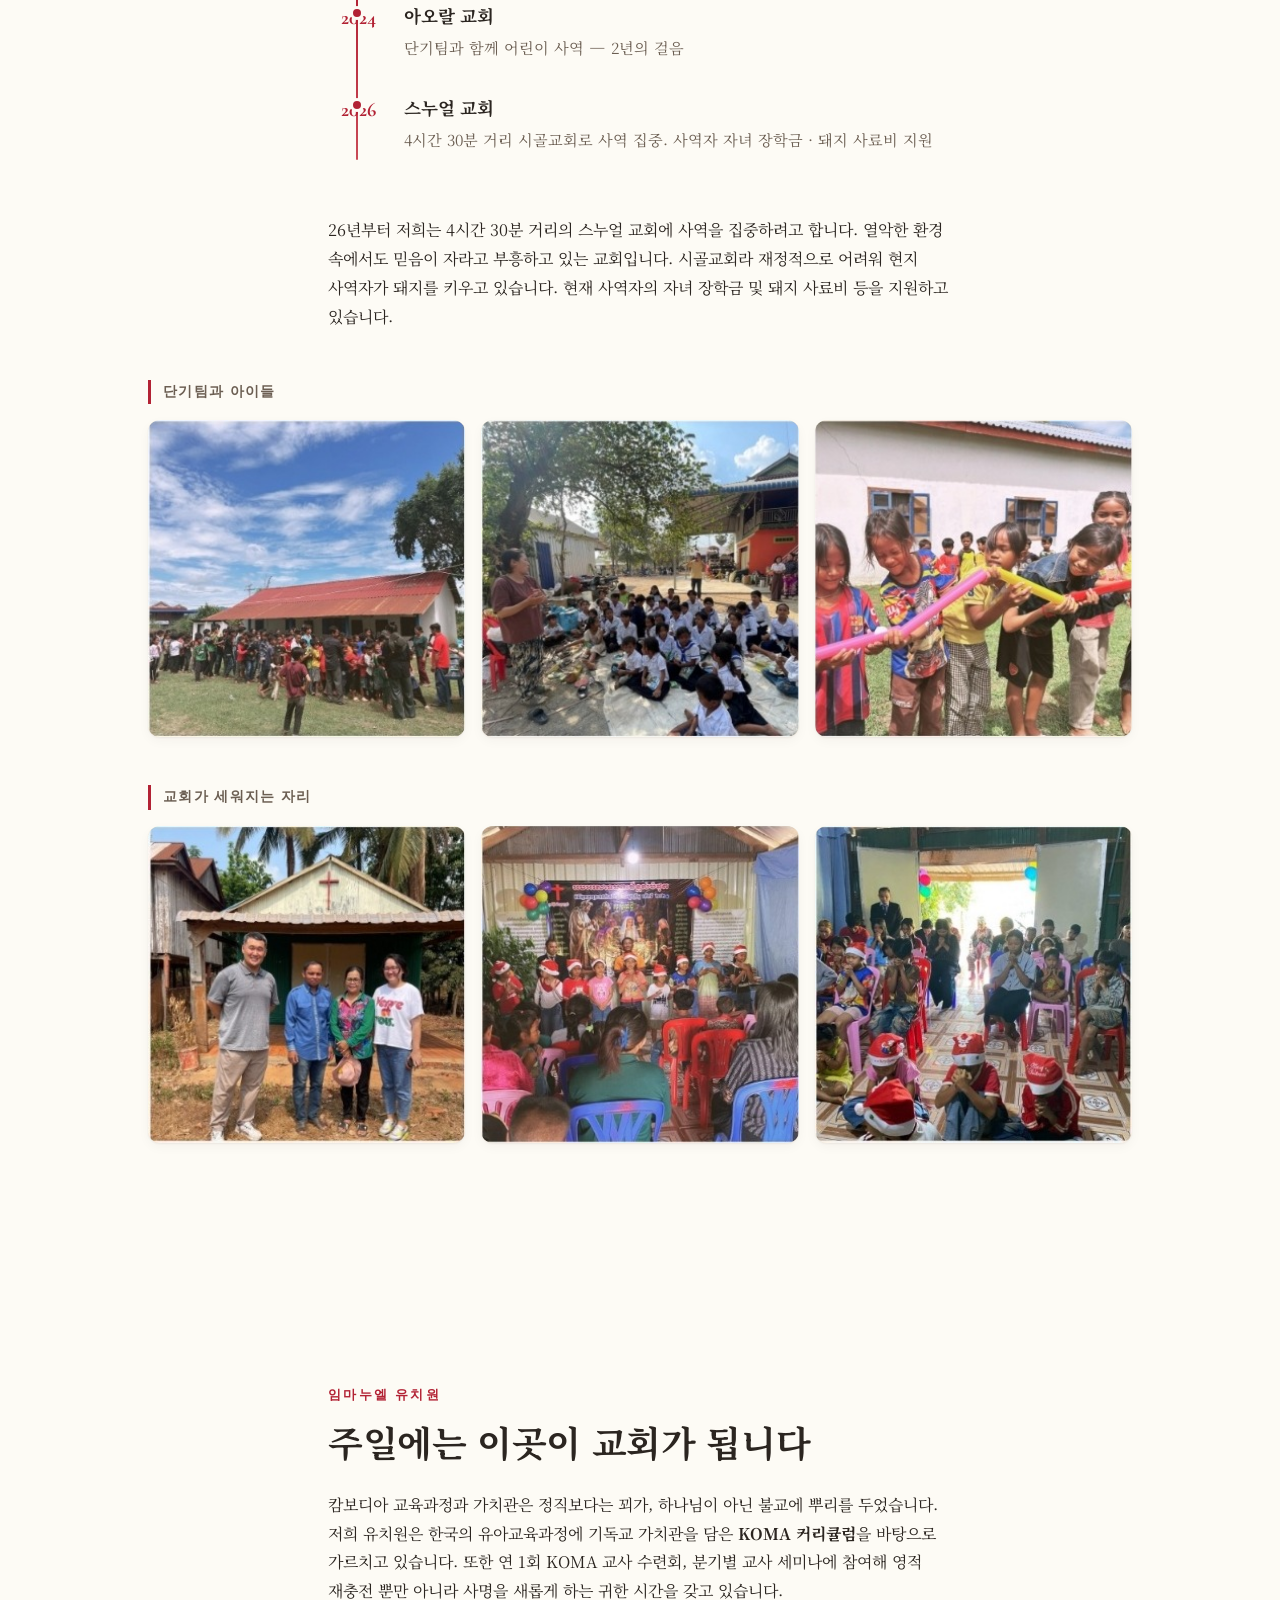
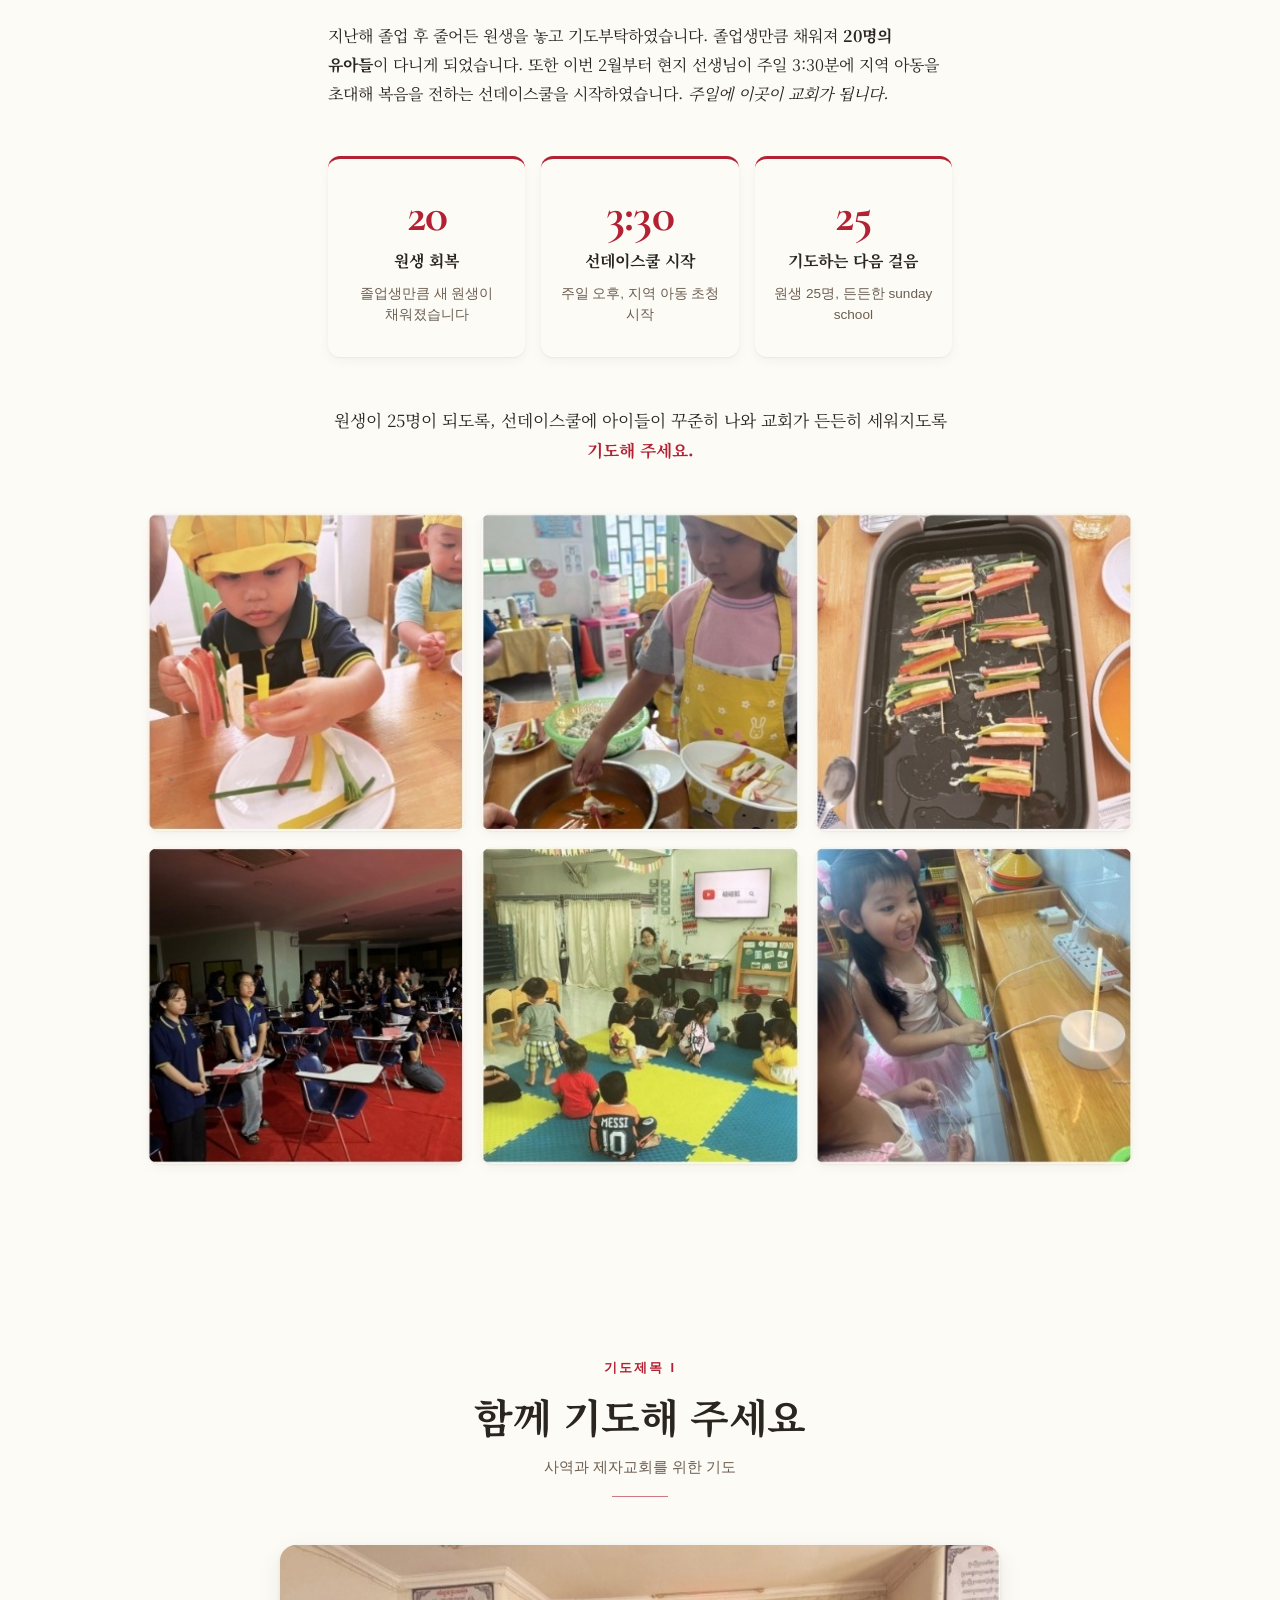
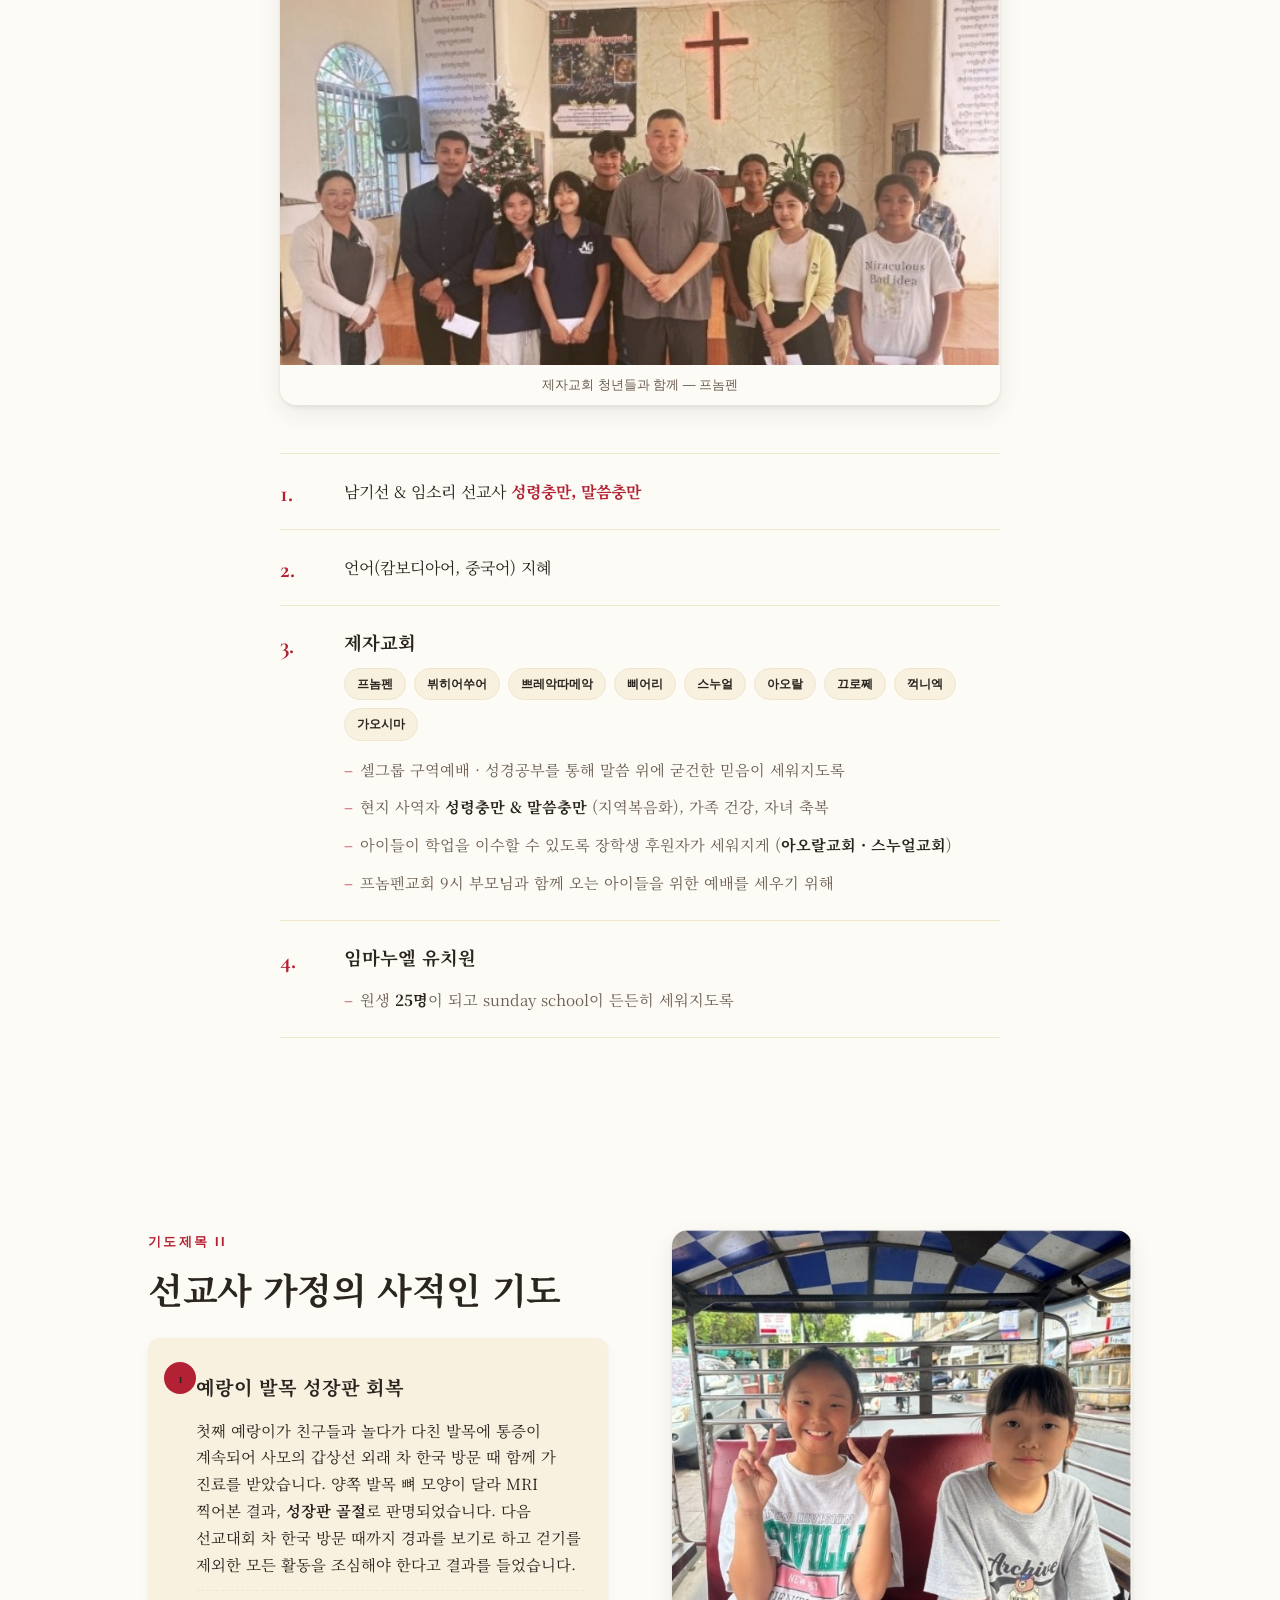
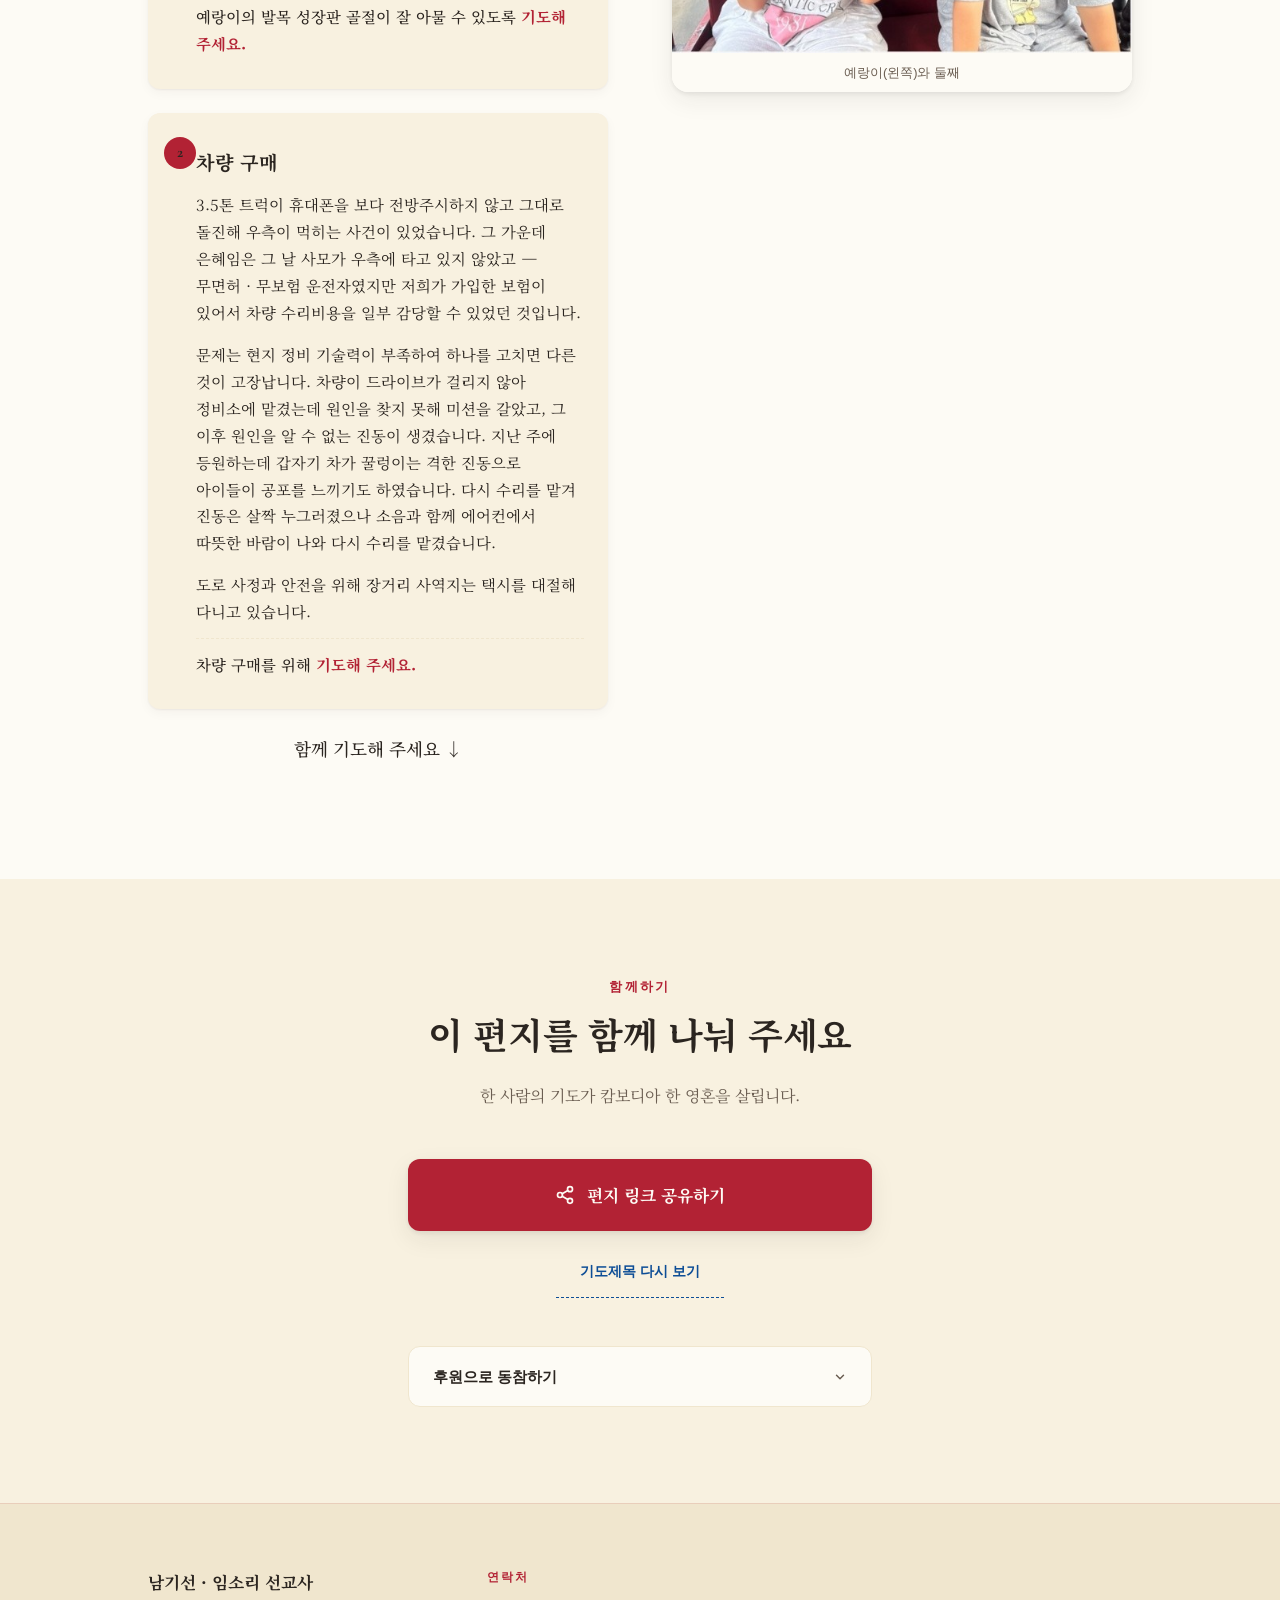
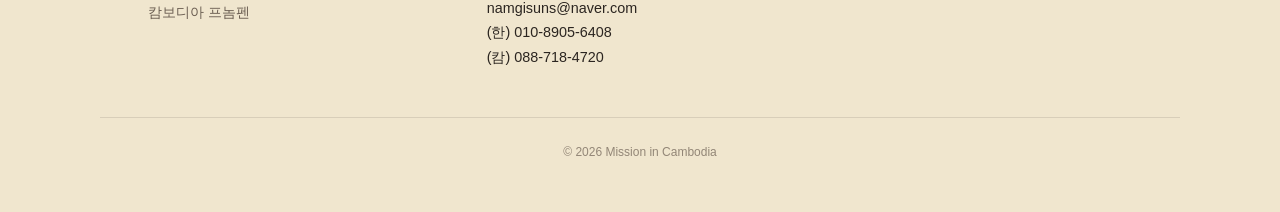
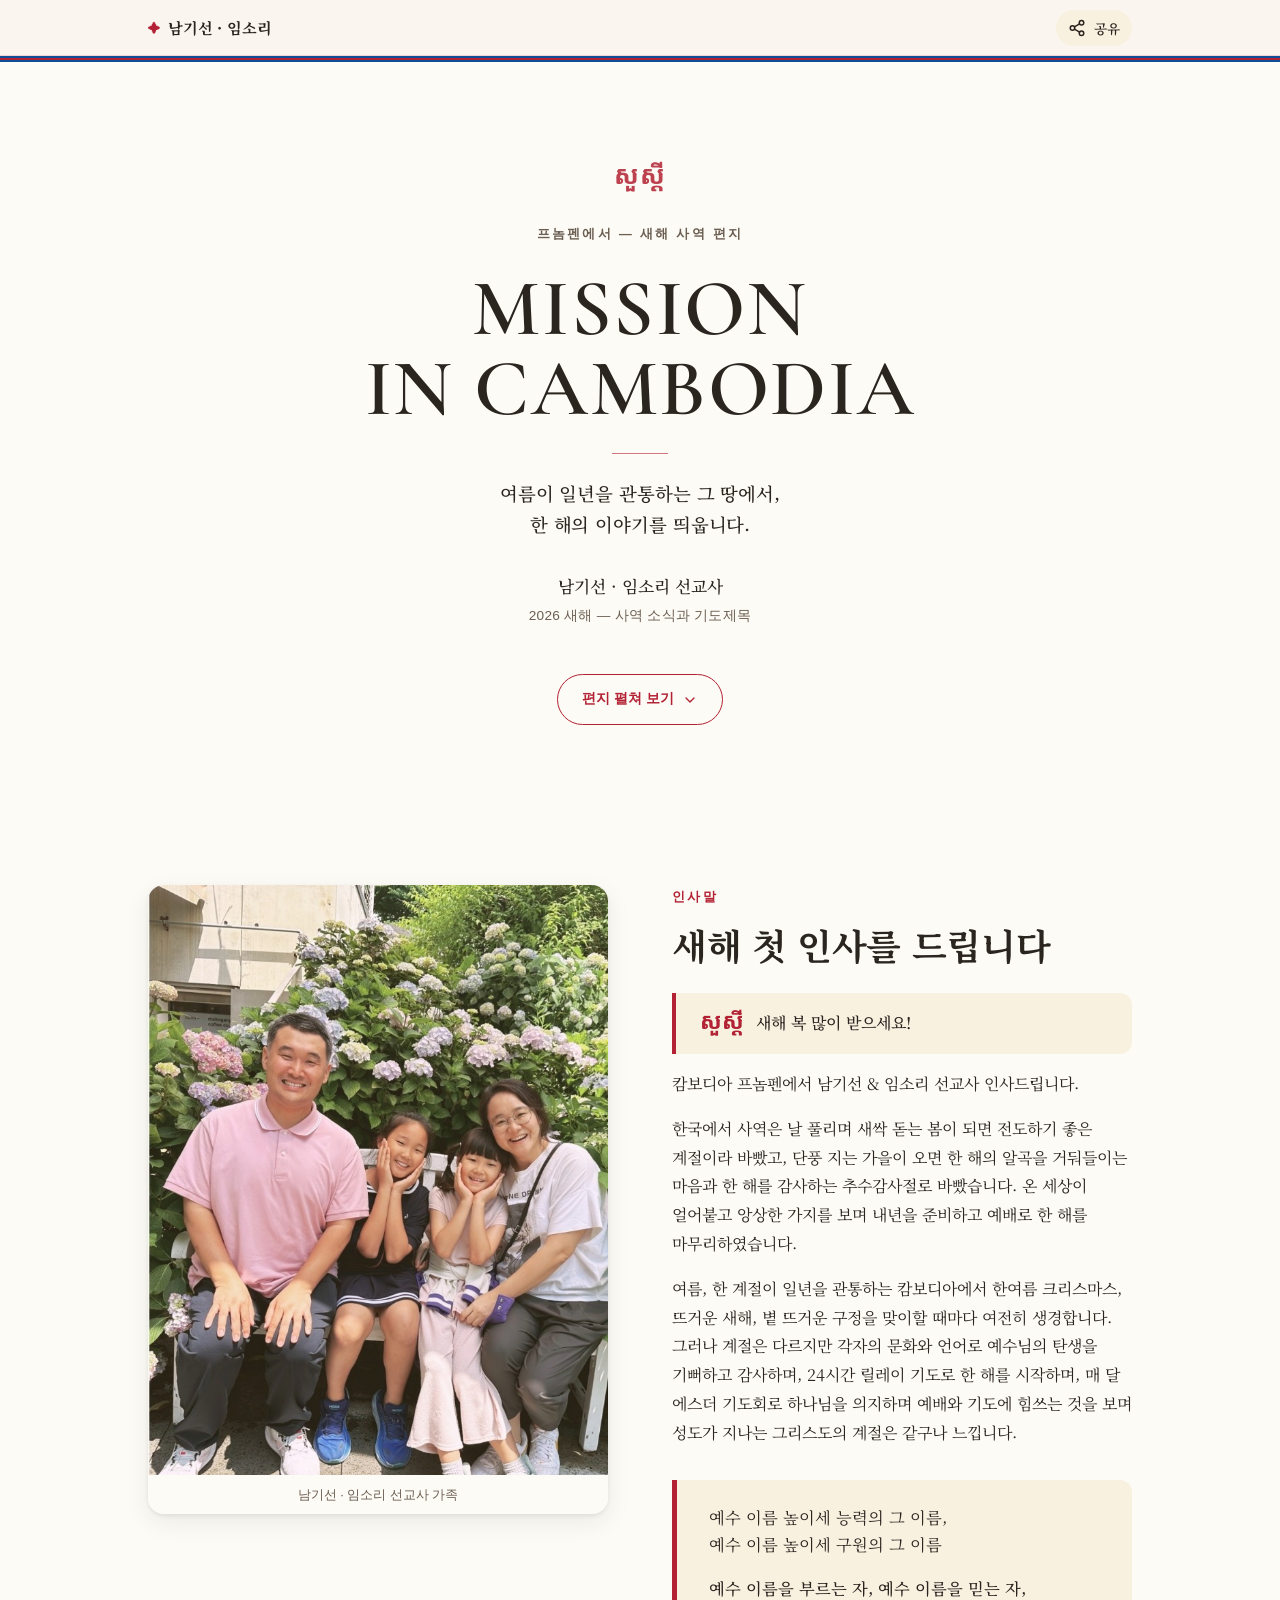
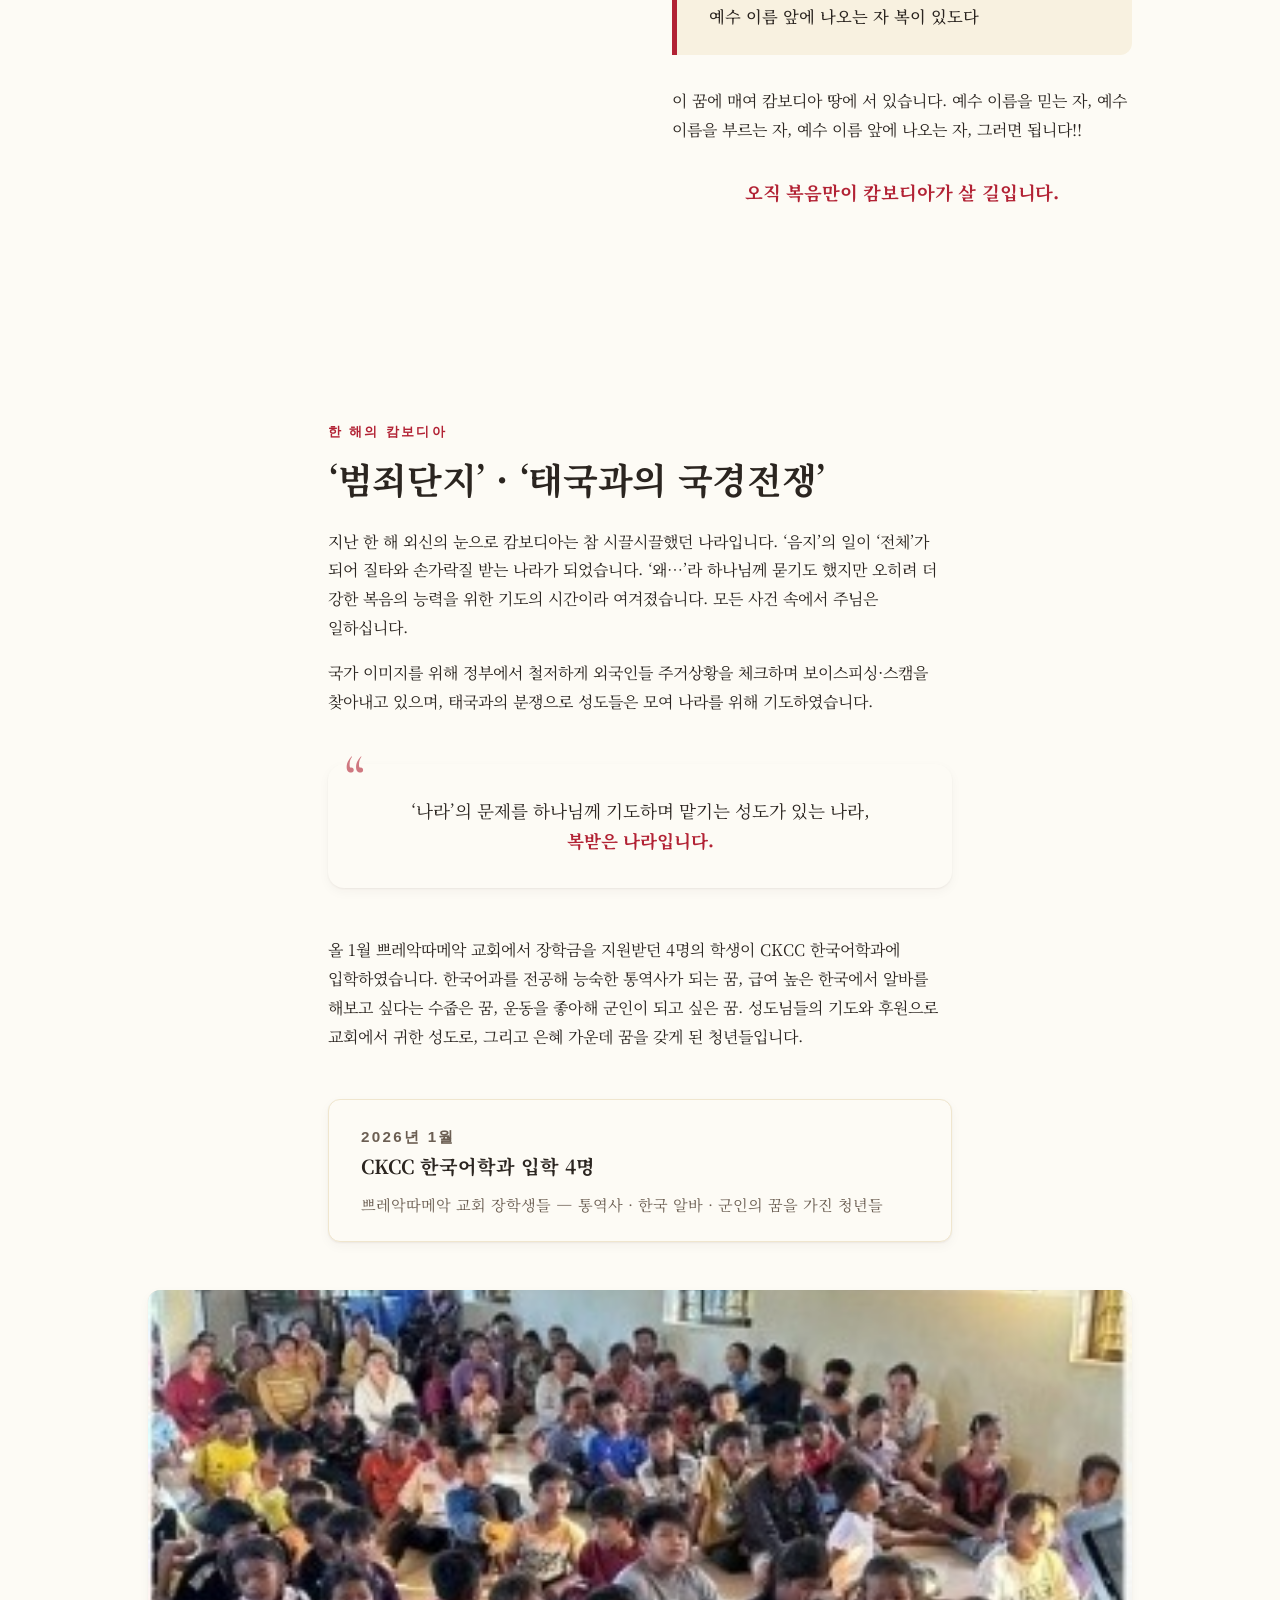
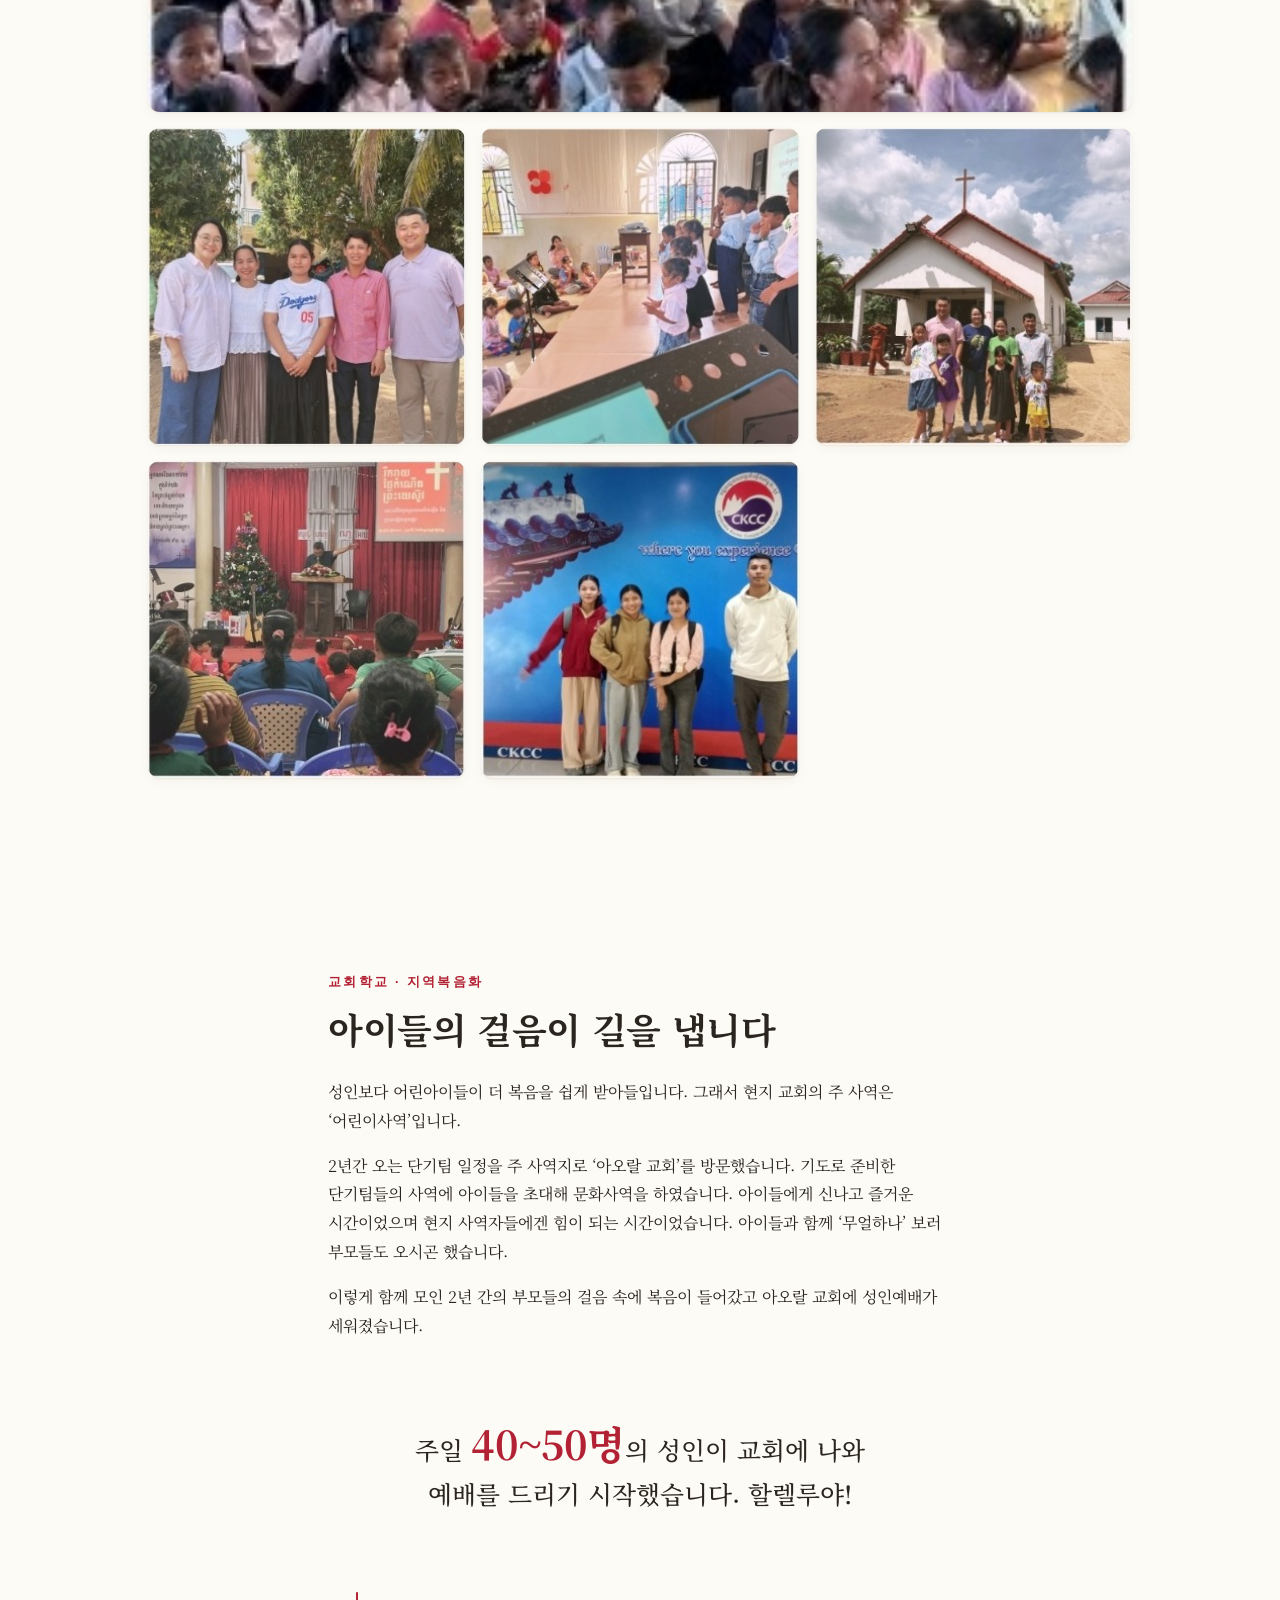
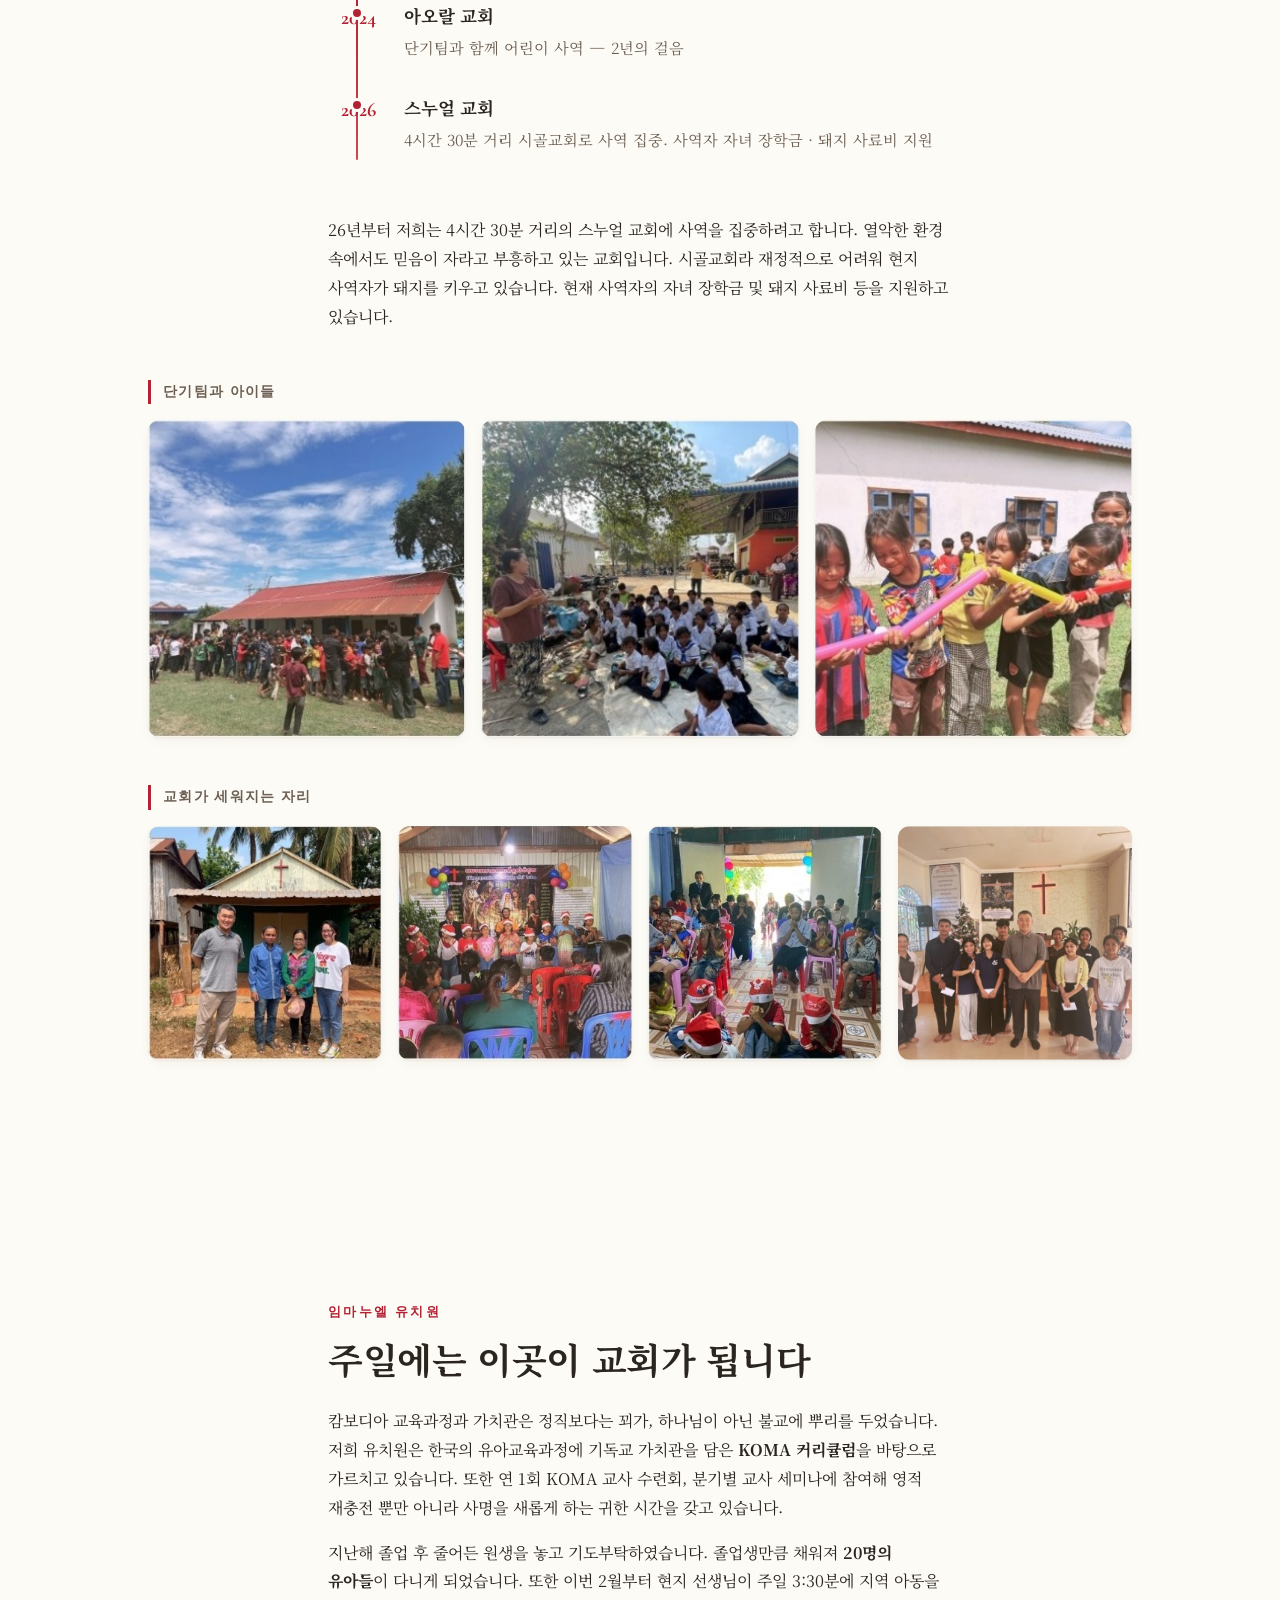
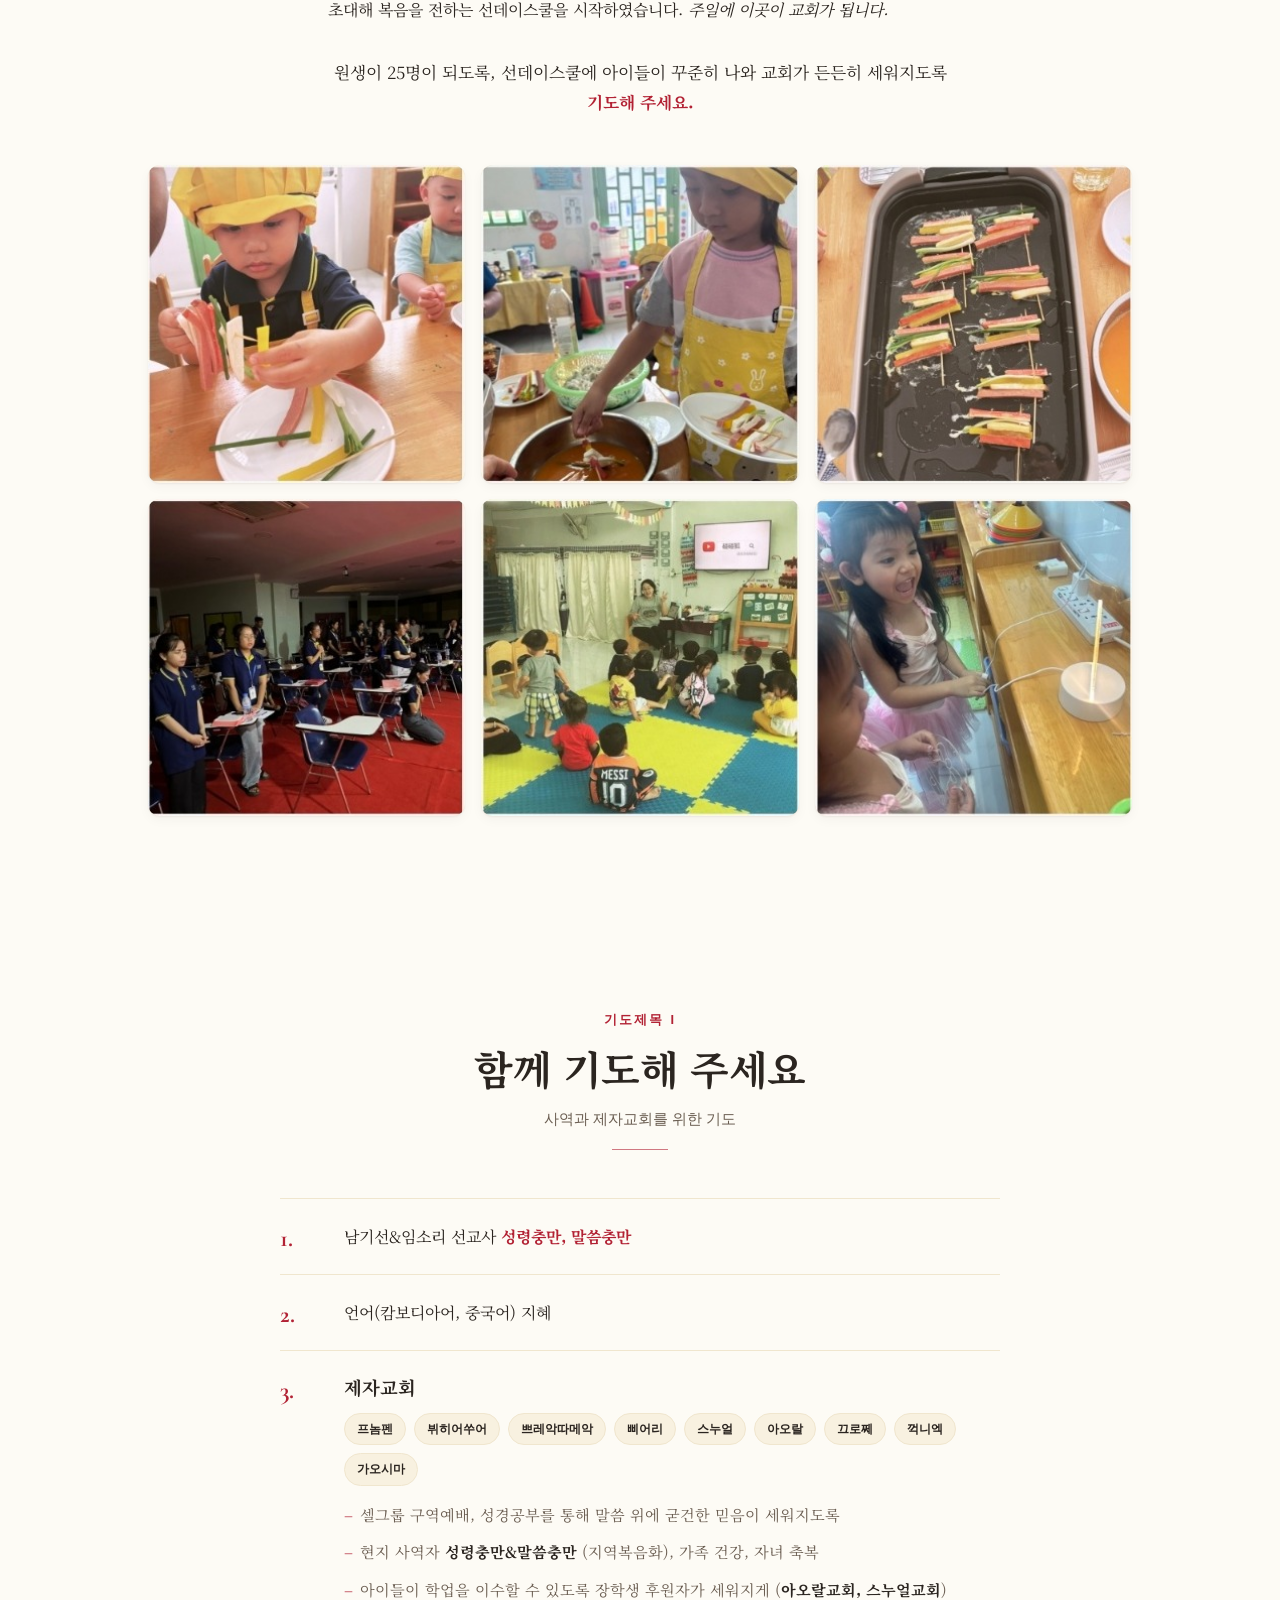
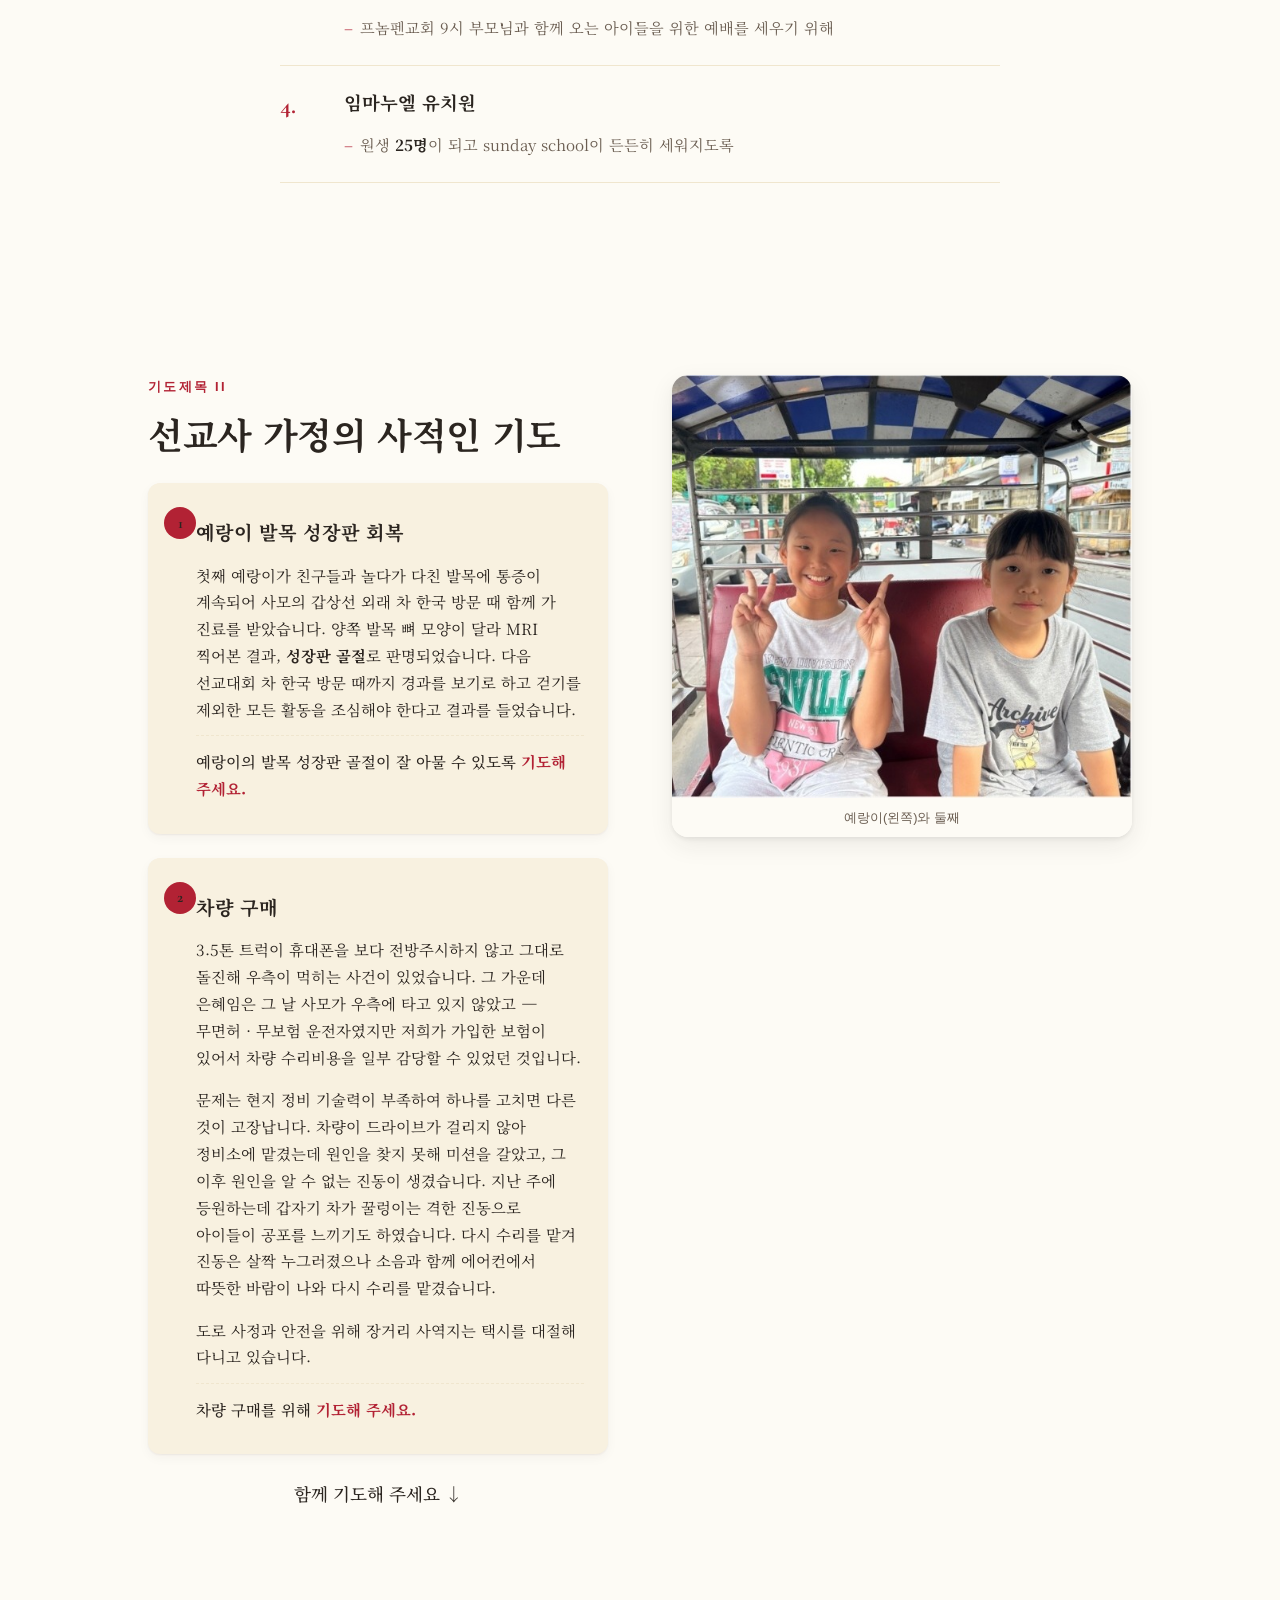
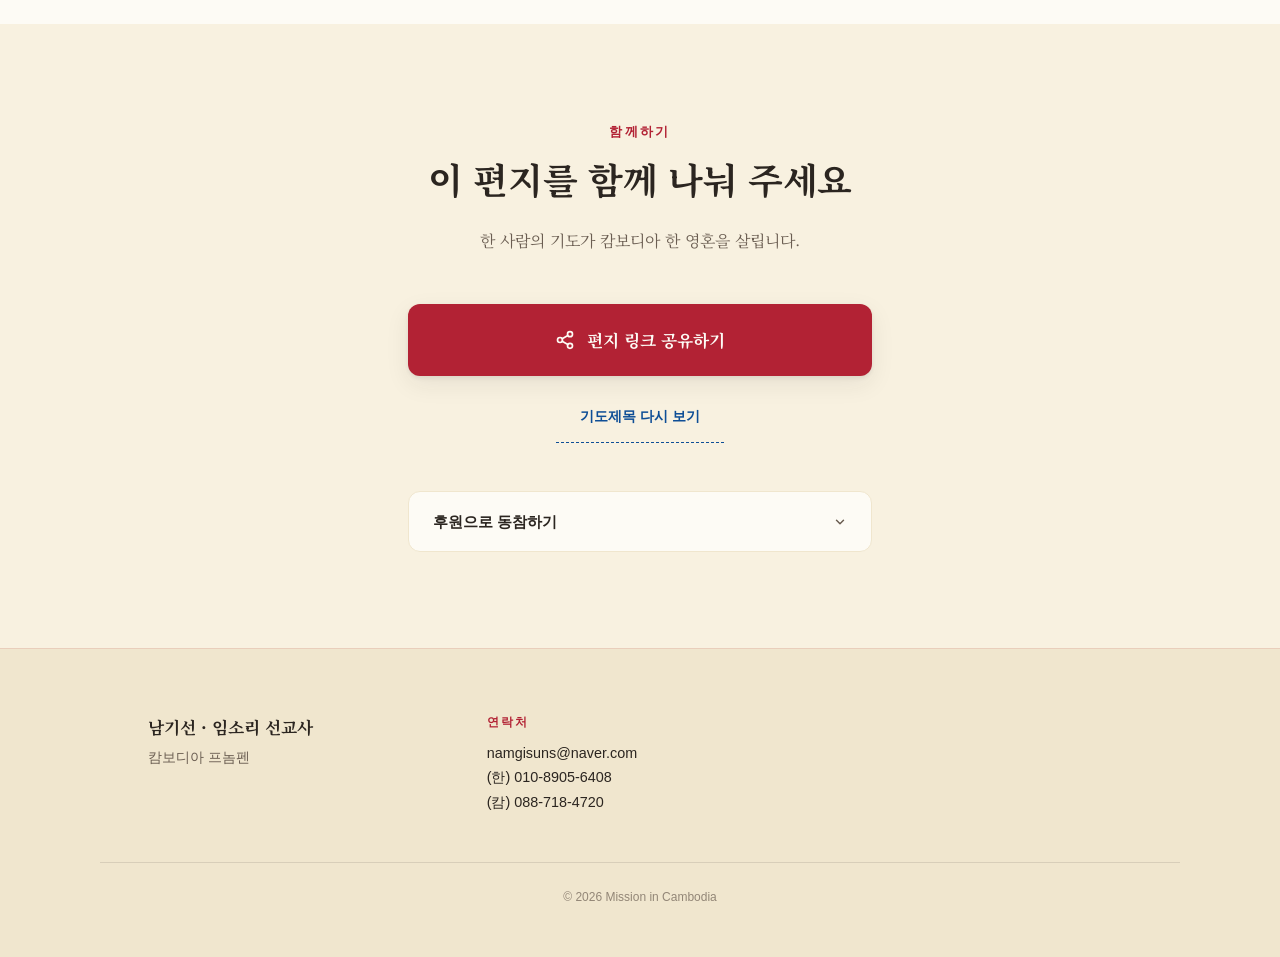
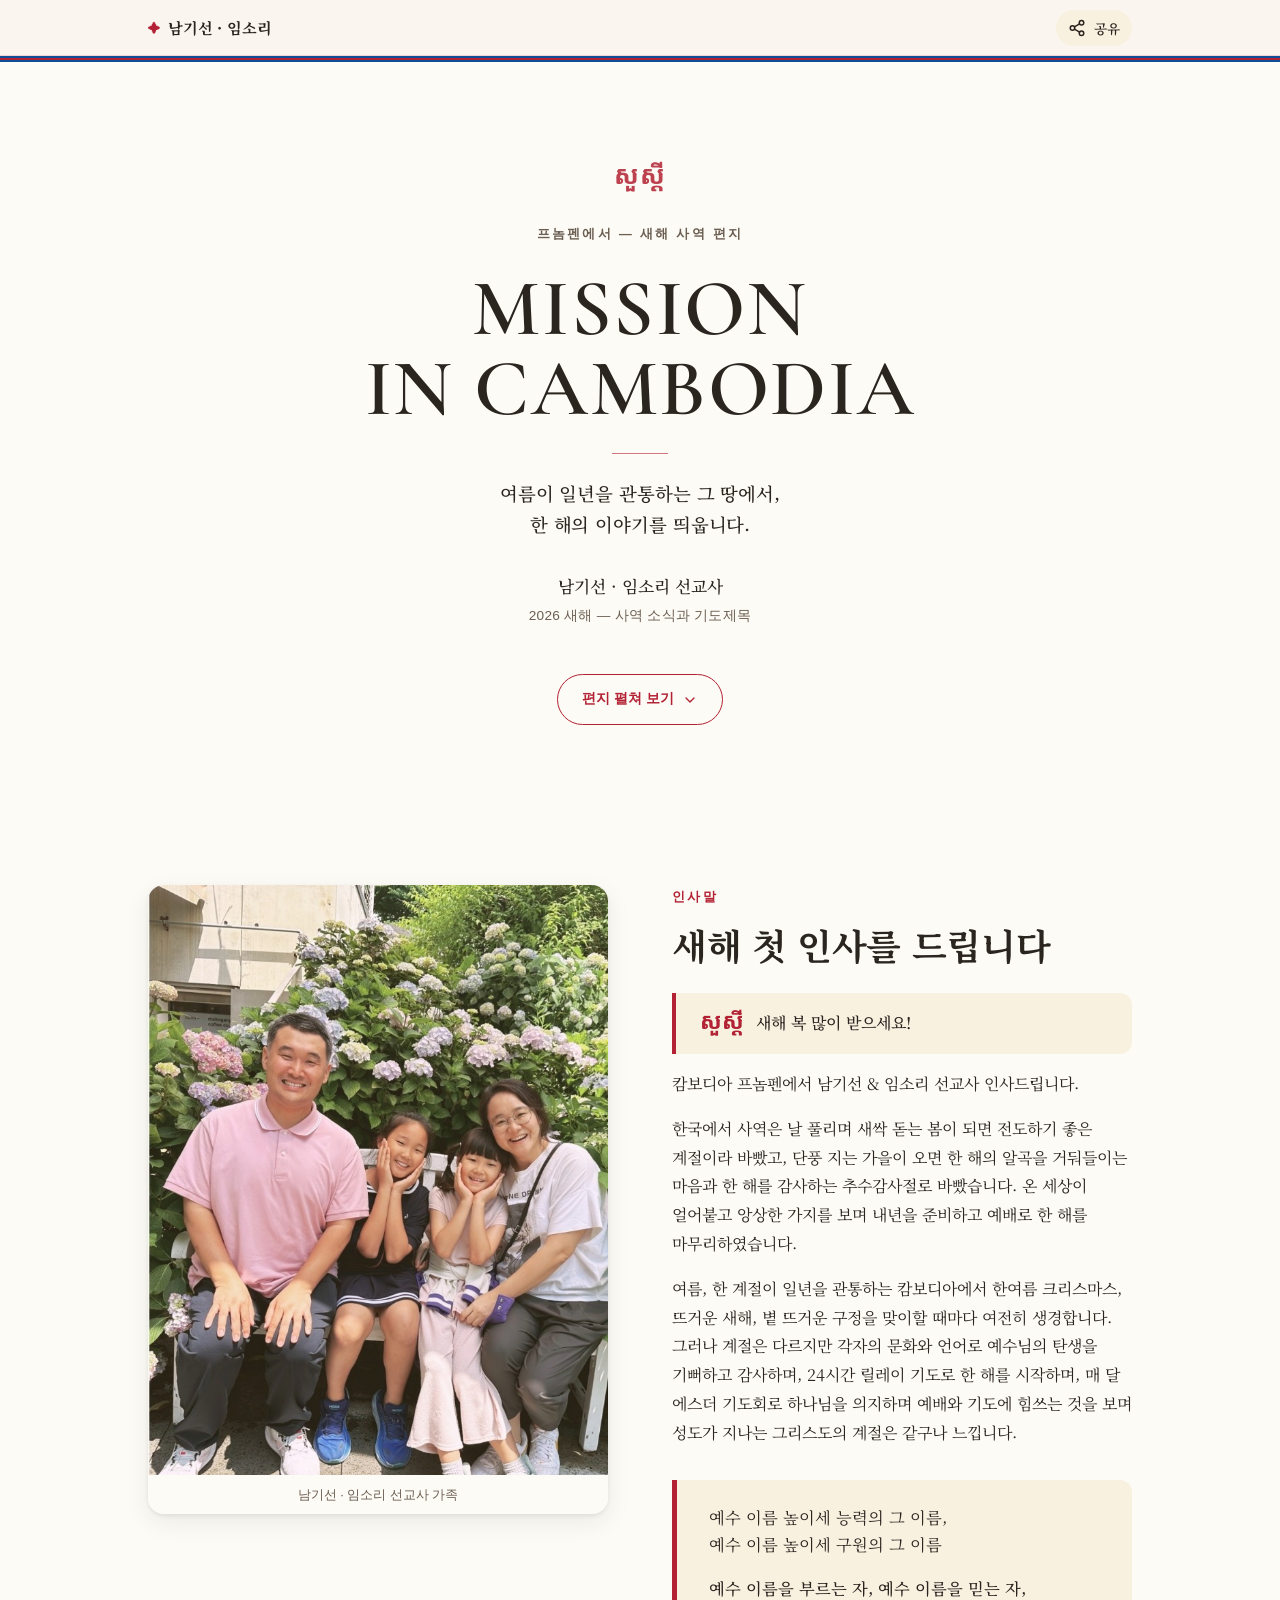
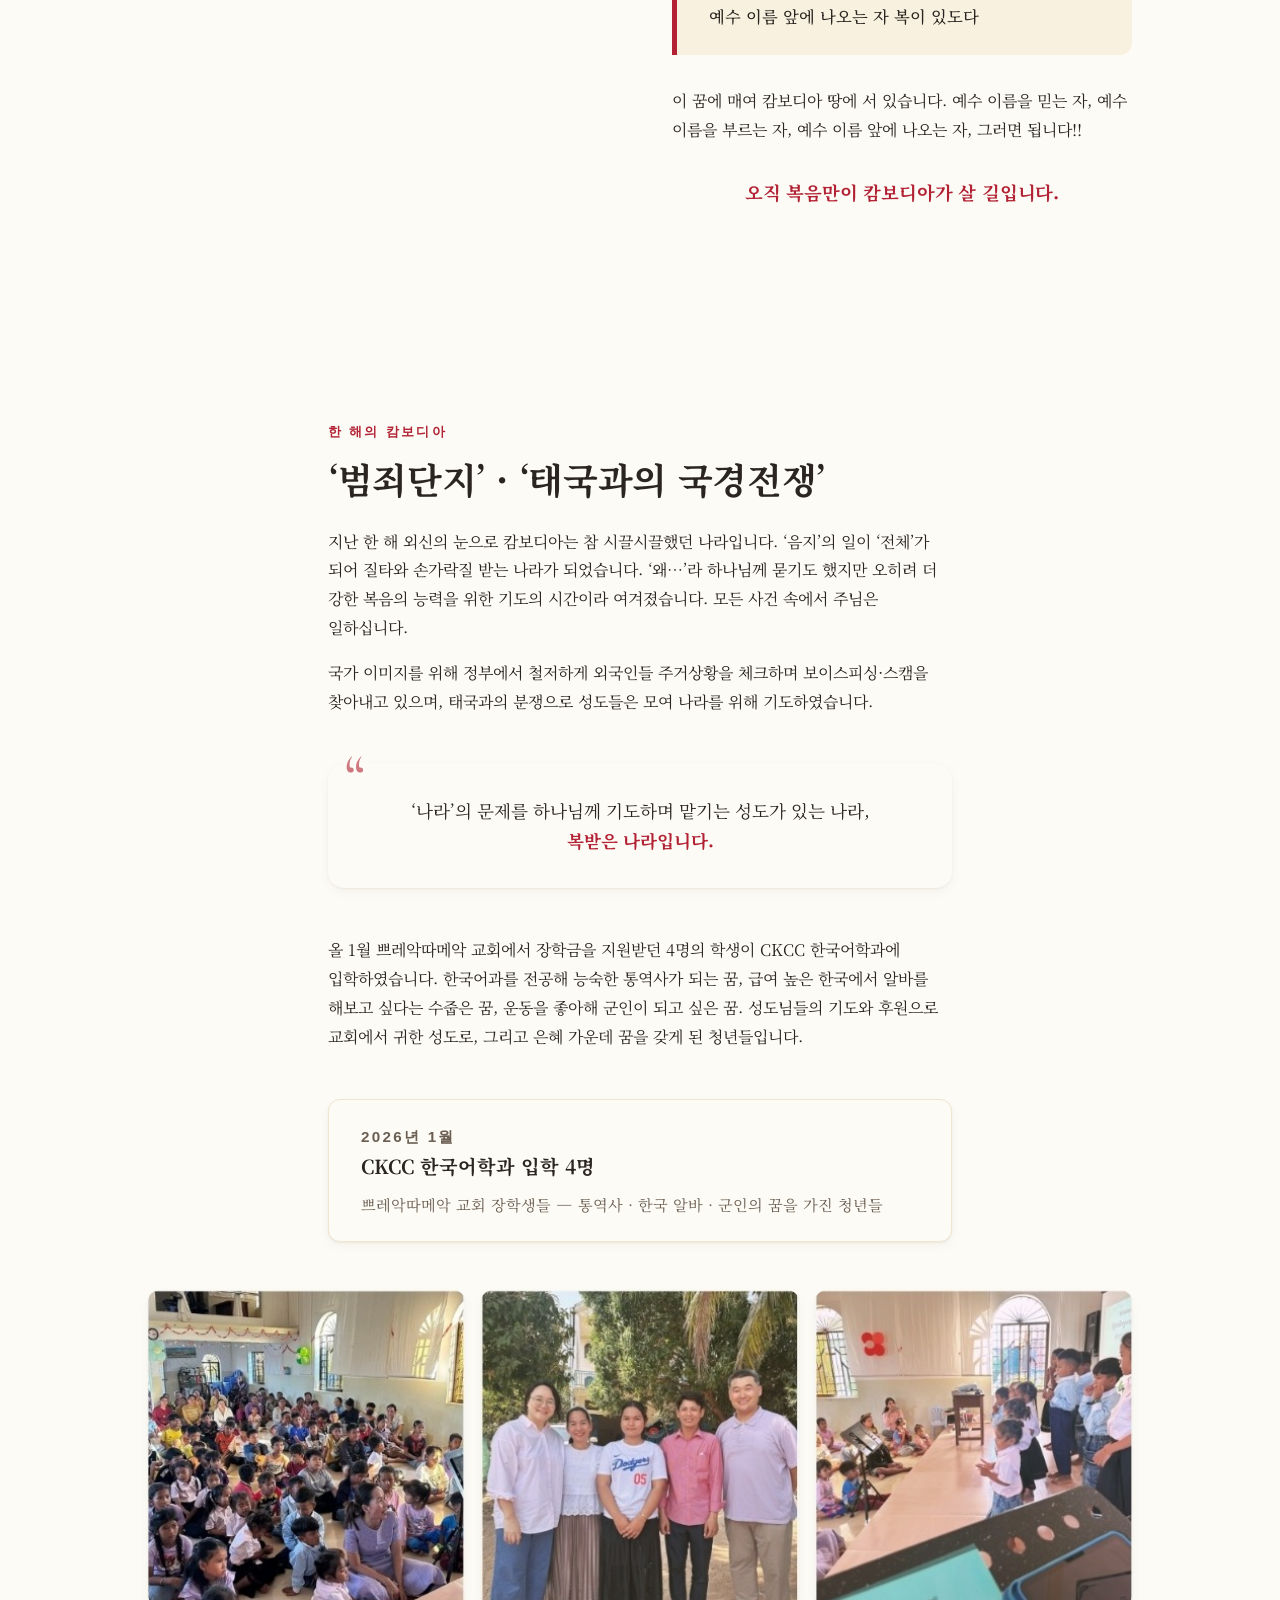
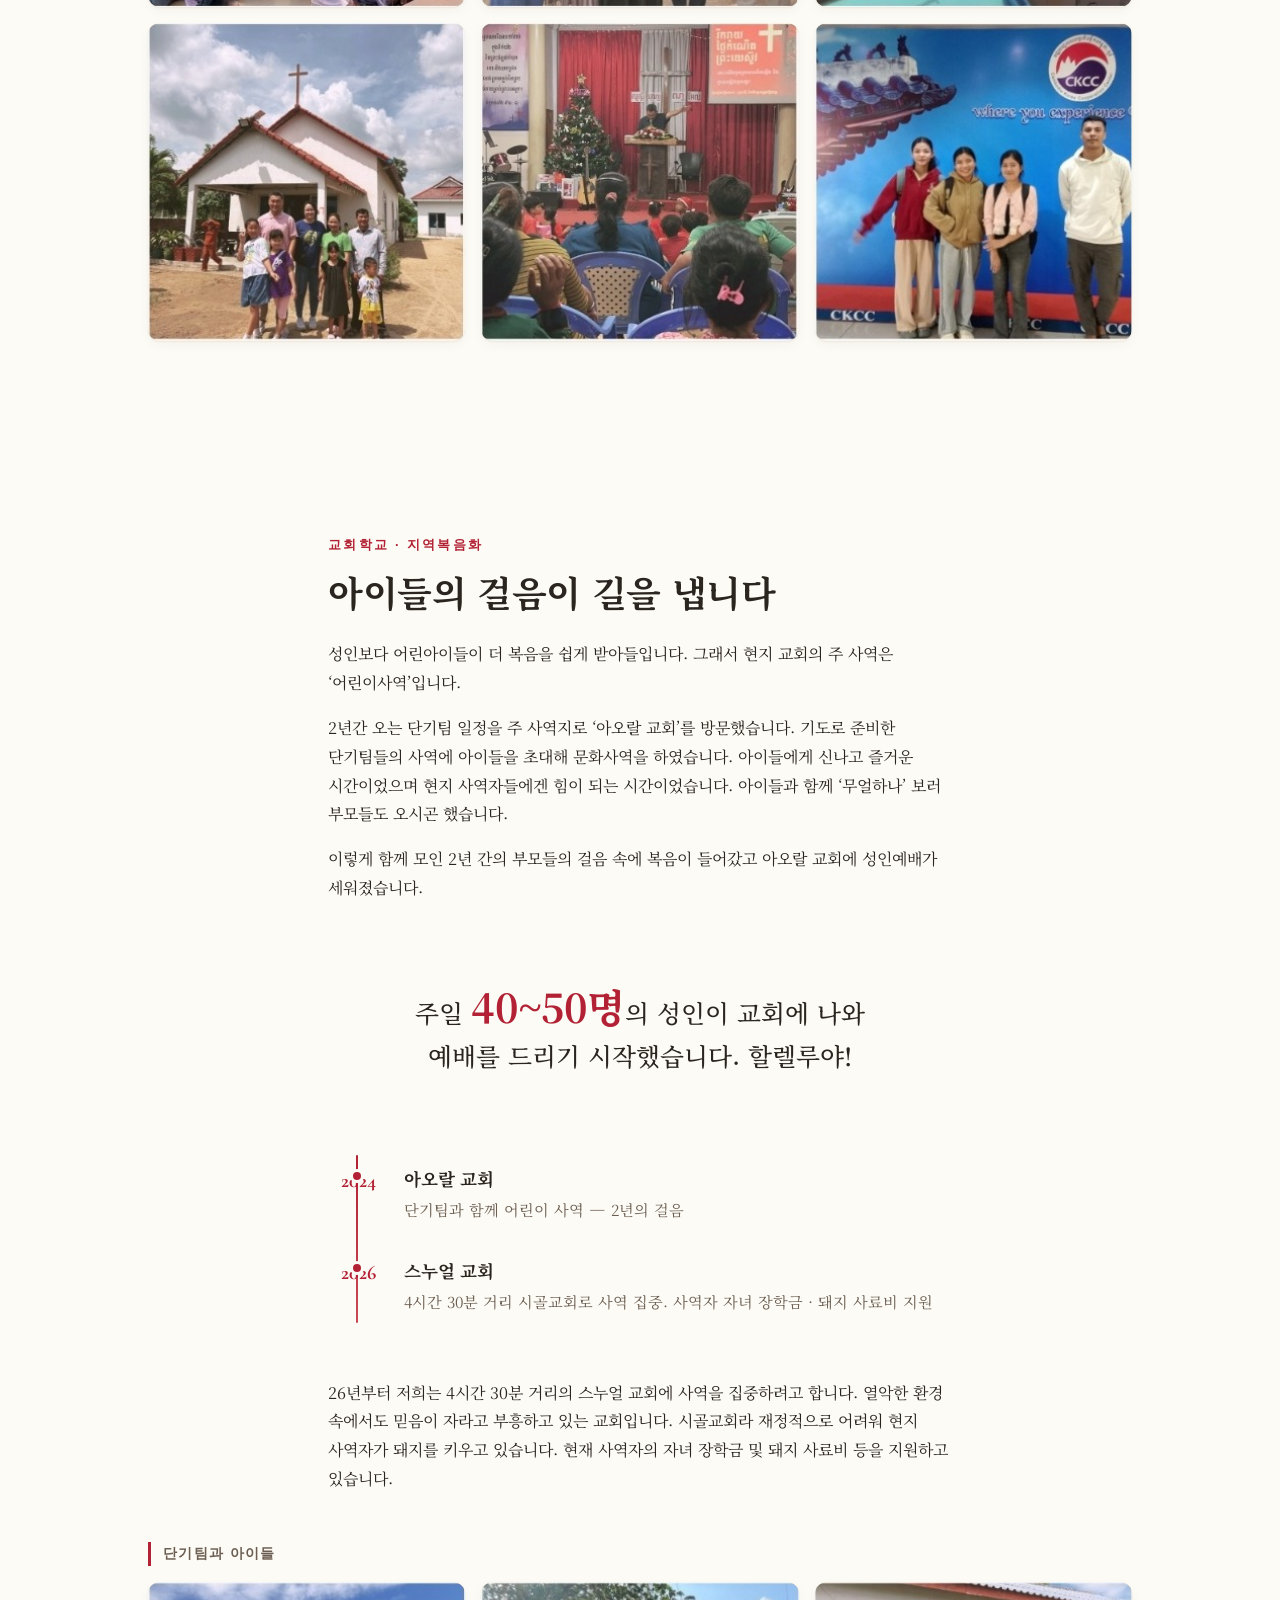
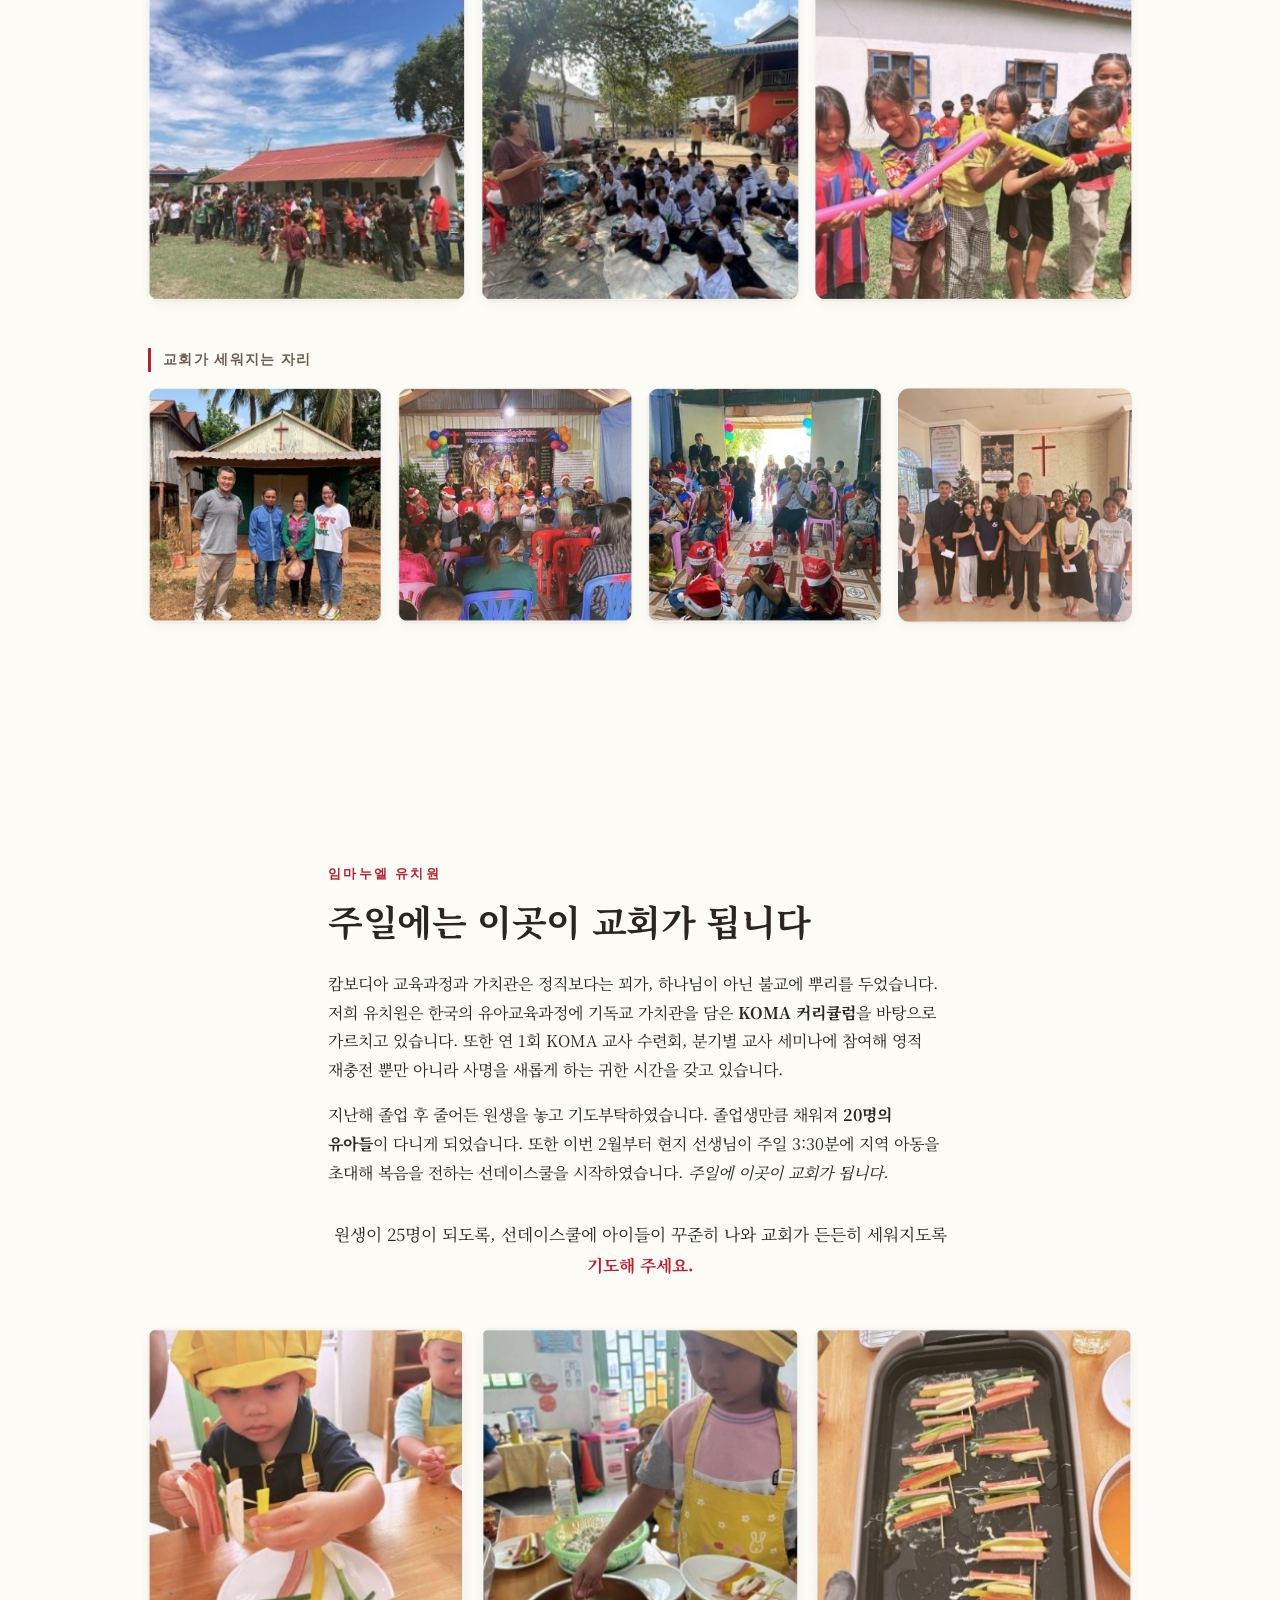
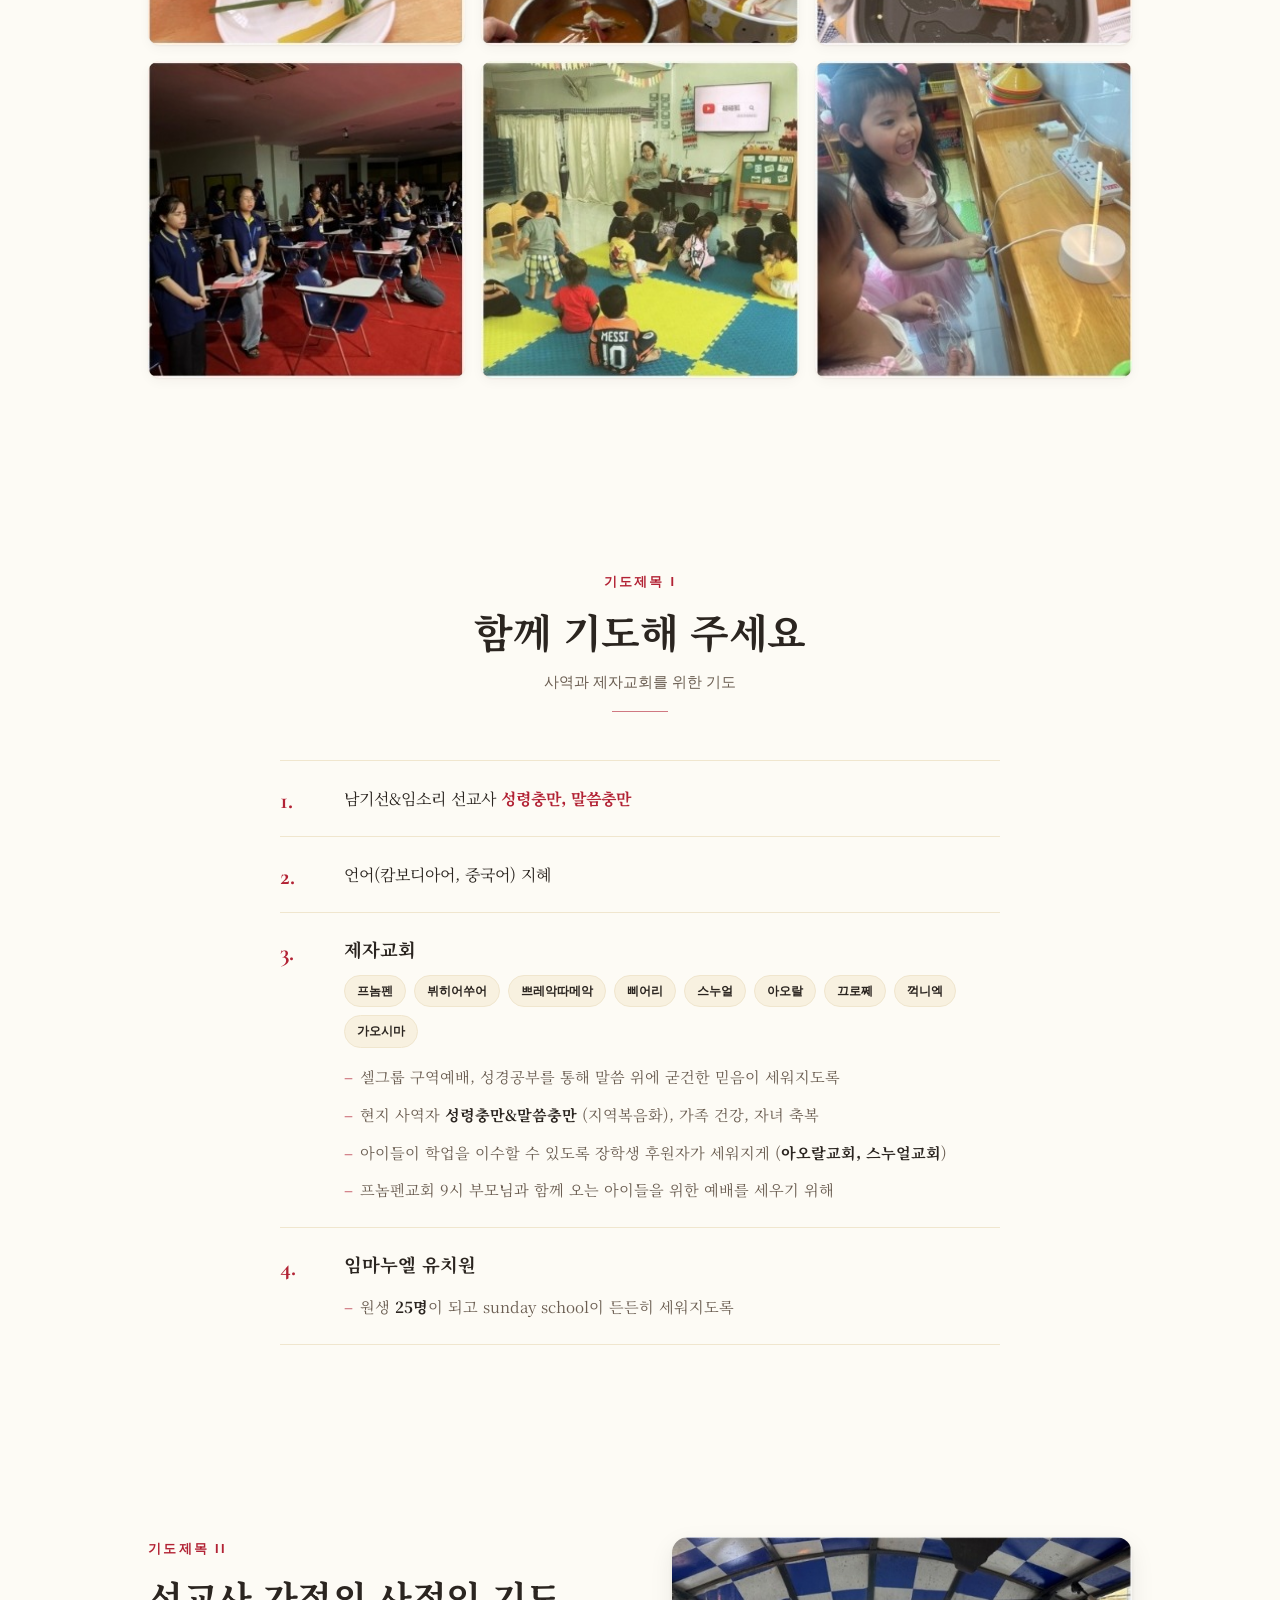
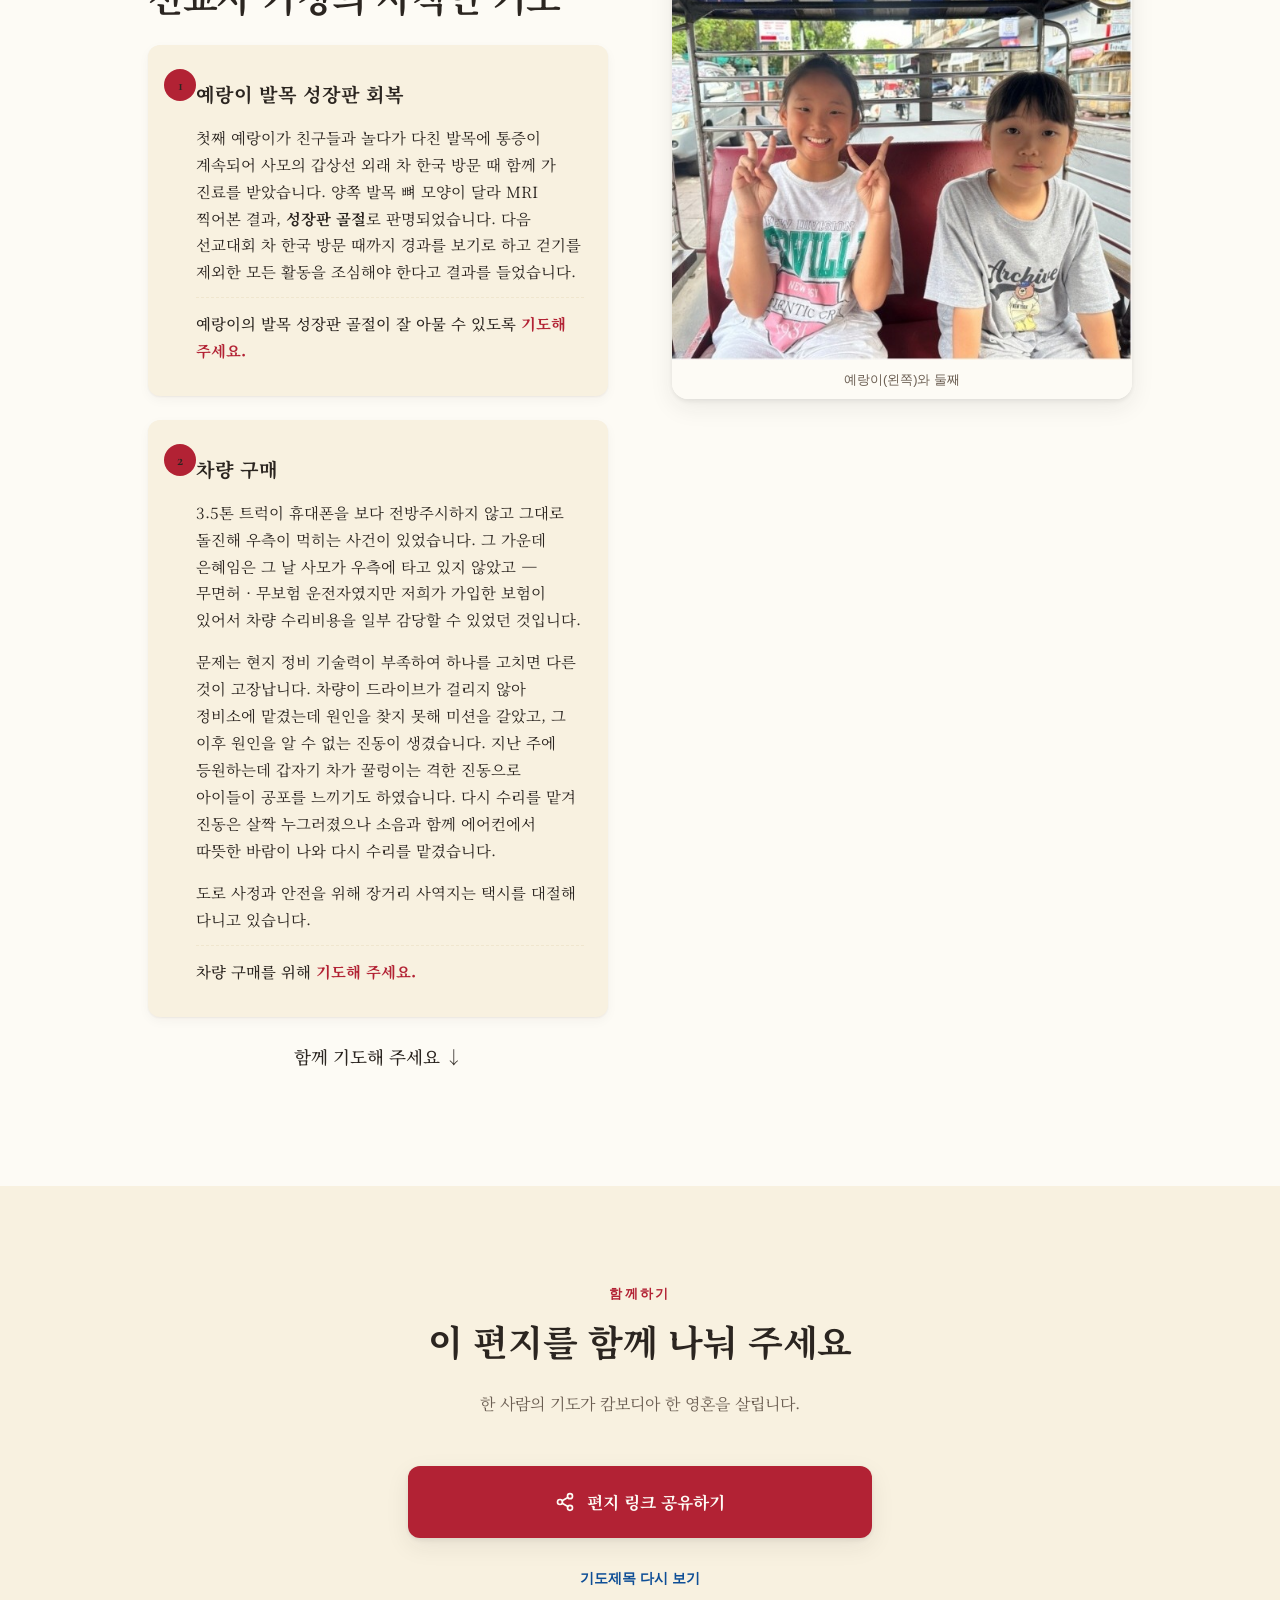
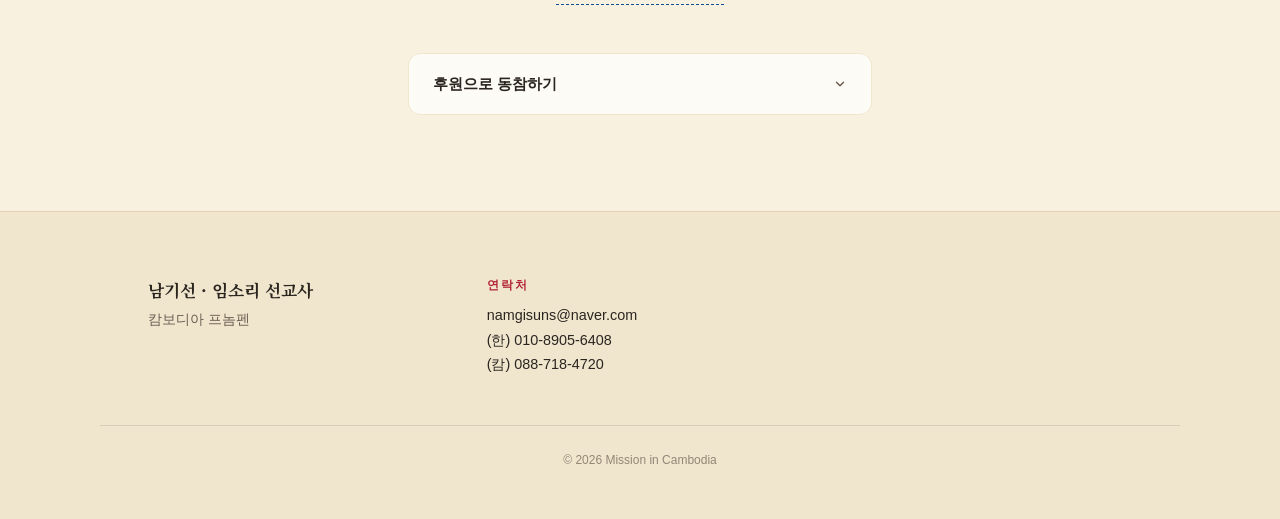
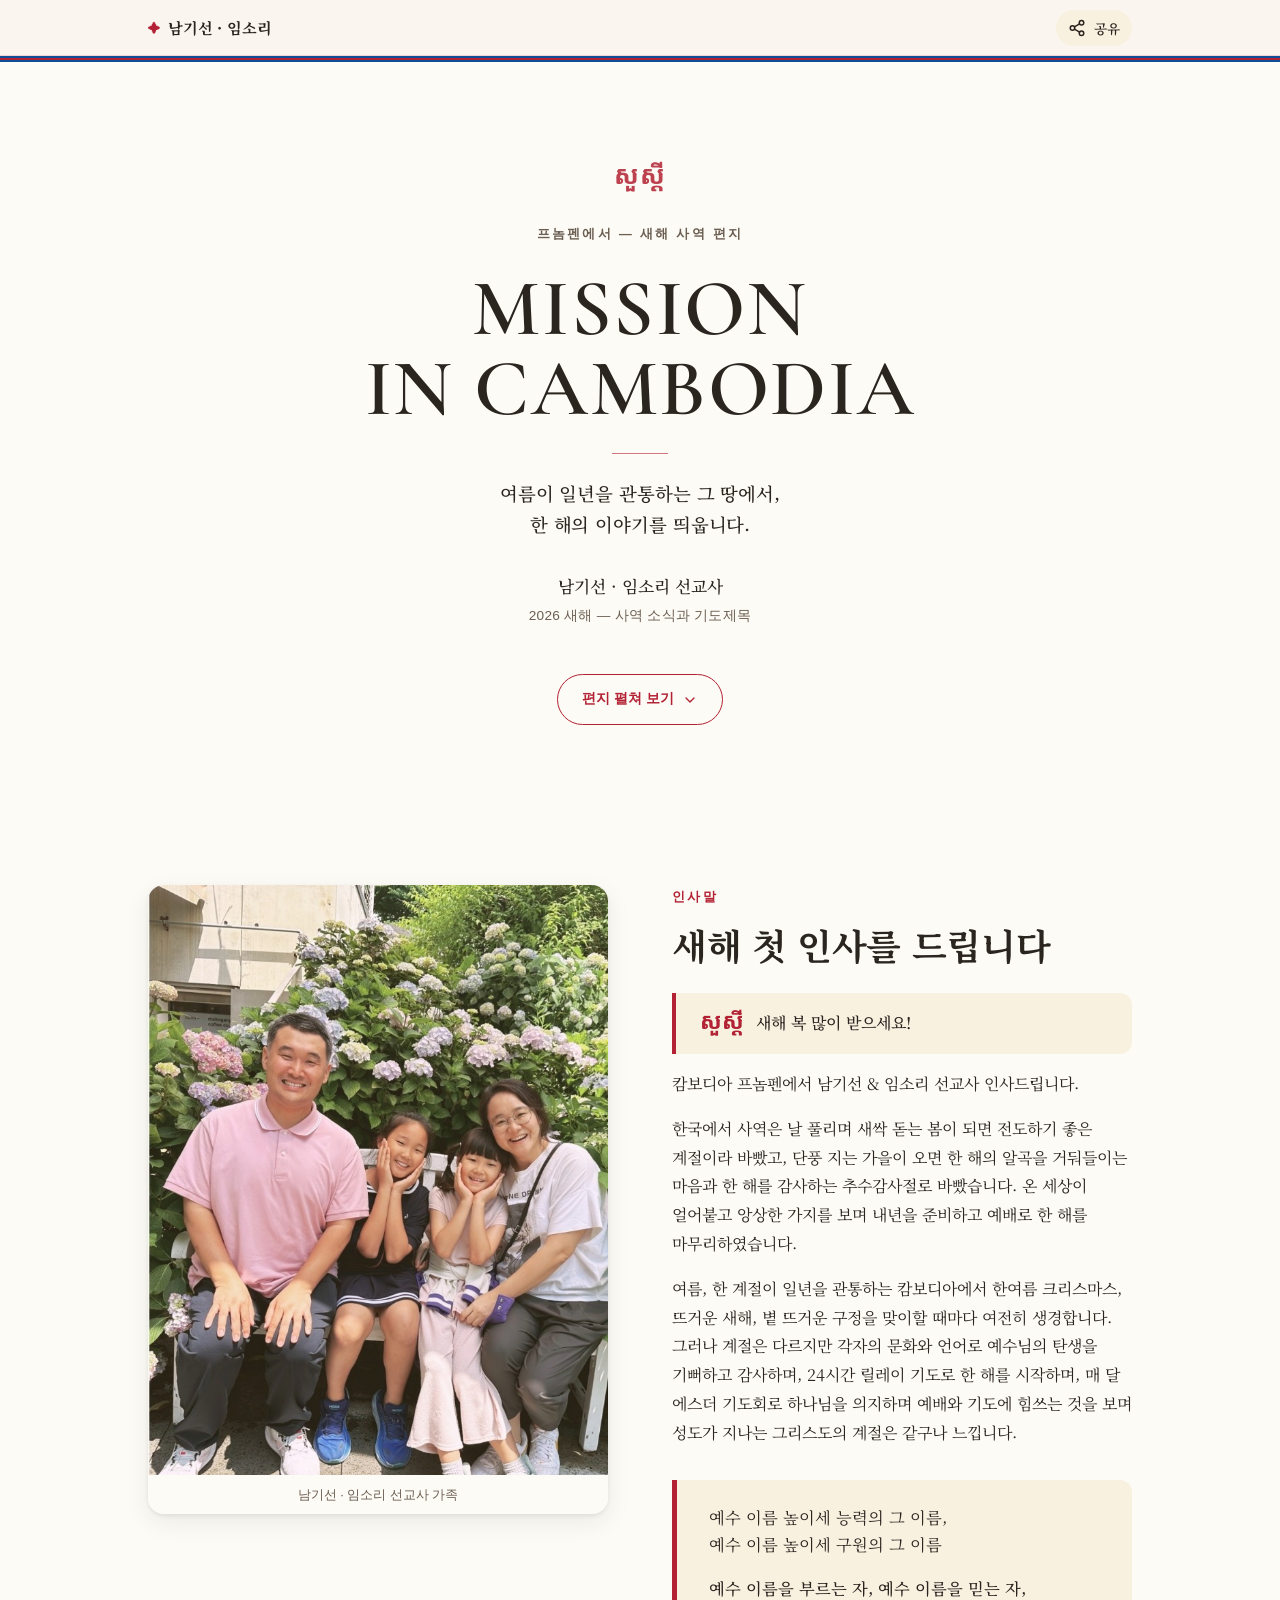
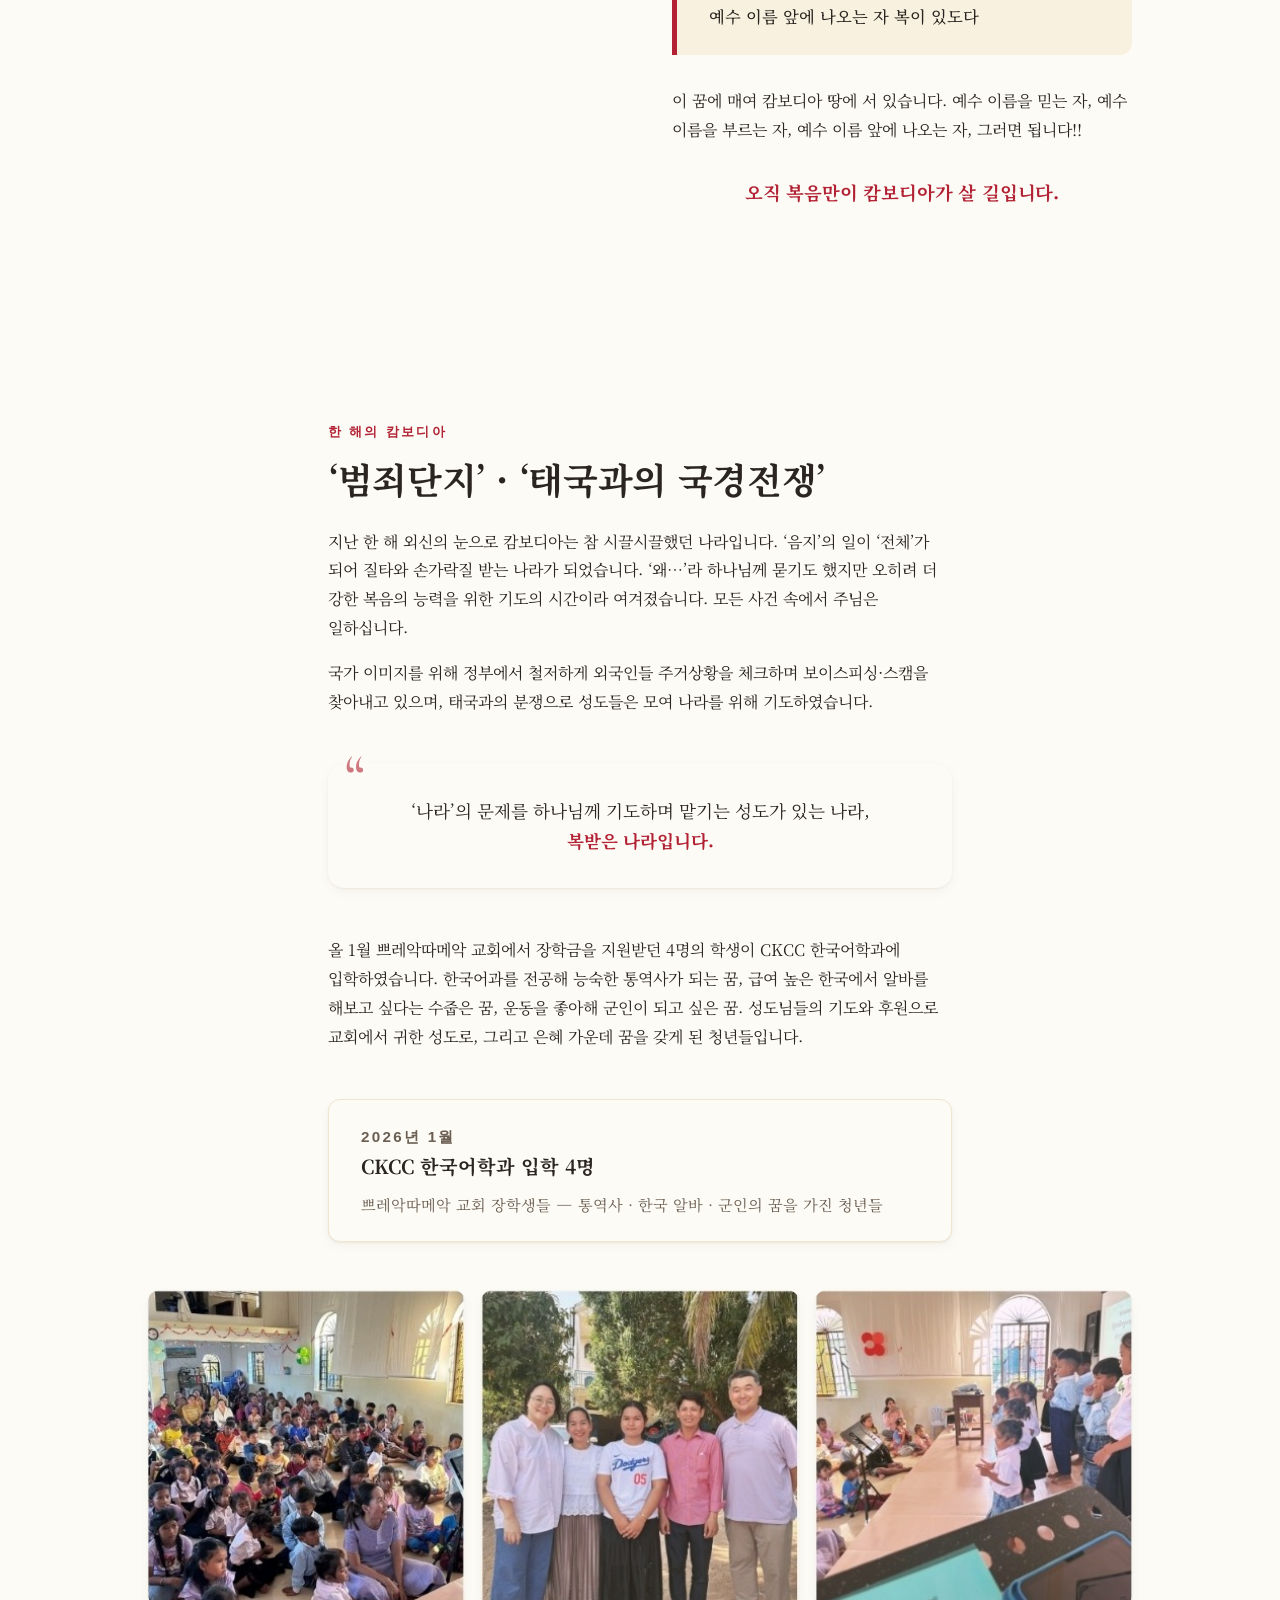
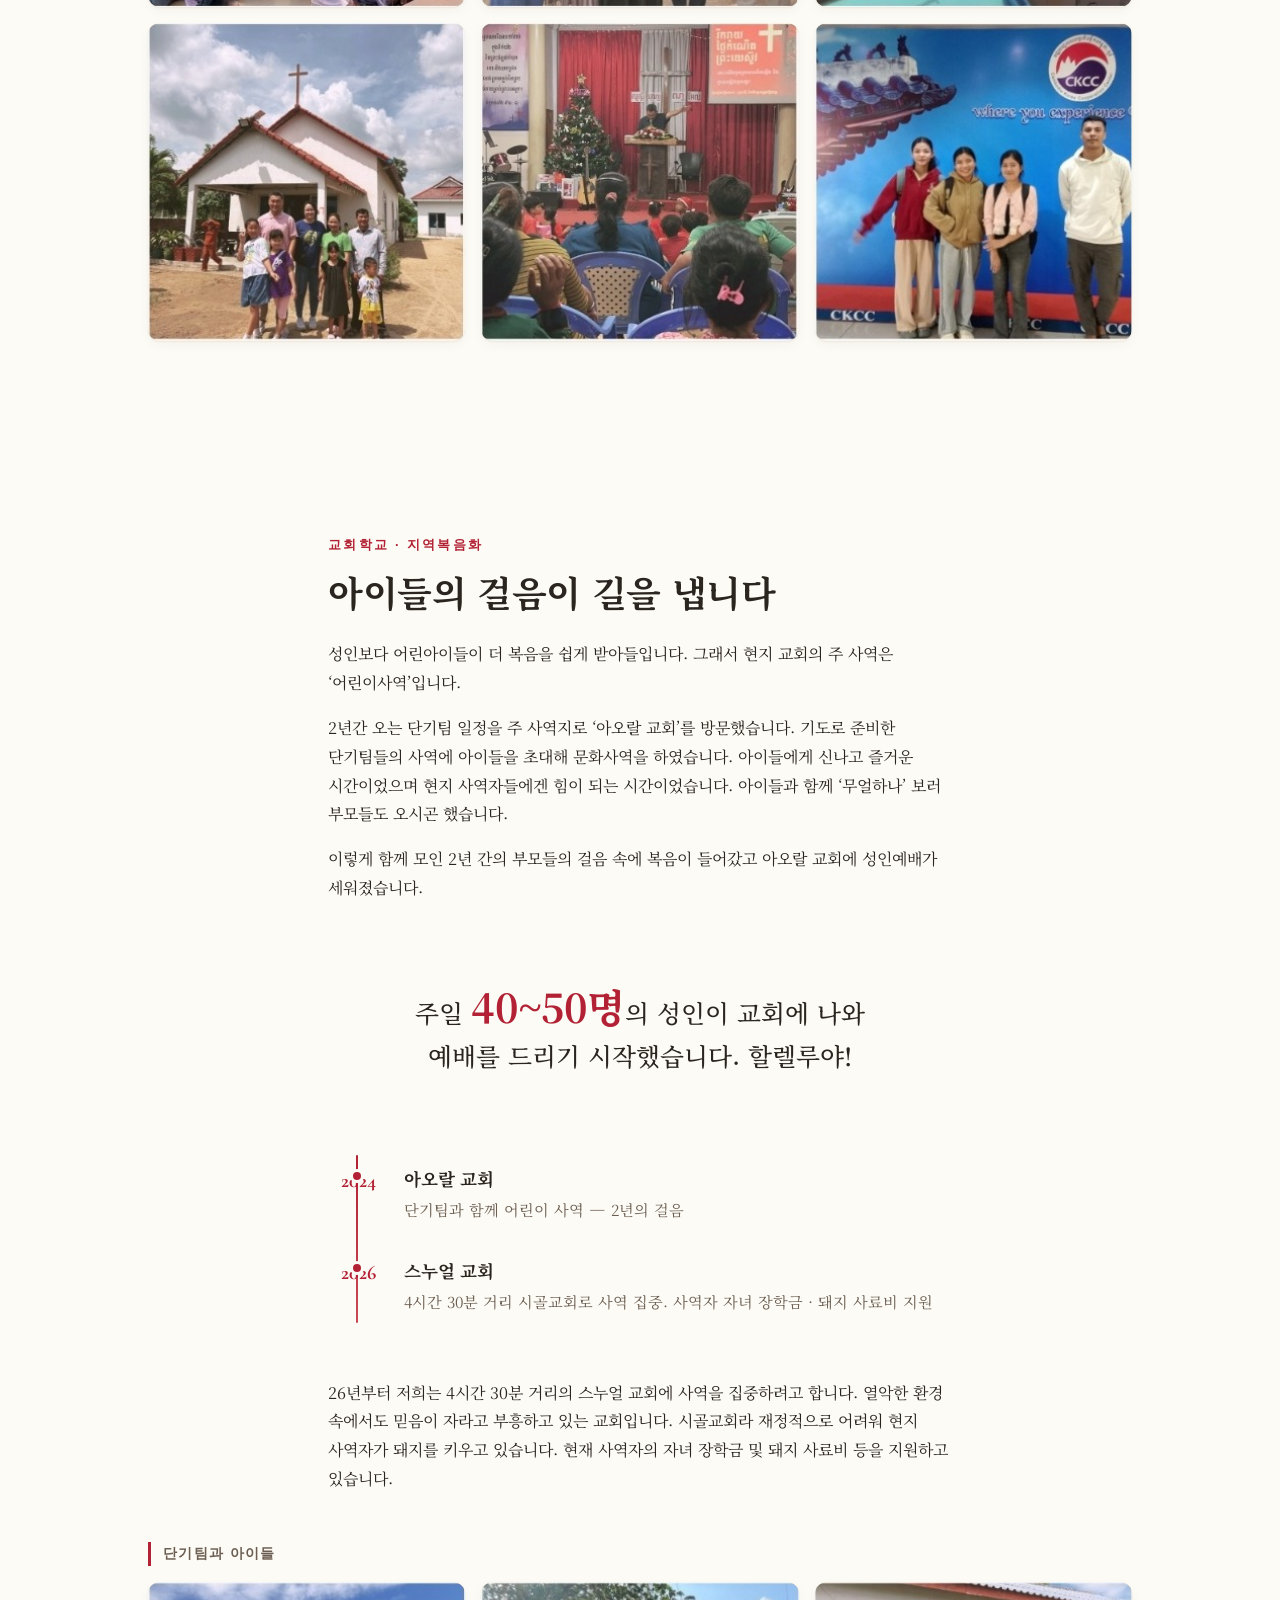
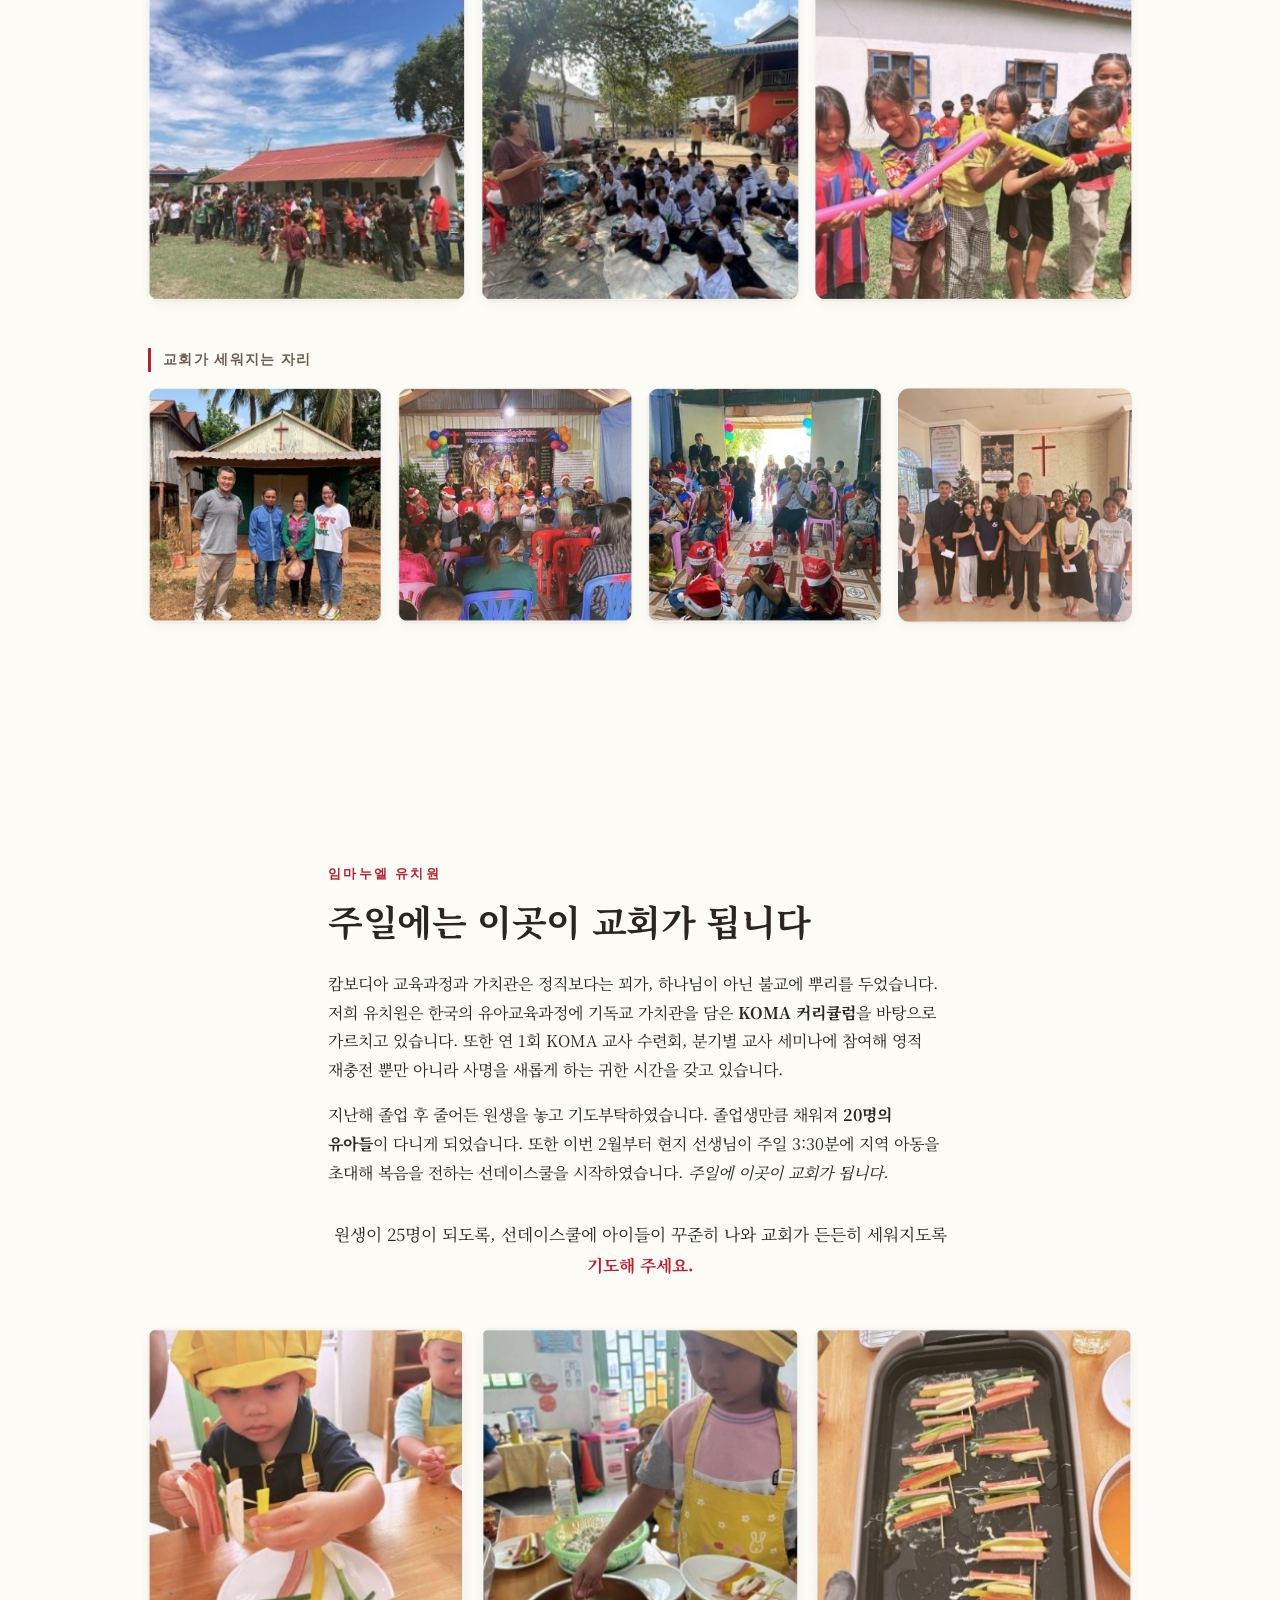
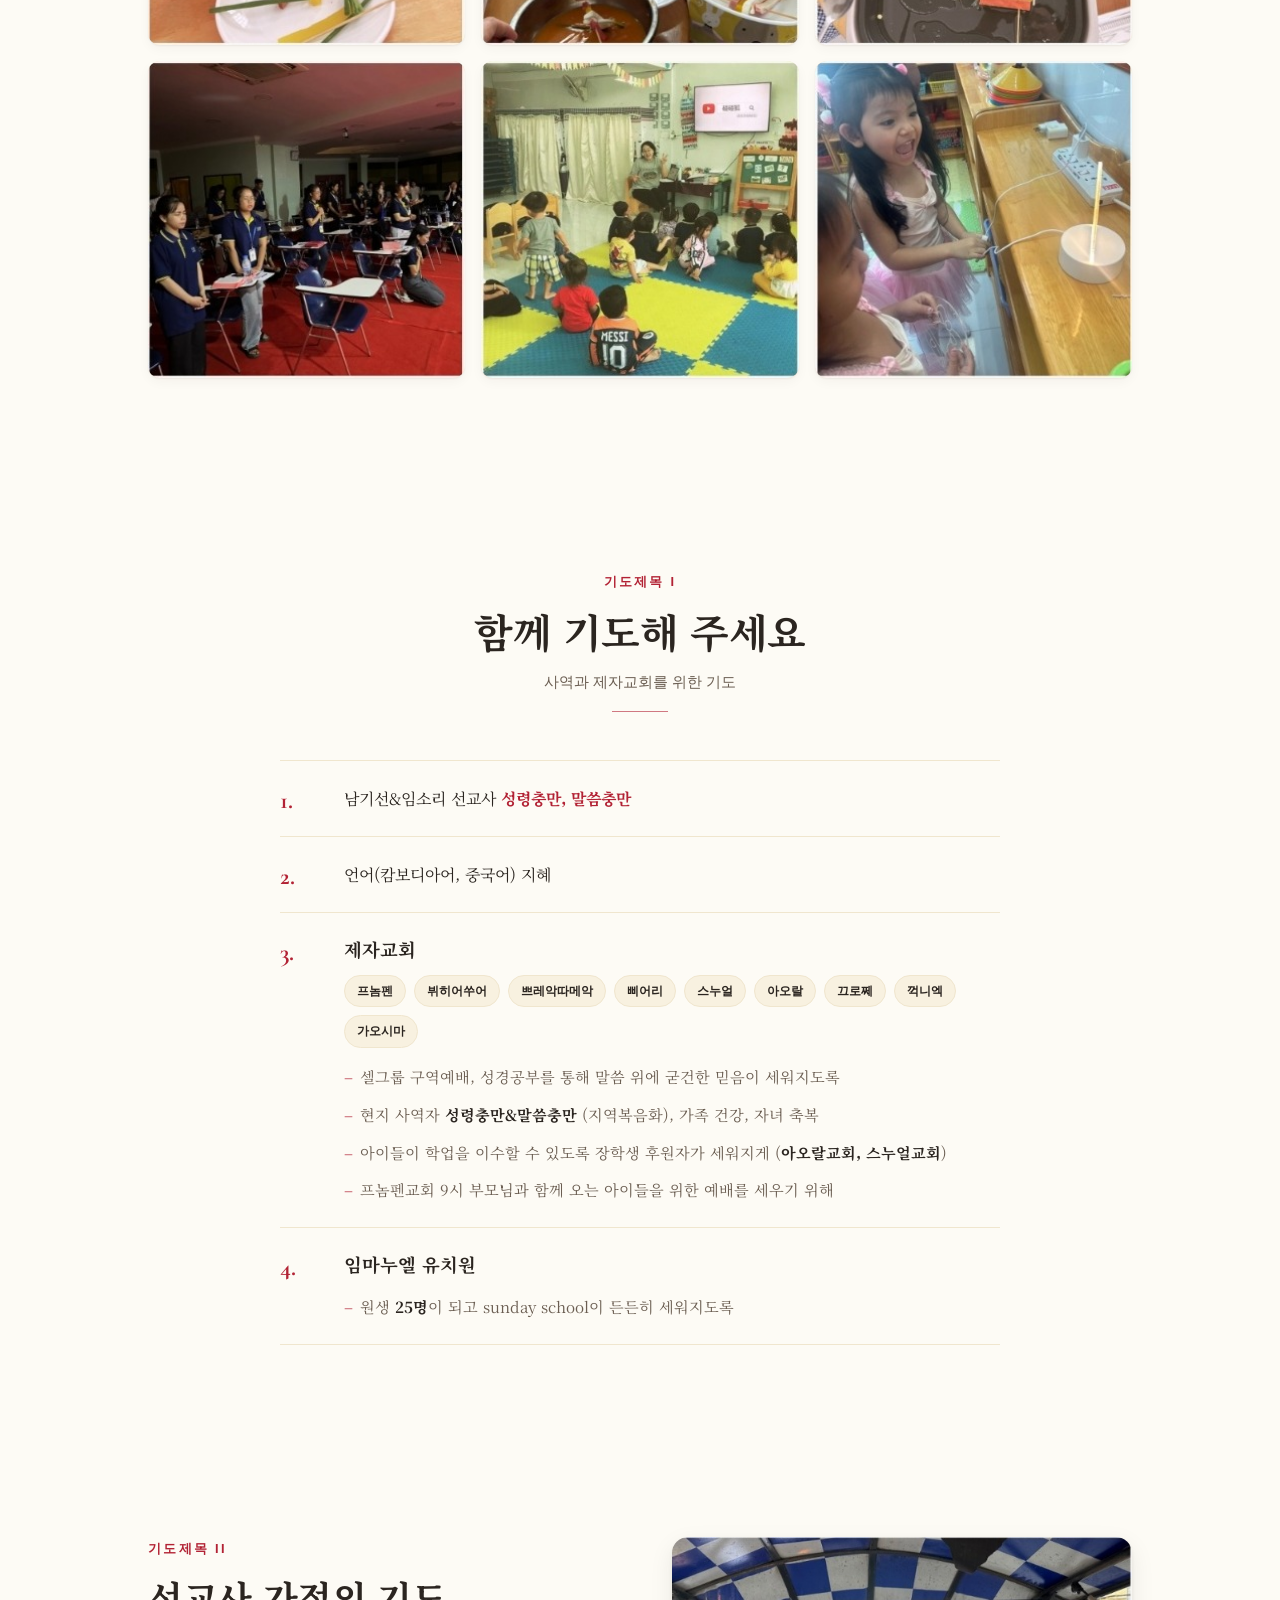
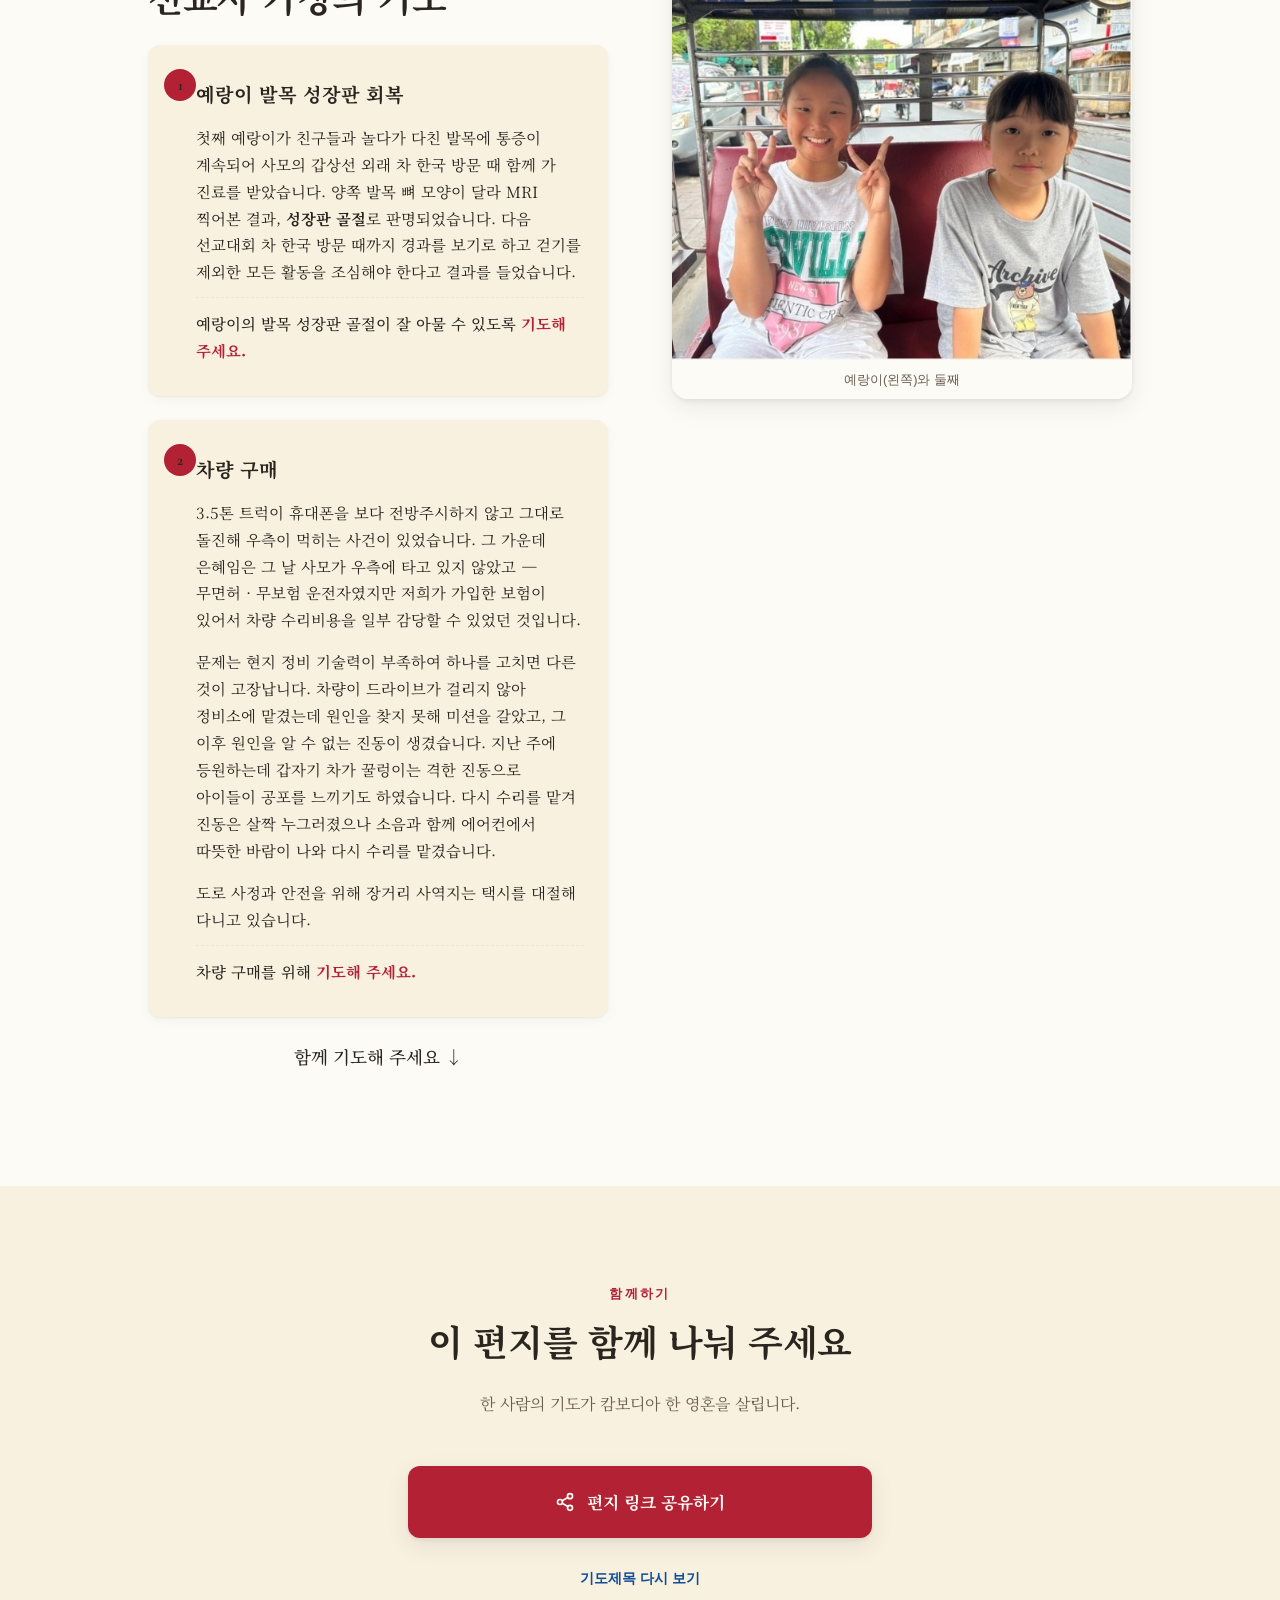
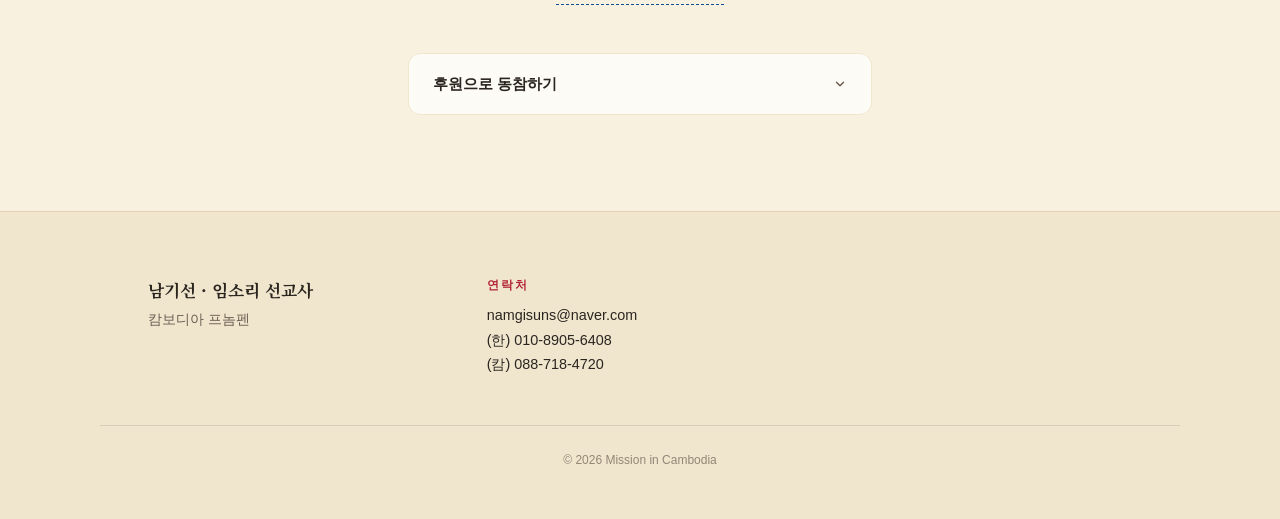
